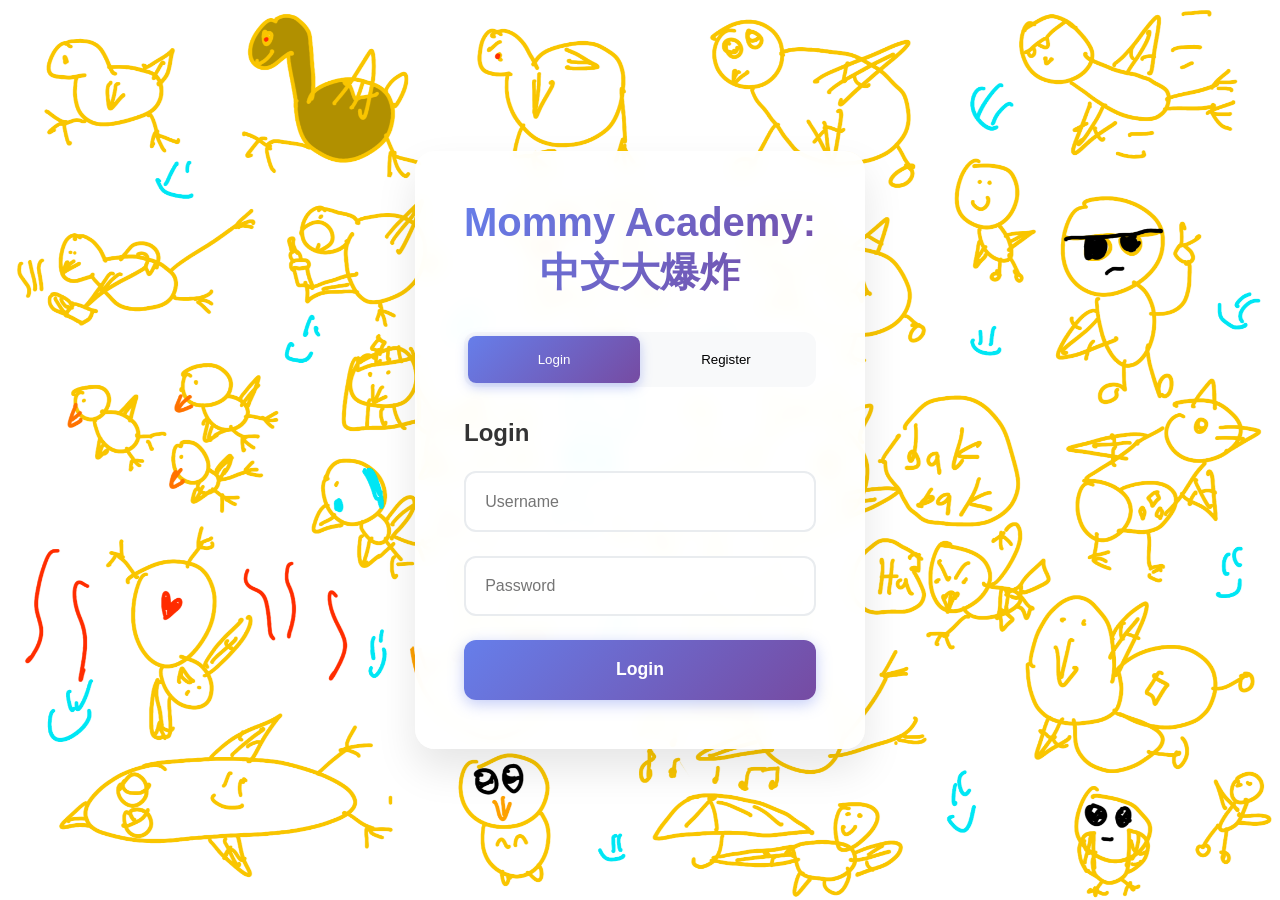
==== index.html @ 6a2755de "v1.2.0. New villains collection launched" ====
<!DOCTYPE html>
<html lang="en">
<head>
    <meta charset="UTF-8">
    <meta name="viewport" content="width=device-width, initial-scale=1.0, maximum-scale=1.0, user-scalable=no">
    <title>Mommy Academy: 中文大爆炸</title>
    <link rel="stylesheet" href="https://unpkg.com/js-year-calendar@latest/dist/js-year-calendar.min.css">
    <link rel="stylesheet" href="styles.css">
</head>
<body>
    <!-- Login/Register Screen -->
    <div id="auth-screen" class="screen">
        <div class="auth-container">
            <h1>Mommy Academy: 中文大爆炸</h1>
            <div class="auth-tabs">
                <button id="login-tab" class="tab-button active">Login</button>
                <button id="register-tab" class="tab-button">Register</button>
            </div>
            <div id="login-form" class="auth-form">
                <h2>Login</h2>
                <input type="text" id="login-username" placeholder="Username" required>
                <input type="password" id="login-password" placeholder="Password" required>
                <button id="login-btn">Login</button>
            </div>
            <div id="register-form" class="auth-form hidden">
                <h2>Create Account</h2>
                <input type="text" id="register-username" placeholder="Username" required>
                <input type="password" id="register-password" placeholder="Password" required>
                <input type="password" id="register-confirm" placeholder="Confirm Password" required>
                <button id="register-btn">Create Account</button>
            </div>
        </div>
    </div>

    <!-- Main Dashboard -->
    <div id="dashboard-screen" class="screen hidden">
        <div class="header">
            <h1>Mommy Academy: 中文大爆炸</h1>
            <div class="user-info">
                <span id="username-display"></span> 🌟 <span id="level-display">1</span>
                <button id="collections-btn">Collections</button>
                <button id="developer-mode-btn">Developer Mode</button>
                <button id="logout-btn">Logout</button>
            </div>
        </div>
        <div class="dashboard-grid">
            <div class="activity-card active" id="word-review-card">
                <h3>單字閱讀</h3>
                <p>Practice recognizing Chinese characters</p>
            </div>
            <div class="activity-card active" id="word-writing-card">
                <h3>單字書寫</h3>
                <p>Listen and practice writing words</p>
            </div>
            <div class="activity-card active" id="sentence-writing-card">
                <h3>造句練習</h3>
                <p>Practice forming sentences with key words</p>
            </div>
            <div class="activity-card active" id="mini-game-card">
                <h3>小遊戲天地</h3>
                <p>Interactive games with words</p>
            </div>
            <div class="activity-card disabled">
                <h3>Coming Soon</h3>
                <p>Activity 5</p>
            </div>
            <div class="activity-card progress-card" id="progress-card">
                <h3>升級進度</h3>
                <div class="progress-bar">
                    <div class="progress-fill" id="progress-fill"></div>
                </div>
                <p id="progress-text">0%</p>
            </div>
        </div>
    </div>

    <!-- Word Review Activity -->
    <div id="word-review-screen" class="screen hidden">
        <div class="header page-header">
            <button id="back-to-dashboard">← Back</button>
            <h2>Word Review</h2>
            <div class="header-right score-display">
                Score: <span id="current-score">0</span>/20
            </div>
        </div>
        <div class="word-display">
            <div class="word-card">
                <div class="chinese-word" id="chinese-word">準備中...</div>
                <button id="review-audio-btn" class="replay-audio-btn">🔊</button>
            </div>
            <div class="action-buttons">
                <button id="cross-btn" class="action-btn cross">✗</button>
                <button id="check-btn" class="action-btn check">✓</button>
            </div>
            <div class="progress-info" id="word-counter">
                0/20
            </div>
        </div>
    </div>

    <!-- Word Writing Activity Screen -->
    <div id="word-writing-screen" class="screen hidden">
        <div class="header page-header">
            <button id="back-from-writing">← Back</button>
            <h2>Word Writing</h2>
            <div class="header-right score-display">
                Score: <span id="writing-current-score">0</span>/<span id="writing-total-score">0</span>
            </div>
        </div>
        <div class="word-display">
            <div class="word-card">
                <div class="chinese-word" id="writing-chinese-word">???</div>
                <button id="replay-audio-btn" class="replay-audio-btn">🔊</button>
            </div>
            <div class="writing-controls">
                <button id="show-answer-btn" class="show-answer-btn">Show Answer</button>
            </div>
            <div class="action-buttons">
                <button id="writing-cross-btn" class="action-btn cross">✗</button>
                <button id="writing-check-btn" class="action-btn check">✓</button>
            </div>
            <div class="progress-info" id="writing-word-counter">
                0/10
            </div>
        </div>
    </div>

    <!-- Sentence Writing Activity Screen -->
    <div id="sentence-writing-screen" class="screen hidden">
        <div class="header page-header">
            <button id="back-from-sentence">← Back</button>
            <h2>Sentence Writing</h2>
            <div class="header-right"></div>
        </div>
        <div class="sentence-writing-container">
            <div class="sentence-instructions">
                <p>Use the following words to practice forming sentences. When you're done, mark this activity as complete.</p>
                <p>You can click on the words to help you keep track of which words have been used.</p>
            </div>
            <div class="sentence-word-grid" id="sentence-word-grid"></div>
            <div class="action-buttons">
                <button id="sentence-cross-btn" class="action-btn cross">✗</button>
                <button id="sentence-check-btn" class="action-btn check">✓</button>
            </div>
        </div>
    </div>

    <!-- Mini Game Center Screen -->
    <div id="mini-game-screen" class="screen hidden">
        <div class="header page-header">
            <button id="back-from-mini-games">← Back</button>
            <h2>Mini Game Center</h2>
            <div class="header-right">
                 <!-- Exchange ticket display removed from here -->
            </div>
        </div>
        <div class="mini-games-container">
            <div class="mini-games-grid" id="mini-games-grid">
                <!-- Games will be populated by JavaScript -->
            </div>
        </div>
    </div>

    <!-- Individual Game Screen -->
    <div id="game-play-screen" class="screen hidden">
        <div class="header page-header">
            <button id="back-from-game">← Back</button>
            <h2 id="game-title">Game</h2>
            <div class="header-right">
                <!-- Game score display removed from here -->
            </div>
        </div>
        <div class="game-container">
            <div id="game-content">
                <!-- Dynamic game content will be inserted here -->
            </div>
            <div class="game-controls">
                <button id="check-game-btn" class="game-action-btn">Check Answer</button>
                <button id="reset-game-btn" class="game-action-btn secondary">Reset</button>
            </div>
        </div>
    </div>

    <!-- Progress Detail Screen -->
    <div id="progress-screen" class="screen hidden">
        <div class="header page-header">
            <button id="back-from-progress">← Back</button>
            <h2>Level Progress</h2>
            <div class="header-right"></div>
        </div>
        <div class="progress-details">
            <!-- Reordered sections -->
            <div class="word-progress" id="word-review-progress"></div>
            <div class="word-progress" id="word-writing-progress"></div>
            <div class="word-progress" id="sentence-writing-progress"></div>
            <div class="word-progress" id="activity-log-container">
                <h4>Activity Log</h4>
                <div id="activity-calendar"></div>
            </div>
        </div>
    </div>

    <!-- Developer Mode -->
    <div id="developer-screen" class="screen hidden">
        <div class="header">
            <button id="back-from-dev">← Back</button>
            <h2>Developer Mode</h2>
            <div class="dev-actions">
                <span class="version-info" id="app-version-display"></span>
            </div>
        </div>
        <div class="developer-content">
            <div class="backup-section">
                <h3>Data Management</h3>
                <p>💡 Use backup to save your progress to a file. Use restore to load progress from a backup file.</p>
                <div class="data-actions">
                    <button id="backup-btn" class="dev-btn">💾 Backup Data</button>
                    <button id="restore-btn" class="dev-btn">📂 Restore Data</button>
                </div>
            </div>
            <div class="wordlist-section">
                <h3>Word List Management</h3>
                <p>Download the current word list as a JSON file, edit it, and upload it to apply changes. You can also reset all levels to the default word lists.</p>
                <div class="wordlist-actions">
                    <button id="download-wordlist-btn" class="dev-btn">📥 Download Word List</button>
                    <button id="upload-wordlist-btn" class="dev-btn">📤 Upload Word List</button>
                    <button id="reset-wordlist-btn" class="reset-btn">🔄 Reset to Default</button>
                </div>
            </div>
            <div class="reset-section">
                <h3>Reset Level</h3>
                <div class="reset-controls">
                    <div class="reset-info">
                        <p>Current Level: <strong id="current-level-display">1</strong></p>
                        <p>⚠️ This will reset your level and clear all word progress. This action cannot be undone!</p>
                    </div>
                    <div class="reset-input">
                        <label for="reset-level-select">Reset to Level:</label>
                        <select id="reset-level-select">
                            <!-- Options are now generated dynamically by script.js -->
                        </select>
                        <button id="reset-level-btn" class="reset-btn">Reset Level</button>
                    </div>
                </div>
            </div>
            <div class="minigame-reset-section">
                <h3>Mini-Game Reset</h3>
                <div class="minigame-reset-info">
                    <p>💡 Use this to completely reset all mini-game data and force reload from minigame.json file.</p>
                    <p>⚠️ This will clear all mini-game progress, cached content, and regenerate games. This action cannot be undone!</p>
                </div>
                <div class="minigame-reset-actions">
                    <button id="reset-minigames-btn" class="reset-btn">Reset Mini Games</button>
                </div>
            </div>
        </div>
    </div>

    <!-- Collections History Screen -->
    <div id="collections-history-screen" class="screen hidden">
        <div class="header page-header">
            <button id="back-from-collections-history">← Back</button>
            <h2>Collection Book</h2>
            <div class="header-right"></div>
        </div>
        <div class="collections-history-container">
            <div class="collection-archive-grid-container">
                <h3>Greek Gods Collection</h3>
                <p class="collection-subtitle archived">Event: Sep 14 ~ Oct 15 2025 (Ended)</p>
                <div class="collection-grid" id="greek-collection-grid"></div>
            </div>
        </div>
    </div>

    <!-- Collections Screen -->
    <div id="collections-screen" class="screen hidden">
        <div class="header page-header">
            <button id="back-from-collections">← Back</button>
            <h2>Collections</h2>
            <div class="header-right">
                <div class="currency-display">
                    <div class="diamond-display">
                        <span class="diamond-icon">💎</span>
                        <span id="diamond-count">0</span>
                    </div>
                    <button id="exchange-ticket-wrapper" class="header-icon-btn" type="button" title="Enter Exchange Mode">
                        <span class="ticket-icon">🎟️</span>
                        <span id="exchange-ticket-count-collections">0</span>
                    </button>
                    <button id="collections-history-btn" class="header-icon-btn" title="Collection Book">🗃️</button>
                </div>
            </div>
        </div>
        <div class="gacha-container">
            <!-- Gacha Controls -->
            <div class="gacha-controls">
                <button id="draw-gacha-btn" class="gacha-draw-btn">Draw (1💎)</button>
                <div class="gacha-draw-wrapper">
                    <button id="draw-ten-gacha-btn" class="gacha-draw-btn multi-draw">Draw 10 (10💎)</button>
                    <div class="tooltip-icon">?
                        <span class="tooltip-text" id="gacha-tooltip-text"></span>
                    </div>
                </div>
            </div>
            <!-- Exchange UI -->
            <div id="exchange-ui" class="exchange-ui-container hidden">
                <div class="exchange-status">
                    <h2>Exchange Mode</h2>
                    <p>Select items below to trade for points. Then, use the points to get a new item from a chosen rarity.<br>You can trade multiple times. But once you exits this page, you won't be able to re-enter.</p>
                    <div class="exchange-points-display">
                        Your Points: <strong id="exchange-total-points">0</strong>
                    </div>
                </div>
                <div id="exchange-buy-options" class="exchange-buy-options">
                    <!-- JS will populate buttons here -->
                </div>
            </div>
            <div class="collection-grid-container">
                <h3>Disney Villains Collection</h3>
                <p class="collection-subtitle">Event: Oct 16 ~ Nov 16 2025</p>
                <div class="collection-grid" id="collection-grid"></div>
            </div>
        </div>
    </div>

    <!-- Gacha Modals -->
    <div id="gacha-result-modal" class="modal-overlay hidden">
        <div class="modal-content">
            <div id="gacha-result-content"> <!-- This is the new wrapper -->
                <h2 id="gacha-result-rarity"></h2>
                <img id="gacha-result-image" src="" alt="Gacha Result">
                <h3 id="gacha-result-name"></h3>
            </div>
            <button id="close-gacha-modal-btn">Awesome!</button>
        </div>
    </div>
    <div id="gacha-multi-result-modal" class="modal-overlay hidden">
        <div class="modal-content multi-result-modal">
            <h2>Your 10 Draws!</h2>
            <div id="multi-result-grid" class="multi-result-grid"></div>
            <button id="close-multi-gacha-modal-btn">Awesome!</button>
        </div>
    </div>

    <!-- Calendar Tooltip -->
    <div id="calendar-tooltip" class="hidden"></div>

    <!-- File Inputs -->
    <input type="file" id="import-file" accept=".json" style="display: none;">
    <input type="file" id="import-wordlist-file" accept=".json" style="display: none;">
    <script src="https://unpkg.com/js-year-calendar@latest/dist/js-year-calendar.min.js"></script>
    <script src="script.js"></script>

    <!-- Script for dynamic header height -->
    <script>
        function updateHeaderHeight() {
            const visibleScreen = document.querySelector('.screen:not(.hidden)');
            if (!visibleScreen) return;

            const header = visibleScreen.querySelector('.header');
            const historyContainer = visibleScreen.querySelector('.collections-history-container');
            let headerHeight = 0;

            if (header) {
            headerHeight = header.offsetHeight;
            document.documentElement.style.setProperty('--header-height', `${headerHeight}px`);
            }

            // --- JAVASCRIPT FIX FOR IPAD ---
            if (historyContainer) {
                const viewportHeight = window.innerHeight;
                const containerHeight = viewportHeight - headerHeight;

                // Apply the calculated height directly to the container's style
                historyContainer.style.minHeight = `${containerHeight}px`;
                historyContainer.style.backgroundSize = `100vw ${containerHeight}px`;
            }
        }

        // Run on initial load and when a screen's visibility changes
        document.addEventListener('DOMContentLoaded', () => {
            updateHeaderHeight();

            const screens = document.querySelectorAll('.screen');
            const observer = new MutationObserver(() => {
                // A short delay ensures the layout is complete before measuring
                setTimeout(updateHeaderHeight, 50);
            });

            screens.forEach(screen => {
                observer.observe(screen, { attributes: true, attributeFilter: ['class'] });
            });
        });

        // Also run when the window is resized
        window.addEventListener('resize', updateHeaderHeight);
    </script>
</body>
</html>
---- styles.css ----
:root {
  --header-height: 86px; /* Default height, will be updated by JS */
}

* {
    margin: 0;
    padding: 0;
    box-sizing: border-box;
}

body {
    font-family: -apple-system, BlinkMacSystemFont, 'Segoe UI', Roboto, 'Helvetica Neue', sans-serif;
    background-color: #f0f2f5;
    min-height: 100vh;
    color: #333;
}

body::before {
    content: '';
    position: fixed;
    top: 0;
    left: 0;
    width: 100%;
    height: 100%;
    background-image: url('background.png');
    background-size: cover;
    background-position: center center;
    background-repeat: no-repeat;
    z-index: -1;
}

body.no-scroll {
    overflow: hidden;
}

.screen {
    min-height: 100vh;
    display: flex;
    flex-direction: column;
}

.hidden {
    display: none !important;
}

/* Auth Screen */
.auth-container {
    max-width: 450px;
    margin: auto;
    background: rgba(255, 255, 255, 0.95);
    backdrop-filter: blur(10px);
    padding: 3rem;
    border-radius: 20px;
    box-shadow: 0 20px 40px rgba(0,0,0,0.1);
    border: 1px solid rgba(255,255,255,0.2);
}

.auth-container h1 {
    text-align: center;
    margin-bottom: 2rem;
    background: linear-gradient(135deg, #667eea 0%, #764ba2 100%);
    -webkit-background-clip: text;
    -webkit-text-fill-color: transparent;
    font-size: 2.5rem;
    font-weight: bold;
}

.auth-tabs {
    display: flex;
    margin-bottom: 2rem;
    background: #f8f9fa;
    border-radius: 12px;
    padding: 4px;
}

.tab-button {
    flex: 1;
    padding: 1rem;
    border: none;
    background: transparent;
    cursor: pointer;
    transition: all 0.3s ease;
    border-radius: 8px;
    font-weight: 500;
}

.tab-button.active {
    background: linear-gradient(135deg, #667eea 0%, #764ba2 100%);
    color: white;
    box-shadow: 0 4px 12px rgba(102, 126, 234, 0.4);
}

.auth-form {
    display: flex;
    flex-direction: column;
    gap: 1.5rem;
}

.auth-form input {
    padding: 1.2rem;
    border: 2px solid #e9ecef;
    border-radius: 12px;
    font-size: 1rem;
    transition: all 0.3s ease;
    background: rgba(255,255,255,0.8);
}

.auth-form input:focus {
    outline: none;
    border-color: #667eea;
    box-shadow: 0 0 0 3px rgba(102, 126, 234, 0.1);
}

.auth-form button {
    padding: 1.2rem;
    background: linear-gradient(135deg, #667eea 0%, #764ba2 100%);
    color: white;
    border: none;
    border-radius: 12px;
    font-size: 1.1rem;
    font-weight: 600;
    cursor: pointer;
    transition: all 0.3s ease;
    box-shadow: 0 4px 15px rgba(102, 126, 234, 0.4);
}

.auth-form button:hover {
    transform: translateY(-2px);
    box-shadow: 0 6px 20px rgba(102, 126, 234, 0.6);
}

/* Header */
.header {
    background: rgba(255,255,255,0.75);
    backdrop-filter: blur(10px);
    padding: 1.5rem 2rem;
    display: flex;
    justify-content: space-between;
    align-items: center;
    color: #333;
    border-bottom: 1px solid rgba(0,0,0,0.1);
}

.header.page-header {
    display: grid;
    grid-template-columns: 1fr auto 1fr;
    align-items: center;
}

.header.page-header > button {
    justify-self: start;
}

.header.page-header h2 {
    text-align: center;
    grid-column: 2;
}

.header .header-right {
    grid-column: 3;
    display: flex;
    justify-content: flex-end;
    align-items: center;
    justify-self: end;
}

.header h1, .header h2 {
    font-weight: 300;
    letter-spacing: 1px;
}

.header.page-header button {
    /* Remove all the custom styling - let it inherit from .user-info button */
    padding: 0.7rem 1.5rem;
    background: rgba(0,0,0,0.05);
    color: #333;
    border: 1px solid rgba(0,0,0,0.1);
    border-radius: 25px;
    cursor: pointer;
    transition: all 0.3s ease;
    font-weight: 500;
}

.header.page-header button:hover {
    background: rgba(0,0,0,0.1);
    transform: translateY(-1px);
}

.user-info {
    display: flex;
    align-items: center;
    gap: 1rem;
}

.user-info button,
.header.page-header button,
.header button, /* Add this selector for developer mode */
.dev-btn {
    padding: 0.7rem 1.5rem;
    background: rgba(0,0,0,0.05);
    color: #333;
    border: 1px solid rgba(0,0,0,0.1);
    border-radius: 25px;
    cursor: pointer;
    transition: all 0.3s ease;
    font-weight: 500;
}

.user-info button:hover,
.header.page-header button:hover,
.header button:hover, /* Add this selector for developer mode hover */
.dev-btn:hover {
    background: rgba(0,0,0,0.1);
    transform: translateY(-1px);
}

/* Dashboard Grid */
.dashboard-grid {
    display: grid;
    grid-template-columns: repeat(3, 1fr);
    gap: 2.5rem;
    padding: 2rem; /* Reduced padding */
    max-width: 1400px;
    margin: 0 auto;
    flex: 1;
}

.activity-card {
    background: rgba(255,255,255,0.95);
    backdrop-filter: blur(10px);
    padding: 2.5rem;
    border-radius: 20px;
    box-shadow: 0 10px 30px rgba(0,0,0,0.1);
    text-align: center;
    transition: all 0.4s cubic-bezier(0.175, 0.885, 0.32, 1.275);
    min-height: 220px;
    display: flex;
    flex-direction: column;
    justify-content: center;
    border: 1px solid rgba(255,255,255,0.2);
    position: relative;
    overflow: hidden;
}

.activity-card.active {
    cursor: pointer;
}

.activity-card::before {
    content: '';
    position: absolute;
    top: 0;
    left: -100%;
    width: 100%;
    height: 100%;
    background: linear-gradient(90deg, transparent, rgba(255,255,255,0.4), transparent);
    transition: left 0.5s;
}

.activity-card.active:hover {
    transform: translateY(-10px) scale(1.02);
    box-shadow: 0 20px 40px rgba(102, 126, 234, 0.3);
}

.activity-card.active:hover::before {
    left: 100%;
}

.activity-card.disabled {
    opacity: 0.6;
    cursor: not-allowed;
    background: rgba(200, 200, 200, 0.3);
}

.activity-card h3 {
    font-size: 1.5rem;
    margin-bottom: 1rem;
    background: linear-gradient(135deg, #667eea 0%, #764ba2 100%);
    -webkit-background-clip: text;
    -webkit-text-fill-color: transparent;
    font-weight: 600;
}

.progress-card {
    background: linear-gradient(135deg, #667eea 0%, #764ba2 100%);
    color: white;
    box-shadow: 0 10px 30px rgba(102, 126, 234, 0.4);
    cursor: pointer;
}

.progress-card h3 {
    color: white;
    -webkit-text-fill-color: white;
}

.progress-bar {
    width: 100%;
    height: 25px;
    background: rgba(255,255,255,0.3);
    border-radius: 15px;
    margin: 1.5rem 0;
    overflow: hidden;
    position: relative;
}

.progress-fill {
    height: 100%;
    background: linear-gradient(90deg, #fff, #f8f9fa);
    border-radius: 15px;
    transition: width 0.8s cubic-bezier(0.25, 0.46, 0.45, 0.94);
    box-shadow: 0 2px 10px rgba(0,0,0,0.1);
}

/* Error Screen Styles */
.error-container {
    display: flex;
    justify-content: center;
    align-items: center;
    min-height: 100vh;
    padding: 2rem;
    background: rgba(231, 76, 60, 0.1);
}

.error-content {
    background: white;
    padding: 3rem;
    border-radius: 20px;
    box-shadow: 0 20px 40px rgba(231, 76, 60, 0.2);
    text-align: center;
    max-width: 500px;
    border: 2px solid #e74c3c;
}

.error-content h1 {
    color: #e74c3c;
    margin-bottom: 1rem;
    font-size: 2rem;
}

.error-content p {
    color: #333;
    margin-bottom: 2rem;
    font-size: 1.1rem;
    line-height: 1.5;
}

.error-reload-btn {
    padding: 1rem 2rem;
    background: #e74c3c;
    color: white;
    border: none;
    border-radius: 10px;
    font-size: 1.1rem;
    font-weight: 600;
    cursor: pointer;
    transition: all 0.3s ease;
}

.error-reload-btn:hover {
    background: #c0392b;
    transform: translateY(-2px);
    box-shadow: 0 4px 15px rgba(231, 76, 60, 0.4);
}

/* Word Review & Writing Screens */
.word-display {
    flex: 1;
    display: flex;
    flex-direction: column;
    justify-content: center;
    align-items: center;
    padding: 2rem;
    touch-action: manipulation; /* Prevent zoom on double-tap */
}

.word-card {
    background: rgba(255,255,255,0.95);
    backdrop-filter: blur(15px);
    padding: 4rem;
    border-radius: 25px;
    box-shadow: 0 20px 50px rgba(0,0,0,0.1);
    margin-bottom: 4rem;
    border: 1px solid rgba(255,255,255,0.3);
    animation: wordSlideIn 0.5s ease-out;
    position: relative;
}

.replay-audio-btn {
    position: absolute;
    bottom: 15px;
    right: 15px;
    background: #6c757d;
    color: white;
    border: none;
    width: 50px;
    height: 50px;
    border-radius: 50%;
    font-size: 1.5rem;
    cursor: pointer;
    transition: all 0.3s ease;
}

.replay-audio-btn:hover {
    background: #495057;
    transform: scale(1.1);
}

@keyframes wordSlideIn {
    from {
        opacity: 0;
        transform: translateY(20px);
    }
    to {
        opacity: 1;
        transform: translateY(0);
    }
}

.chinese-word {
    font-size: 5rem;
    font-weight: bold;
    text-align: center;
    background: linear-gradient(135deg, #667eea 0%, #764ba2 100%);
    -webkit-background-clip: text;
    -webkit-text-fill-color: transparent;
    min-width: 200px;
    font-family: serif;
}

.chinese-word.answer-hidden {
    color: #e9ecef;
}

.writing-controls {
    margin-bottom: 2rem;
}

.show-answer-btn {
    padding: 0.8rem 1.5rem;
    background: #6c757d;
    color: white;
    border: none;
    border-radius: 8px;
    font-size: 1rem;
    font-weight: 500;
    cursor: pointer;
    transition: background-color 0.3s;
}

.show-answer-btn:hover {
    background: #495057;
}

.action-buttons {
    display: flex;
    gap: 3rem;
    margin-bottom: 2rem;

    /* Prevent zoom on double-tap */
    touch-action: manipulation;
}

.action-btn {
    width: 100px;
    height: 100px;
    border-radius: 50%;
    border: none;
    font-size: 3rem;
    cursor: pointer;
    transition: all 0.3s cubic-bezier(0.175, 0.885, 0.32, 1.275);
    color: white;
    font-weight: bold;
    box-shadow: 0 8px 25px rgba(0,0,0,0.2);
    position: relative;
    overflow: hidden;
}

.action-btn::before {
    content: '';
    position: absolute;
    top: 50%;
    left: 50%;
    transform: translate(-50%, -50%);
    width: 0;
    height: 0;
    border-radius: 50%;
    background: rgba(255,255,255,0.3);
    transition: all 0.3s;
}

.action-btn:hover::before {
    width: 100px;
    height: 100px;
}

.action-btn.cross {
    background: linear-gradient(135deg, #e74c3c, #c0392b);
}

.action-btn.check {
    background: linear-gradient(135deg, #27ae60, #229954);
}

.action-btn:hover {
    transform: scale(1.1);
    box-shadow: 0 12px 35px rgba(0,0,0,0.3);
}

.action-btn:active {
    transform: scale(0.95);
}

.score-display, .progress-info {
    color: #555;
    font-size: 1.3rem;
    font-weight: 600;
    text-shadow: 0 1px 3px rgba(0,0,0,0.1);
}

/* Sentence Writing Screen */
.sentence-writing-container {
    padding: 1rem;
    max-width: 1000px;
    margin: 0 auto;
    text-align: center;
}

.sentence-instructions {
    background: transparent !important;
    padding: 1rem;
    margin-bottom: 1rem;
    box-shadow: none !important;
    border: none !important;
}

.sentence-instructions p {
    font-size: 1.1rem;
    color: rgb(52, 51, 51);
    margin: 0;
    margin-bottom: 0rem;
}

.sentence-word-grid {
    display: grid;
    grid-template-columns: repeat(auto-fill, minmax(150px, 1fr));
    gap: 1rem;
    background: #fff; /* WHITE background restored */
    padding: 2rem;
    border-radius: 15px;
    margin-bottom: 2rem;
    box-shadow: 0 5px 20px rgba(0,0,0,0.05); /* Shadow restored */
}

.sentence-word-item {
    background: #f8f9fa; /* WHITE background restored */
    padding: 0.8rem;
    border-radius: 8px;
    border: 1px solid #e9ecef; /* Border restored */
    font-size: 1.3rem;
    font-weight: 350;
    cursor: pointer; /* Make it look clickable */
    transition: all 0.3s ease; /* Smooth transition */
    user-select: none; /* Prevent text selection */
}

.sentence-word-item:hover {
    background: #e9ecef;
    transform: scale(1.02);
    border-color: #adb5bd;
}

/* Grey state for used/tracked words */
.sentence-word-item.used-tracker {
    background: #6c757d !important;
    color: white !important;
    border-color: #ced4da !important;
    opacity: 0.7;
    text-decoration: line-through;
}

.sentence-word-item.used-tracker:hover {
    background: #6c757d !important;
    opacity: 0.8;
}

.sentence-word-item {
    transition: all 0.3s cubic-bezier(0.4, 0, 0.2, 1);
}

.completion-status-text {
    font-weight: 500;
    color: #555;
}
.sentence-writing-container .action-buttons {
    justify-content: center;
}

/* Mini Game Center Styles */
.mini-games-container {
    padding: 2rem;
    max-width: 1200px;
    margin: 0 auto;
}

.mini-games-grid {
    display: grid;
    grid-template-columns: repeat(4, 1fr); /* 4 columns */
    gap: 1.5rem;
}

.mini-game-card {
    background-color: rgba(255,255,255,0.95);
    backdrop-filter: blur(10px);
    border-radius: 15px;
    box-shadow: 0 8px 25px rgba(0,0,0,0.1);
    text-align: center;
    cursor: pointer;
    transition: all 0.3s ease;
    border: 2px solid transparent;
    position: relative;
    background-size: cover;
    background-position: center;
    color: white;
    aspect-ratio: 1 / 1; /* This makes the card a perfect square */
    min-height: 250px;
    display: flex; /* Use flexbox to center content */
    justify-content: center;
    align-items: center;
    padding: 1rem;
/*    align-items: center-start;
    padding: 1rem 2rem 2rem 2rem; */
}

.mini-game-card::before {
    content: '';
    position: absolute;
    top: 0; left: 0; right: 0; bottom: 0;
    /*background-color: rgba(0, 0, 0, 0.4);*/
    border-radius: 15px;
    z-index: 1;
    transition: background-color 0.3s ease;
}

/* Wrapper to ensure content is above the overlay */
.mini-game-content-wrapper {
    position: relative;
    z-index: 2;
}

.mini-game-card:hover {
    transform: translateY(-5px);
    box-shadow: 0 12px 30px rgba(102, 126, 234, 0.2);
}

.mini-game-card.completed {
    border-color: #27ae60;
}

.mini-game-card.completed::before {
    background-color: rgba(0, 0, 0, 0.3);
}

.mini-game-card.completed:hover::before {
    background-color: rgba(0, 0, 0, 0.1);
}

.mini-game-card.completed::after {
    content: '✓';
    position: absolute;
    top: 10px;
    right: 10px;
    background: #27ae60;
    color: white;
    width: 24px;
    height: 24px;
    border-radius: 50%;
    display: flex;
    align-items: center;
    justify-content: center;
    font-weight: bold;
    font-size: 14px;
    z-index: 3; /* Add this to place it above the overlay (which has z-index: 1) */
    box-shadow: 0 2px 8px rgba(0,0,0,0.3); /* Optional: add shadow for even more visibility */
}

.mini-game-card h4 {
    margin-bottom: 0;
    color: #fff; /* Ensure text is white */
    font-size: 1.2rem;

    /* Enhanced text visibility techniques */
    text-shadow: 2px 2px 8px rgba(0,0,0,0.7),
                 0 0 16px rgba(0,0,0,0.5),
                 0 0 3px rgba(0,0,0,0.9); /* Multiple shadows for strong outline effect */
}

.game-theme-display {
    margin: 0.25rem 0 0 0;
    padding: 0.2rem 0.5rem;
    font-size: 0.9rem;
    font-weight: 500;
    color: #eee;
    display: inline-block;
    text-shadow: 2px 2px 8px rgba(0,0,0,0.8),
                 0 0 16px rgba(0,0,0,0.6),
                 0 0 3px rgba(0,0,0,0.9); /* Multiple shadows for strong outline effect */
}

/* Game Play Screen */
.game-container {
    padding: 2rem;
    max-width: 1150px;
    min-width: 800px;
    margin: 0 auto;
}

#game-content {
    min-height: 400px;
    margin-bottom: 2rem;
}

.sentence-display h3 {
    font-weight: normal;
    line-height: 2.2;
    white-space: pre-line;
    text-align: center;
}

.sentence-display .drop-zone {
    font-weight: normal;
}

.game-controls {
    display: flex;
    justify-content: center;
    gap: 1rem;
}

.game-action-btn {
    padding: 1rem 2rem;
    border: none;
    border-radius: 10px;
    font-size: 1.1rem;
    font-weight: 600;
    cursor: pointer;
    transition: all 0.3s ease;
    background: linear-gradient(135deg, #667eea 0%, #764ba2 100%);
    color: white;
    box-shadow: 0 4px 15px rgba(102, 126, 234, 0.4);
}

.game-action-btn:hover {
    transform: translateY(-2px);
    box-shadow: 0 6px 20px rgba(102, 126, 234, 0.6);
}

.game-action-btn.secondary {
    background: #6c757d;
    box-shadow: 0 4px 15px rgba(108, 117, 125, 0.4);
}

.game-action-btn.secondary:hover {
    background: #545b62;
    box-shadow: 0 6px 20px rgba(108, 117, 125, 0.6);
}

.game-action-btn:active {
    transform: translateY(0) scale(0.95); /* Shrink when clicked */
    transition: all 0.1s ease; /* Faster transition for immediate feedback */
}

.game-action-btn.secondary:active {
    transform: translateY(0) scale(0.95); /* Override hover transform when clicked */
}

/* Pairing Game Styles */
.pairing-game {
    text-align: center;
}

.game-info {
    margin-bottom: 2rem;
    text-align: center;
}

.game-info h3 {
    color: #333;
    margin-bottom: 0.5rem;
}

.game-info p {
    color: #666;
    font-style: italic;
}

.pairing-grid {
    display: grid;
    gap: 1rem;
    max-width: 600px;
    margin: 0 auto;
    padding: 1rem;
}

.pairing-word {
    background: #f8f9fa;
    border: 2px solid #dee2e6;
    border-radius: 8px;
    padding: 1rem;
    cursor: pointer;
    transition: all 0.3s ease;
    font-size: 1.1rem;
    font-weight: 500;
    min-height: 60px;
    display: flex;
    align-items: center;
    justify-content: center;
    user-select: none;
}

.pairing-word:hover {
    background: #e9ecef;
    transform: translateY(-2px);
    box-shadow: 0 4px 12px rgba(0,0,0,0.1);
}

.pairing-word.selected {
    background: #667eea;
    color: white;
    border-color: #5a6fd8;
    transform: translateY(-2px) scale(1.05);
    box-shadow: 0 6px 16px rgba(102, 126, 234, 0.4);
}

.pairing-word.found {
    background: #28a745;
    color: white;
    border-color: #228e3b;
    cursor: default;
    transform: none;
}

.pairing-word.found:hover {
    background: #28a745;
    transform: none;
}

.pairing-word.wrong {
    background: #dc3545;
    color: white;
    border-color: #c82333;
    animation: shake 0.5s ease-in-out;
}

@keyframes shake {
    0%, 100% { transform: translateX(0); }
    25% { transform: translateX(-5px); }
    75% { transform: translateX(5px); }
}

/* Native HTML5 Drag and Drop Styles */
.draggable {
    cursor: grab;
    padding: 0.2rem 0.5rem;
    line-height: 1.5; /* This creates the extra space we need to fix */
    margin: 0.25rem;
    background: #f8f9fa;
    border: 1px solid #dee2e6;
    border-radius: 6px;
    display: inline-block;
    transition: all 0.1s ease;
    min-width: 60px;
    min-height: 32px;
    text-align: center;
    font-weight: 500;
    user-select: none;
    -webkit-user-select: none;
    -webkit-touch-callout: none;
}

.drop-zone,
.sentence-drop-zone {
    min-width: 80px;
    min-height: 40px;
    border: 2px dashed #dee2e6;
    border-radius: 6px;
    padding: 0.2rem 0.5rem;
    margin: 0 0.2rem;
    background: #f8f9fa;

    /* Use flexbox for perfect centering */
    display: inline-flex;
    align-items: center;
    justify-content: center;
    vertical-align: middle; /* Helps align the flex container with surrounding text */
    transition: all 0.2s ease;
}

.sentence-drop-zone {
    background: white;
}

.group-drop-zone {
    border: 2px dashed #ced4da;
    border-radius: 8px;
    padding: 0.75rem;
    min-height: 80px;
    display: flex;
    flex-wrap: wrap;
    gap: 0.5rem;
    align-content: flex-start;
    transition: all 0.2s ease-in-out;
}

.drop-zone .draggable,
.sentence-drop-zone .draggable {
    /* Make it look like plain text */
    background: transparent !important;
    border: none !important;
    padding: 0 !important;
    margin: 0 !important;
    box-shadow: none !important;
    line-height: 1 !important;
    display: inline !important; /* This is the key fix - force inline display */
    vertical-align: baseline !important;
    height: auto !important; /* Reset height to auto */
    min-height: unset !important; /* Remove any min-height constraints */
}

/* Ensure items in the group zone look normal again */
.group-drop-zone .draggable {
    background: #f8f9fa;
    border: 1px solid #dee2e6;
    padding: 0.2rem 0.5rem;
    margin: 0.25rem;
    line-height: 1.5; /* Restore original line height */
}

.draggable:hover {
    background: #e9ecef;
    transform: scale(1.05);
    border-color: #19426d;
}

.draggable.is-dragging {
    opacity: 0.4;
    cursor: grabbing;
}

#touch-drag-clone {
    position: fixed !important;
    z-index: 9999 !important;
    pointer-events: none !important;
    transition: none !important;
    will-change: transform, left, top;
    user-select: none !important;
    -webkit-user-select: none !important;
    -webkit-touch-callout: none !important;
}

.drop-target {
    border-color: #0e335c !important;
    background: rgba(0, 123, 255, 0.1) !important;
    transform: scale(1.02);
}

.drag-over {
    border-color: #6c757d !important;
    background: rgba(108, 117, 125, 0.1) !important;
}

.draggable.correct {
    background: #d4edda !important;
    border-color: #28a745 !important;
    color: #155724;
}

.draggable.wrong {
    background: #f8d7da !important;
    border-color: #dc3545 !important;
    color: #721c24;
}

.drop-zone.correct,
.sentence-drop-zone.correct {
    border-color: #28a745 !important;
    background-color: #d4edda !important;
}

.drop-zone.wrong,
.sentence-drop-zone.wrong {
    border-color: #dc3545 !important;
    background-color: #f8d7da !important;
}

/* iPad/mobile optimizations */
@media (pointer: coarse) {
    .draggable {
        padding: 0.4rem 0.8rem;
        margin: 0.4rem;
        min-height: 44px;
        font-size: 1rem;
    }

    .drop-zone,
    .sentence-drop-zone {
        min-width: 90px;
        min-height: 44px;
        padding: 0.4rem 0.6rem;
    }

    .group-drop-zone {
        min-height: 100px;
        padding: 1rem;
    }
}
/* END MODIFIED SECTION */

/* Grouping Game Styles */
.grouping-game-container {
    display: grid;
    grid-template-columns: 1fr 2fr;
    gap: 0.25rem;
    padding: 1rem;
}

.word-bank {
    display: flex;
    flex-wrap: wrap;
    gap: 0.5rem;
    align-content: flex-start;
    min-height: 50px;
    padding: 0.5rem;
    border-radius: 8px;
    background-color: rgba(0,0,0,0);
}

.word-bank.drag-over,
.word-bank.drop-target {
    border-color: transparent !important;
    background: rgba(0,0,0,0) !important;
    transform: none !important;
}

.word-bank-container, .grouping-zones-container {
    background: rgba(255,255,255,0.9); /* Increased opacity from 0.8 */
    padding: 1rem;
    border-radius: 12px;
    border: 1px solid #dee2e6;
}

.word-bank-container h4, .grouping-zones-container h4 {
    text-align: center;
    margin-bottom: 1rem;
    color: #333;
    font-size: 1.05rem;
}

#grouping-word-bank {
    display: flex;
    flex-wrap: wrap;
    gap: 0.5rem;
    align-content: flex-start;
    min-height: 300px;
}

.group-category {
    margin-bottom: 1rem;
}

.group-category h5 {
    margin-bottom: 0.5rem;
    padding-left: 0.5rem;
    padding-bottom: 0.5rem;
    font-size: 1.05rem;
}

.group-drop-zone.drag-over {
    border-color: #667eea;
    background: rgba(102, 126, 234, 0.1);
}

.group-drop-zone .draggable.in-zone {
    /* These styles override the transparent ones above */
    background: #f8f9fa !important;
    border: 1px solid #dee2e6 !important;
    padding: 0.2rem 0.5rem !important;
    margin: 0.25rem !important;
    line-height: 1.5 !important; /* Restore line-height for multi-item zones */
}

.grouping-game-container .word-bank-container {
    max-width: 300px;
    padding: 0.5rem;
    margin-right: 0;
}

.grouping-game-container .word-bank {
    max-width: 300px;
    padding: 0.25rem;
}

.grouping-game-container .grouping-zones-container {
    min-width: 700px;
    max-width: 700px;
    margin-left: 0;
}

/* --- Sentence Completion Layout --- */
.sentence-completion-layout {
    display: flex;
    flex-direction: column;
    gap: 2rem;
    padding: 1rem;
    min-width: 900px;
}

.sentence-completion-layout .word-bank-container,
.sentence-completion-layout .grouping-zones-container {
    width: 100%;
}

/* --- Forming Sentences Game Layout --- */
.forming-sentences-layout {
    display: flex;
    flex-direction: column;
    gap: 2rem;
    padding: 1rem;
    min-width: 900px;
}

.sentence-navigation {
    display: flex;
    justify-content: space-between;
    align-items: center;
    padding: 1rem;
}

.nav-btn {
    padding: 0.5rem 1rem;
    background: #007bff;
    color: white;
    border: none;
    border-radius: 6px;
    cursor: pointer;
    font-weight: 500;
    font-size: 0.9rem;
    transition: all 0.3s ease;
}

.nav-btn:hover:not(:disabled) {
    background: #0056b3;
    transform: translateY(-1px);
}

.nav-btn:disabled {
    background: #6c757d;
    cursor: not-allowed;
    transform: none;
}

.sentence-counter {
    font-weight: 600;
    color: #333;
    font-size: 1.1rem;
    display: flex;
    align-items: center;
    gap: 0.5rem;
}

.completion-check {
    color: #28a745;
    font-size: 1.2rem;
    font-weight: bold;
}

.sentence-drop-area {
    display: flex;
    flex-wrap: wrap;
    gap: 0.5rem;
    justify-content: center;
    min-height: 60px;
    padding: 1rem;
    align-items: center;
    border-radius: 8px;
}

.sentence-drop-zone {
    min-width: 80px;
    min-height: 40px;
    border: 2px dashed #ced4da;
    border-radius: 6px;
    background: white;
    display: flex;
    align-items: center;
    justify-content: center;
    transition: all 0.2s ease;
    position: relative;
}

.sentence-drop-zone.drag-over {
    border-color: #007bff;
    background: rgba(0, 123, 255, 0.1);
}

.sentence-drop-zone.correct {
    border-color: #28a745;
    background-color: #d4edda;
}

.sentence-drop-zone.wrong {
    border-color: #dc3545;
    background-color: #f8d7da;
}

.sentence-drop-zone .draggable {
    margin: 0;
    padding: 0.2rem 0.5rem;
    border: none;
    background: transparent;
    font-weight: 500;
    line-height: 1; /* Add this line to fix the spacing issue */
    display: inline-block; /* Change to inline-block for better control */
    vertical-align: middle; /* Center vertically within the drop zone */
}

/* --- Matching Game Layout --- */
.matching-game-layout {
    display: flex;
    flex-direction: column;
    gap: 2rem;
    padding: 1rem;
    min-width: 900px;
}

.descriptions-container {
    background: rgba(255,255,255,0.9);
    padding: 1rem;
    border-radius: 12px;
    border: 1px solid #dee2e6;
    min-width: 700px;
}

.descriptions-container h4 {
    text-align: center;
    margin-bottom: 1rem;
    color: #333;
    font-size: 1.05rem;
}

.descriptions-grid {
    display: grid;
    grid-template-columns: auto 1fr; /* First column fits content, second takes remaining space */
    gap: 0.5rem 1rem; /* 1rem row gap, 1.5rem column gap */
    align-items: center;
}

.descriptions-grid .drop-zone {
    background: white; /* Give the drop zones a distinct background */
}

.descriptions-grid .drop-zone.correct {
    border-color: #28a745;
    background-color: #d4edda;
}

.descriptions-grid .drop-zone.wrong {
    border-color: #dc3545;
    background-color: #f8d7da;
}

.description-text {
    margin: 0;
    line-height: 1.5;
    color: #333;
    transition: all 0.3s ease; /* Smooth transition for the highlight effect */
}


/* Progress Screen Layout Improvements - 3 Column Layout */
.progress-details {
    padding: 2rem 1.5rem;
    max-width: 1600px;
    margin: 0 auto;
    color: #333;
    display: grid;
    grid-template-columns: 1fr 1fr 1fr;
    gap: 2rem;
    align-items: start;
}

/* Calendar gets full width at the bottom */
#activity-log-container {
/*  grid-column: 1 / 3;  /* Span columns 1-2 (first two columns) */
/*  grid-column: 2 / 4;  /* Span columns 2-3 (last two columns) */
/*  grid-column: 1 / -1; /* Span all three columns */
    grid-column: 2 / 2; /* Span all three columns */
    position: relative;
    background: #ffffff;
    padding: 1.5rem;
    border-radius: 20px;
    margin-bottom: 0;
    box-shadow: 0 10px 30px rgba(0,0,0,0.05);
}

#activity-calendar {
    overflow: visible !important;
}

#activity-log-container h4 {
    text-align: center;
    margin-bottom: 1.5rem;
    font-size: 1.3rem;
    color: #333;
}
/* Corrected styles for js-year-calendar */
.calendar .calendar-header {
    background-color: #667eea;
    color: white;
    border-radius: 10px 10px 0 0;
}
.calendar table.month th.month-title {
    color: #667eea;
}
.calendar table.month th.day-header {
    color: #888;
}
/* Override the library's default event styling with blue square boxes */
.calendar .day[style*="box-shadow"],
.calendar .day.has-event,
.calendar .day[style*="inset"] {
    box-shadow: none !important; /* Remove the library's top border shadow */
    background-color: transparent !important;
}

.calendar .day[style*="box-shadow"] .day-content,
.calendar .day.has-event .day-content,
.calendar .day[style*="inset"] .day-content {
    background-color: #2c8fc9 !important; /* Blue color matching the image */
    color: white !important;
    border: none !important;
    border-radius: 3px !important; /* Slightly rounded corners like in image */
    font-weight: bold !important;
    width: 100% !important;
    height: 100% !important;
    display: flex !important;
    align-items: center !important;
    justify-content: center !important;
    min-height: 28px !important;
    box-sizing: border-box !important;
}

/* Remove any existing green styling */
.calendar .day.has-event .day-content {
    background: #2c8fc9 !important; /* Override your previous green styling */
    box-shadow: 0 2px 4px rgba(44, 143, 201, 0.3) !important; /* Subtle blue shadow */
}

#calendar-tooltip {
    position: fixed !important;
    background: #333 !important;
    color: white !important;
    padding: 10px 15px !important;
    border-radius: 8px !important;
    box-shadow: 0 4px 12px rgba(0,0,0,0.5) !important; /* Stronger shadow */
    z-index: 99999 !important; /* Even higher z-index */
    pointer-events: none !important;
    opacity: 0 !important;
    transition: opacity 0.2s, transform 0.2s !important;
    transform: translateY(10px) !important;
    font-size: 0.9rem !important;
    max-width: 600px !important;   /* A reasonable max width */
    min-width: 180px !important;   /* A good minimum width for short entries */
    white-space: normal !important; /* ALLOW text to wrap */
    text-align: left;             /* Better for multi-line text readability */
    overflow-wrap: break-word;
}

#calendar-tooltip.visible {
    opacity: 1 !important;
    transform: translateY(0) !important;
    display: block !important; /* Force display */
}

#calendar-tooltip ul {
    list-style: none;
    padding: 0;
    margin: 0;
}
#calendar-tooltip li {
    white-space: nowrap;
    padding: 2px 0;
}

.level-info, .word-progress {
    background: #ffffff;
    backdrop-filter: blur(10px);
    padding: 2.5rem;
    border-radius: 20px;
    margin-bottom: 2rem;
    border: 1px solid #e9ecef;
    box-shadow: 0 10px 30px rgba(0,0,0,0.05);
}

.word-progress h4 {
    margin-bottom: 2rem;
    font-size: 1.3rem;
    text-align: center;
    color: #333;
    border-bottom: 2px solid #eee;
    padding-bottom: 1rem;
}

.word-progress {
    background: #ffffff;
    backdrop-filter: blur(10px);
    padding: 2rem; /* Slightly reduced padding for 3-column layout */
    border-radius: 20px;
    margin-bottom: 0;
    border: 1px solid #e9ecef;
    box-shadow: 0 10px 30px rgba(0,0,0,0.05);
    height: fit-content;
}

.listening-word-list {
    margin-top: 1.5rem;
}

.listening-word-list h5 {
    font-size: 1.1rem;
    color: #555;
    margin-bottom: 1rem;
}

/* Optimize the listening word grid for smaller containers */
.listening-word-grid {
    display: grid;
    grid-template-columns: repeat(auto-fill, minmax(100px, 1fr)); /* Smaller min-width for 3-column layout */
    gap: 0.5rem; /* Reduced gap */
}

.listening-word-item {
    padding: 0.4rem 0.6rem; /* Slightly smaller padding */
    background-color: #f8f9fa;
    border: 1px solid #dee2e6;
    border-radius: 6px;
    font-size: 1rem; /* Slightly smaller font */
    text-align: center;
    color: #495057;
    transition: all 0.3s ease;
}

.listening-word-item.completed {
    background-color: #e6f9f0;
    border-color: #2dce89;
    color: #2dce89;
    font-weight: bold;
    text-decoration: line-through;
}

/* Collapsible word lists */
.collapsible-header {
    cursor: pointer;
    display: flex;
    justify-content: space-between;
    align-items: center;
    padding: 0.5rem 0;
    border-bottom: 1px solid #eee;
    transition: all 0.3s ease;
    user-select: none;
}

.collapsible-header:hover {
    color: #667eea;
}

.expand-icon {
    font-size: 0.8rem;
    transition: transform 0.3s ease;
}

.listening-word-list.expanded .expand-icon {
    transform: rotate(180deg);
}

.collapsible-content {
    max-height: 0;
    overflow: hidden;
    transition: max-height 0.3s ease;
}

.listening-word-list.expanded .collapsible-content {
    max-height: 500px;
    margin-top: 1rem;
}

.advancement-status ul {
    display: none;
}

.level-progress-item {
    margin-bottom: 2rem;
    padding: 1.5rem;
    border: 1px solid rgba(0,0,0,0.1);
    border-radius: 15px;
    transition: all 0.3s ease;
}

.level-progress-item.completed {
    background: rgba(39, 174, 96, 0.1);
    border: 1px solid rgba(39, 174, 96, 0.3);
    box-shadow: 0 4px 15px rgba(39, 174, 96, 0.1);
}

.level-header {
    display: flex;
    justify-content: space-between;
    align-items: center;
    margin-bottom: 1rem;
}

.level-header h5 {
    margin: 0;
    font-size: 1.2rem;
    color: #333;
    font-weight: 600;
}

.level-stats {
    font-weight: 600;
    font-size: 1.1rem;
    color: #555;
}

.level-progress-item.completed .level-stats {
    color: #2ecc71;
    text-shadow: 0 0 10px rgba(46, 204, 113, 0.5);
}

.level-progress-bar {
    width: 100%;
    height: 25px;
    background: rgba(0,0,0,0.15);
    border-radius: 15px;
    overflow: hidden;
    position: relative;
    box-shadow: inset 0 2px 5px rgba(0,0,0,0.1);
}

.level-progress-fill {
    height: 100%;
    background: linear-gradient(90deg, #5E72E4 0%, #9065E0 100%);
    border-radius: 15px;
    transition: width 0.8s cubic-bezier(0.25, 0.46, 0.45, 0.94);
    position: relative;
    box-shadow: 0 2px 10px rgba(102, 126, 234, 0.3);
    display: flex;
    justify-content: center;
    align-items: center;
    color: white;
    font-weight: bold;
    font-size: 0.9rem;
    text-shadow: 0 1px 2px rgba(0,0,0,0.3);
}

.level-progress-item.completed .level-progress-fill {
    background: linear-gradient(90deg, #2dce89 0%, #2dcecc 100%);
    box-shadow: 0 2px 15px rgba(45, 206, 137, 0.5);
}

.level-progress-fill::after {
    content: '';
    display: none;
}

.level-percentage {
    display: none;
}

/* Developer Mode */
.dev-actions {
    display: flex;
    gap: 1rem;
    align-items: center;
    min-width: 100px;
}

.version-info {
    font-size: 0.9rem;
    font-weight: 500;
    color: #666;
    white-space: nowrap;
    order: 1; /* Ensure it appears after buttons in mobile */
}

.backup-section, .reset-section, .wordlist-section {
    background: #ffffff;
    padding: 1.5rem;
    border-radius: 15px;
    margin-bottom: 2rem;
    border: 1px solid #e9ecef;
    box-shadow: 0 5px 20px rgba(0,0,0,0.05);
}

.backup-section h3, .wordlist-section h3 {
    margin-bottom: 1rem;
    color: #333;
}

.backup-section p, .wordlist-section p {
    color: #555;
    margin: 0;
}

.data-actions, .wordlist-actions {
    margin-top: 1.5rem;
    display: flex;
    gap: 1rem;
    border-top: 1px solid rgba(0,0,0,0.1);
    padding-top: 1.5rem;
}

.reset-section {
    background: #fff5f5;
    border: 1px solid #fcc2c3;
}

.reset-section h3 {
    color: #e74c3c;
    margin-bottom: 1.5rem;
    display: flex;
    align-items: center;
    gap: 0.5rem;
}

.reset-section h3::before {
    content: '⚠️';
    font-size: 1.2em;
}

.reset-controls {
    display: flex;
    flex-direction: column;
    gap: 1.5rem;
}

.reset-info p {
    margin: 0.5rem 0;
    color: #444;
}

.reset-info strong {
    color: #e74c3c;
    font-size: 1.2em;
}

.reset-input {
    display: flex;
    align-items: center;
    gap: 1rem;
    flex-wrap: wrap;
}

.reset-input label {
    color: #333;
    font-weight: 600;
    min-width: 120px;
}

.reset-input select {
    padding: 0.8rem;
    border-radius: 8px;
    border: 1px solid rgba(231, 76, 60, 0.5);
    background: rgba(255,255,255,0.9);
    font-size: 1rem;
    min-width: 120px;
}

.reset-btn {
    padding: 0.8rem 2rem;
    background: linear-gradient(135deg, #e74c3c, #c0392b);
    color: white;
    border: none;
    border-radius: 8px;
    cursor: pointer;
    font-weight: 600;
    transition: all 0.3s ease;
    box-shadow: 0 4px 15px rgba(231, 76, 60, 0.3);
}

.reset-btn:hover {
    transform: translateY(-2px);
    box-shadow: 0 6px 20px rgba(231, 76, 60, 0.5);
    background: linear-gradient(135deg, #c0392b, #a93226);
}

.minigame-reset-section {
    background: #fff5f5;
    border: 1px solid #fcc2c3;
    padding: 1.5rem;
    border-radius: 15px;
    margin-bottom: 2rem;
}

.minigame-reset-section h3 {
    color: #e74c3c;
    margin-bottom: 1.5rem;
    display: flex;
    align-items: center;
    gap: 0.5rem;
}

.minigame-reset-section h3::before {
    content: '⚠️';
    font-size: 1.2em;
}

.minigame-reset-info p {
    margin: 0.5rem 0;
    color: #444;
}

.minigame-reset-actions {
    margin-top: 1.5rem;
    display: flex;
    /*justify-content: center;*/
    border-top: 1px solid rgba(231, 76, 60, 0.3);
    padding-top: 1.5rem;
}

/* Collections & Gacha */
.gacha-container {
    padding: 1rem 1rem 1rem;
    max-width: 1200px;
    margin: 0 auto;
    width: 100%;
}

.gacha-container .hidden {
    display: none !important;
}

.gacha-controls {
    display: flex;
    justify-content: center;
    align-items: center;
    gap: 1.5rem;
    margin-bottom: 1.5rem;
    padding: 0.5rem 0;
}

.diamond-display {
    display: flex;
    align-items: center;
    gap: 0.5rem;
    font-size: 1.4rem;
    font-weight: bold;
    color: #333;
}

.diamond-icon {
    font-size: 1.5em;
    line-height: 1;
}

/* Exchange Ticket Display */
/* shared by both exchange ticket and collection history */

.header-icon-btn {
    font-family: inherit;
    background: transparent !important;
    color: #333;
    border: 1px solid transparent !important;
    margin: 0;
    display: inline-flex;
    align-items: center;
    justify-content: center;
    gap: 0.5rem;
    padding: 5px 10px !important;
    border-radius: 10px !important;
    cursor: pointer;
    transition: all 0.3s ease;
}

.header-icon-btn span.ticket-icon {
    font-size: 2.3rem; /* Make ticket emoji bigger */
}

#collections-history-btn {
    font-size: 2rem; /* Make book emoji bigger */
}

.header-icon-btn span:not(.ticket-icon) {
    font-size: 1.4rem; /* Keep the count numbers at original size */
    font-weight: bold;
}

.header-icon-btn:hover {
    background: rgba(0,0,0,0.1) !important; /* Add !important to override the transparent background */
    border-color: rgba(0,0,0,0.1) !important; /* Add !important to override the transparent border */
    transform: translateY(-1px);
}

#exchange-ticket-wrapper.exchange-active {
    background: #daa520 !important; /* Keep !important for active state */
    color: white;
    box-shadow: 0 0 10px rgba(218, 165, 32, 0.7);
    border-color: transparent !important;
}


.exchange-ui-container {
    background: #fffaf0; /* A light, creamy yellow */
    border: 2px solid #daa520; /* Goldenrod border */
    padding: 1rem;
    border-radius: 15px;
    margin-bottom: 2rem;
    text-align: center;
}
.exchange-status h2 {
    color: #dca519;
    margin-bottom: 0.5rem;
    /* Enhanced text visibility techniques */
    text-shadow: 2px 2px 8px rgba(0,0,0,0.1);
}
.exchange-status p {
    color: #555;
    margin-bottom: 1rem;
    max-width: 800px;
    margin-left: auto;
    margin-right: auto;
    white-space: nowrap;
    overflow: hidden;
    text-overflow: ellipsis;
}
.exchange-points-display {
    font-size: 1.2rem;
    margin-bottom: 1.5rem;
}
.exchange-points-display strong {
    color: #2e2a32;
    /* Enhanced text visibility techniques */
    text-shadow: 2px 2px 8px rgba(0,0,0,0.3);
}
.exchange-buy-options {
    flex-direction: column;
    align-items: center;
    flex-wrap: wrap;
}
.exchange-buy-btn {
    padding: 0.6rem 1.0rem;
    font-size: 1rem;
    font-weight: 600;
/*    background: linear-gradient(135deg, #007bff, #0056b3); */
/*    background: linear-gradient(135deg, #0056b3, #003366); */
    background: linear-gradient(135deg, #4169E1, #0047AB);
/*    background: linear-gradient(135deg, #8B4513, #5A2D0C); */
/*    background: linear-gradient(135deg, #CD853F, #A0522D); */
    color: white;
    border: none;
    border-radius: 6px;
    cursor: pointer;
    transition: all 0.3s ease;
}
.exchange-buy-btn:hover:not(:disabled) {
    transform: translateY(-2px);
}
.exchange-buy-btn:disabled,
.exchange-buy-btn.specific:disabled {
    background: #95a5a6;
    cursor: not-allowed;
    transform: none;
    box-shadow: none;
}
.exchange-cost {
    font-weight: normal;
    opacity: 0.9;
}
.exchange-draw-buttons {
    display: flex;
    justify-content: center;
    gap: 1rem;
    flex-wrap: wrap;
    margin-bottom: 1rem;
}
.exchange-buy-btn.specific {
    background: linear-gradient(135deg, #7928ca, #ff0080);
    flex-shrink: 0;
}
.specific-exchange-wrapper {
    display: flex;
    gap: 0.5rem;
    align-items: center;
    max-width: 100%;
    justify-content: center;
}
.specific-exchange-wrapper select {
    padding: 0.8rem;
    border-radius: 8px;
    border: 1px solid #dee2e6;
    font-size: 1rem;
    width: 400px;
    transition: all 0.3s ease;
}

.ticket-icon {
    font-size: 1.3em;
    line-height: 1;
}

.currency-display {
    display: flex;
    gap: 1rem;
    align-items: center;
}

.gacha-draw-btn {
    padding: 1rem 2.5rem;
    font-size: 1.2rem;
    font-weight: 600;
    background: linear-gradient(135deg, #f5a623, #f8e71c);
    color: #333;
    border: none;
    border-radius: 12px;
    cursor: pointer;
    transition: all 0.3s ease;
    box-shadow: 0 4px 15px rgba(245, 166, 35, 0.4);
}

.gacha-draw-btn:hover {
    transform: translateY(-2px);
    box-shadow: 0 6px 20px rgba(245, 166, 35, 0.6);
}

.gacha-draw-wrapper {
    position: relative;
    display: flex;
    align-items: center;
    gap: 0.5rem;
}

.tooltip-icon {
    position: relative;
    display: inline-block;
    width: 24px;
    height: 24px;
    background-color: #adb5bd;
    color: white;
    border-radius: 50%;
    text-align: center;
    font-weight: bold;
    line-height: 24px;
    cursor: help;
    font-size: 1rem;
    user-select: none;
}

.tooltip-text {
    visibility: hidden;
    width: 330px;
    background-color: #333;
    color: #fff;
    text-align: center;
    border-radius: 6px;
    padding: 8px 10px;
    position: absolute;
    z-index: 1;
    top: 50%;
    left: calc(100% + 10px); /* Position it to the right of the '?' with a 10px gap */
    transform: translateY(-50%); /* Vertically center it */
    margin-left: 0;
    opacity: 0;
    transition: opacity 0.3s;
    font-size: 0.9rem;
    font-weight: normal;
    white-space: pre-line;
}

.tooltip-text.show {
    visibility: visible;
    opacity: 1;
}

.tooltip-text::after {
    content: "";
    position: absolute;
    top: 50%;
    right: 100%; /* Place it on the left edge of the tooltip */
    margin-left: -5px;
    border-width: 5px;
    border-style: solid;
    border-color: transparent #333 transparent transparent;
}

.gacha-draw-btn.multi-draw {
    background: linear-gradient(135deg, #7928ca, #ff0080);
    color: white;
    box-shadow: 0 4px 15px rgba(121, 40, 202, 0.4);
}

.gacha-draw-btn.multi-draw:hover {
    box-shadow: 0 6px 20px rgba(121, 40, 202, 0.6);
}

.collection-grid-container {
    background: #ffffff;
    padding: 1rem 2rem 2rem;
    border-radius: 15px;
    box-shadow: 0 5px 20px rgba(0,0,0,0.05);
}

.collection-grid-container h3 {
    text-align: center;
    margin-bottom: 0.5rem;
    font-size: 1.5rem;
    color: #333;
}
.collection-subtitle {
    text-align: center;
    margin-bottom: 1rem;
    color: #868e96;
    font-size: 1rem;
    font-weight: 500;
}

.collection-grid {
    display: grid;
    grid-template-columns: repeat(auto-fill, minmax(180px, 1fr));
    gap: 1.5rem;
}

/* Villain collection specific styles - full image with invisible names */
#collections-screen .collection-grid .collection-item {
    background: #f8f9fa !important;
    border-radius: 12px;
    padding: 0 !important; /* Force no padding */
    text-align: center;
    border: 2px solid #e9ecef;
    transition: all 0.3s ease;
    position: relative;
    min-height: 220px;
    overflow: hidden !important;
    display: flex !important;
    flex-direction: column !important;
    align-items: center !important;
    justify-content: center !important;
}

#collections-screen .collection-grid .collection-item-image {
    width: 100% !important;
    height: 100% !important; /* Always fill entire height */
    object-fit: cover !important; /* Always cover entire area */
    margin-bottom: 0 !important;
    border-radius: 10px;
    position: absolute !important;
    top: 0;
    left: 0;
}

#collections-screen .collection-grid .collection-item-name {
    visibility: visible; /* Change from 'hidden' to 'visible' to show it*/
    position: absolute;
    bottom: 8px;
    left: 0;
    right: 0;
    background: rgba(0, 0, 0, 0.8);
    color: white;
    padding: 4px 8px;
    font-size: 0.9rem;
    z-index: 5;
    display: block !important;
}

/* --- NORMAL MODE --- */
#collections-screen .collection-item.Common .collection-item-name {
    background-color: rgba(134, 142, 150, 0.7); /* Common - Grey */
}
#collections-screen .collection-item.Rare .collection-item-name {
    background-color: rgba(75, 137, 218, 0.7); /* Rare - Blue */
}
#collections-screen .collection-item.Epic .collection-item-name {
    background-color: rgba(138, 78, 218, 0.7); /* Epic - Purple */
}
#collections-screen .collection-item.Legendary .collection-item-name {
    background-color: rgba(245, 166, 35, 0.7); /* Legendary - Gold */
}

#collections-screen .collection-grid.in-exchange-mode .collection-item-name {
    /*display: none !important; /* Hide names when in exchange mode */
    bottom: 90px;
}

#collections-screen .collection-grid .item-count-badge {
    position: absolute !important;
    top: 13px !important;
    right: 8px !important;
    background: rgba(0, 0, 0, 0.8) !important;
    color: white !important;
    font-size: 0.9rem !important;
    font-weight: bold;
    padding: 4px 8px !important;
    border-radius: 12px;
    line-height: 1.2;
    z-index: 10;
}

#collections-screen .collection-grid .collection-item:not(.owned) {
    filter: none;
    opacity: 1;
    background: #f0f2f5 !important;
    display: flex !important;
    justify-content: center !important;
    align-items: center !important;
    min-height: 220px;
}

#collections-screen .collection-grid .collection-item:not(.owned)::before {
    content: '???';
    color: #adb5bd;
    font-size: 4rem;
    font-weight: bold;
    text-align: center;
    z-index: 5;
}

#collections-screen .collection-grid .collection-item:not(.owned) .collection-item-name {
    display: none !important;
}

#collections-screen .collection-grid .collection-item:not(.owned) .collection-item-image {
    display: none !important;
}

#collections-screen .collection-grid .exchange-item-controls {
    position: absolute !important;
    bottom: 8px !important;
    left: 50% !important;
    transform: translateX(-50%) !important;
    display: flex !important;
    align-items: center;
    gap: 10px;
    background: rgba(255, 255, 255, 0.95) !important;
    padding: 6px 12px !important;
    border-radius: 20px;
    box-shadow: 0 2px 8px rgba(0,0,0,0.3);
    z-index: 10;
    height: 36px;
}

#collections-screen .collection-grid .collection-item.selected-for-exchange {
    box-shadow: 0 0 15px 5px #ffd700 !important;
    transform: scale(1.05) !important;
}

/* End of Villain collection specific styles */

/* Default collection item styles (for history page and fallbacks) */
.collection-item {
    background: #f8f9fa;
    border-radius: 12px;
    padding: 1.2rem;
    text-align: center;
    border: 2px solid #e9ecef;
    transition: all 0.3s ease;
    position: relative;
    min-height: 220px;
}

.collection-item-image {
    width: 100%;
    height: 150px;
    object-fit: contain;
    margin-bottom: 1rem;
}

.collection-item-name {
    font-weight: 600;
    color: #333;
}

.collection-item:not(.owned) {
    filter: none;
    opacity: 1;
    background: #f0f2f5;
    display: flex;
    justify-content: center;
    align-items: center;
    min-height: 220px;
}

.collection-item:not(.owned) .collection-item-image {
    display: none;
}

.collection-item:not(.owned) .collection-item-name::before {
    content: '???';
    color: #adb5bd;
    font-size: 3rem;
    font-weight: bold;
    text-align: center;
}

.collection-item:not(.owned) .collection-item-name {
    display: none;
}

.item-count-badge {
    position: absolute;
    top: 5px;
    right: 5px;
    background: rgba(0, 0, 0, 0.7);
    color: white;
    font-size: 0.8rem;
    font-weight: bold;
    padding: 2px 6px;
    border-radius: 10px;
    line-height: 1.2;
}

.collection-item.Common { border-color: #adb5bd; }
.collection-item.Rare { border-color: #4B89DA; }
.collection-item.Epic { border-color: #8A4EDA; }
.collection-item.Legendary { border-color: #F5A623; }

.collection-item .exchange-actions-wrapper {
    position: absolute;
    bottom: 5px;
    left: 5px;
    right: 5px;
    z-index: 5;
    display: flex;
    flex-direction: column;
    gap: 4px;
}

.exchange-buy-specific-container {
    width: 100%;
}
.exchange-buy-specific-btn {
    width: 100%;
    padding: 6px 5px;
    font-size: 0.8rem;
    font-weight: 600;
    background: linear-gradient(135deg, #007bff, #0056b3);
    color: white;
    border: none;
    border-radius: 8px;
    cursor: pointer;
    transition: all 0.3s ease;
}
.exchange-buy-specific-btn:hover:not(:disabled) {
    transform: translateY(-2px);
    box-shadow: 0 4px 8px rgba(0, 123, 255, 0.4);
}
.exchange-buy-specific-btn:disabled {
    background: #95a5a6;
    cursor: not-allowed;
}

.collection-item .exchange-item-controls {
    position: absolute;
    bottom: 5px;
    left: 50%;
    transform: translateX(-50%);
    display: flex;
    align-items: center;
    gap: 10px;
    background: rgba(255, 255, 255, 0.9);
    padding: 5px 10px;
    border-radius: 20px;
    box-shadow: 0 2px 5px rgba(0,0,0,0.2);
    z-index: 5;
}
.exchange-btn {
    width: 24px;
    height: 24px;
    border-radius: 50%;
    border: none;
    font-size: 1.2rem;
    font-weight: bold;
    cursor: pointer;
    background: #6c757d;
    color: white;
    line-height: 1;
}
.exchange-btn.plus {
    background: #28a745;
}
.exchange-btn.minus {
    background: #dc3545;
}
.exchange-count {
    font-weight: bold;
    font-size: 1.1rem;
    min-width: 12px;
    text-align: center;
}
.collection-item.selected-for-exchange {
    box-shadow: 0 0 15px 5px #ffd700;
    transform: scale(1.05);
}

/* Modals */
.modal-overlay {
    position: fixed;
    top: 0;
    left: 0;
    width: 100%;
    height: 100%;
    background: rgba(0,0,0,0.7);
    display: flex;
    justify-content: center;
    align-items: center;
    z-index: 1000;
}

.modal-content {
    background: white;
    padding: 2rem;
    border-radius: 15px;
    text-align: center;
    width: 90%;
    max-width: 400px;
    /* Remove the old animation and set initial state for new animation */
    transform: scale(0);
    opacity: 0;
}

/* New Single Draw Animation */
.modal-content.animate-in {
    animation: gacha-pop-in 0.5s 0.1s ease-out forwards,
               gacha-rarity-flash 1s 0.4s ease-in-out;
}

/* Final rarity glows for single draw */
.modal-content.Common-reveal { box-shadow: 0 0 30px 10px #adb5bd; }
.modal-content.Rare-reveal { box-shadow: 0 0 40px 15px #4B89DA; }
.modal-content.Epic-reveal { box-shadow: 0 0 50px 20px #8A4EDA; }
.modal-content.Legendary-reveal { box-shadow: 0 0 60px 25px #F5A623; }

/* Add this class for the multi-draw container */
.modal-content.pop-in-only {
    animation: gacha-pop-in 0.4s ease-out forwards;
}

@keyframes gacha-pop-in {
    to {
        transform: scale(1);
        opacity: 1;
    }
}

@keyframes gacha-rarity-flash {
    0% { box-shadow: 0 0 40px 20px rgba(200, 200, 200, 0.5); }
    15% { box-shadow: 0 0 50px 25px rgba(75, 137, 218, 0.7); } /* Rare */
    30% { box-shadow: 0 0 60px 30px rgba(138, 78, 218, 0.8); } /* Epic */
    50% { box-shadow: 0 0 70px 35px rgba(245, 166, 35, 0.9); } /* Legendary */
    70% { box-shadow: 0 0 60px 30px rgba(138, 78, 218, 0.8); }
    85% { box-shadow: 0 0 50px 25px rgba(75, 137, 218, 0.7); }
    100% { box-shadow: none; }
}

@keyframes modal-pop {
    from { transform: scale(0.7); opacity: 0; }
    to { transform: scale(1); opacity: 1; }
}

#gacha-result-content {
    opacity: 0;
    transition: opacity 0.4s 0.1s ease-in; /* Fade in with a slight delay */
}

#gacha-result-content.is-visible {
    opacity: 1;
}

#gacha-result-image {
    width: 80%;
    max-width: 250px;
    margin: 1rem 0;
}

#gacha-result-rarity {
    font-weight: bold;
    text-transform: uppercase;
    letter-spacing: 2px;
}
#gacha-result-rarity.Common { color: #adb5bd; }
#gacha-result-rarity.Rare { color: #4B89DA; }
#gacha-result-rarity.Epic { color: #8A4EDA; }
#gacha-result-rarity.Legendary { color: #F5A623; }

#close-gacha-modal-btn, #close-multi-gacha-modal-btn {
    margin-top: 1.5rem;
    padding: 0.8rem 2rem;
    background: #667eea;
    color: white;
    border: none;
    border-radius: 8px;
    font-size: 1rem;
    cursor: pointer;
}

.modal-content.multi-result-modal {
    max-width: 800px;
}

.multi-result-grid {
    display: grid;
    grid-template-columns: repeat(5, 1fr);
    gap: 1rem;
    margin-top: 1.5rem;
}

.multi-result-item {
    text-align: center;
    background: #f8f9fa;
    border-radius: 8px;
    padding: 0.5rem;
    position: relative;
    overflow: hidden;
    /* Initial state for animation */
    opacity: 0;
    transform: translateY(20px);
    transition: opacity 0.4s ease-out, transform 0.4s ease-out;
    border: 2px solid transparent;
}

.multi-result-item.is-revealed {
    opacity: 1;
    transform: translateY(0);
}

.multi-result-item img {
    width: 100%;
    height: 100px;
    object-fit: contain;
}

/* Rarity flash animation for multi-draw items */
.multi-result-item.is-revealed.Common-reveal { animation: flash-common 0.5s; border-color: #adb5bd; }
.multi-result-item.is-revealed.Rare-reveal { animation: flash-rare 0.5s; border-color: #4B89DA; }
.multi-result-item.is-revealed.Epic-reveal { animation: flash-epic 0.5s; border-color: #8A4EDA; }
.multi-result-item.is-revealed.Legendary-reveal { animation: flash-legendary 0.5s; border-color: #F5A623; }

@keyframes flash-common { 50% { box-shadow: 0 0 15px 5px #868e96; } }
@keyframes flash-rare { 50% { box-shadow: 0 0 15px 5px #4B89DA; } }
@keyframes flash-epic { 50% { box-shadow: 0 0 15px 5px #8A4EDA; } }
@keyframes flash-legendary { 50% { box-shadow: 0 0 15px 5px #F5A623; } }

.rarity-text {
    font-size: 0.8em;
    font-weight: bold;
    text-transform: uppercase;
    margin-top: 0.25rem;
}

.rarity-text.Common { color: #868e96; }
.rarity-text.Rare { color: #4B89DA; }
.rarity-text.Epic { color: #8A4EDA; }
.rarity-text.Legendary { color: #F5A623; }

/* Collections History Styles */
.collections-history-container {
    /*For Mac --> padding: 3.5rem 14.5rem;*/
    padding: clamp(4rem, 8vh, 8rem) clamp(7rem, 9vw, 20rem);
    gap: 0;
    margin: 0;
    background-image: url('collections.jpg');
    background-position: center top;
    background-repeat: no-repeat;
    width: 100vw;
    position: relative;
    box-sizing: border-box;
}

.collection-archive-grid-container {
    /* Make container invisible */
    background: transparent;
    backdrop-filter: none;
    padding: 2rem;
    border-radius: 0;
    box-shadow: none;
    border: none;
}

.collection-archive-grid-container h3,
.collection-archive-grid-container .collection-subtitle {
    /* Make text visible on background */
    color: white;
    text-shadow: 2px 2px 4px rgba(0,0,0,0.8);
    text-align: center;
}

.collections-history-btn {
    background: transparent !important; /* Force transparent background */
    color: #333;
    border: 0.5px solid transparent !important;
    border-radius: 10px !important;
    cursor: pointer;
    transition: all 0.3s ease;
    font-weight: 500;
    padding: 5px 10px;
    margin-left: 0.5rem;
    font-size: 1.6rem;
    width: 60px;
    height: 41px;
    display: flex;
    align-items: center;
    justify-content: center;
    box-shadow: none !important; /* Force no box shadow */
}

.collections-history-btn:hover {
    background: rgba(0,0,0,0.1) !important; /* Only show background on hover */
    border: 1px solid rgba(0,0,0,0.1) !important; /* Only show border on hover */
    transform: translateY(-1px);
}

.collections-history-container .collection-grid {
    /*grid-template-columns: repeat(auto-fill, minmax(180px, 1fr)); */
    grid-template-columns: repeat(6, 1fr);
    gap: 1.5rem 1.5rem; /* vertical, horizontal */
}

.collections-history-container .collection-item {
    background: rgba(255, 255, 255, 0.2);
    backdrop-filter: blur(5px);
    padding: 0;
    margin: 0;
    border-radius: 12px;
    border: 1px solid #8b8076;
    display: flex;
    flex-direction: column;
    justify-content: center; /* Center vertically */
    align-items: center; /* Center horizontally */
    text-align: center;
    min-height: 180px;
}

.collections-history-container .collection-item-image {
    flex: 0.9;
    width: 100%;
    object-fit: contain;
    display: flex;
    align-items: center;
    margin-bottom: 0;
}

.collections-history-container .collection-item-name {
    flex-grow: 0.15;
    display: flex;
    align-items: center;
    justify-content: center;
}

.collections-history-container .item-count-badge {
    top: 11px;
    right: 8px;
}

.collections-history-container .collection-item.Common .item-count-badge {
    background-color: #919ba8; /* Common - Grey */
    color: white;
}
.collections-history-container .collection-item.Rare .item-count-badge {
    background-color: #34629e; /* Rare - Blue */
    color: white;
}
.collections-history-container .collection-item.Epic .item-count-badge {
    background-color: #7940c2; /* Epic - Purple */
    color: white;
}
.collections-history-container .collection-item.Legendary .item-count-badge {
    background-color: #ef9d1a; /* Legendary - Gold */
    color: white;
}

/* Responsive breakpoints */
/* iPad 1180px */
@media (max-width: 1200px) {
    .header {
        padding: 0.8rem 2rem;
    }
    .header h1, .header h2 {
        font-size: 1.2rem;
        margin: 0;
    }
    .progress-details {
        grid-template-columns: 1fr 1fr 1fr;
        max-width: 1400px;
    }
    .dashboard-grid {
        grid-template-rows: 0.9fr 0.9fr 0.3fr;
        gap: 1.5rem;
        padding: 1.5rem;
    }
    .collection-grid-container {
        padding: 1rem; /* spacing between item vs. container border */
    }
    .collection-grid-container h3 {
        margin-top: 0.5rem;
        margin-bottom: 0.2rem;
        font-size: 1.4rem;
    }
    .collection-subtitle {
        margin-bottom: 0.8rem;
        font-size: 0.9rem;
        font-weight: 500;
    }
    .gacha-draw-btn {
        padding: 0.8rem 1.8rem;
        font-size: 1.2rem;
        font-weight: 600;
    }
    .collections-history-container .collection-grid {
        gap: 1.5rem 0.5rem; /* from screen boundary - vertical, horizontal */
    }

}

@media (max-width: 768px) {
    .dashboard-grid {
        grid-template-columns: 1fr 1fr;
        gap: 1.5rem;
        padding: 2rem 1rem;
    }
    .chinese-word {
        font-size: 3.5rem;
    }
    .action-btn {
        width: 80px;
        height: 80px;
        font-size: 2rem;
    }
    .word-card {
        padding: 2.5rem 1.5rem;
    }
    .action-buttons {
        gap: 2rem;
    }
    .dev-actions {
        flex-direction: column;
        gap: 0.5rem;
        align-items: center; /* Center align items */
        min-height: auto; /* Remove min-width constraint */
    }
    .version-info {
        text-align: center;
        font-size: 0.8rem;
    }
    .level-header {
        flex-direction: column;
        align-items: flex-start;
        gap: 0.5rem;
    }
    .level-stats {
        align-self: flex-end;
    }
    .multi-result-grid {
        grid-template-columns: repeat(2, 1fr);
    }
    .progress-details {
        grid-template-columns: 1fr; /* Single column on mobile */
        max-width: 900px;
        padding: 1rem;
        gap: 1rem;
    }
    .word-progress {
        padding: 1.5rem;
    }
    .word-display {
        padding: 1rem;
    }
    .chinese-word {
        font-size: 3.5rem;
    }
    .action-buttons {
        gap: 2rem;
    }
    #activity-log-container {
        padding: 1rem;
    }
    .mini-games-grid {
        grid-template-columns: repeat(2, 1fr); /* 2 columns on mobile */
        grid-template-rows: repeat(4, 1fr);    /* 4 rows on mobile */
        gap: 1rem;
    }
    .currency-display {
        flex-direction: column;
        gap: 0.5rem;
    }
    .pairing-grid {
        gap: 0.5rem;
        padding: 0.5rem;
    }
    .pairing-word {
        padding: 0.75rem;
        font-size: 1rem;
        min-height: 50px;
    }
    .grouping-game-container {
        grid-template-columns: 1fr;
    }
    .collection-grid {
        grid-template-columns: repeat(auto-fill, minmax(140px, 1fr)); /* Adjust for mobile */
    }

    .collection-item-image {
        height: 120px; /* Slightly smaller on mobile */
    }

    .collection-item {
        min-height: 180px; /* Adjust minimum height for mobile */
        padding: 1rem;
    }

    .collection-item:not(.owned) {
        min-height: 180px;
    }

    .collection-item:not(.owned) .collection-item-name::before {
        font-size: 2.5rem; /* Adjust ??? size for mobile */
    }
    .collection-grid .collection-item {
        min-height: 180px;
    }

    .collection-grid .collection-item:not(.owned)::before {
        font-size: 3rem;
    }
}

@media (max-width: 480px) {
    .auth-container {
        margin: 1rem;
        padding: 2rem;
    }
    .header {
        padding: 1rem;
        flex-direction: column;
        gap: 1rem;
    }
    .user-info {
        flex-wrap: wrap;
        justify-content: center;
    }
}

/* Detect iOS and disable problematic transitions */
@supports (-webkit-touch-callout: none) {
    .collapsible-content {
        transition: none !important;
    }

    .listening-word-list.expanded .collapsible-content {
        max-height: none !important;
        height: auto !important;
    }

    .listening-word-list:not(.expanded) .collapsible-content {
        height: 0 !important;
        max-height: 0 !important;
    }
}
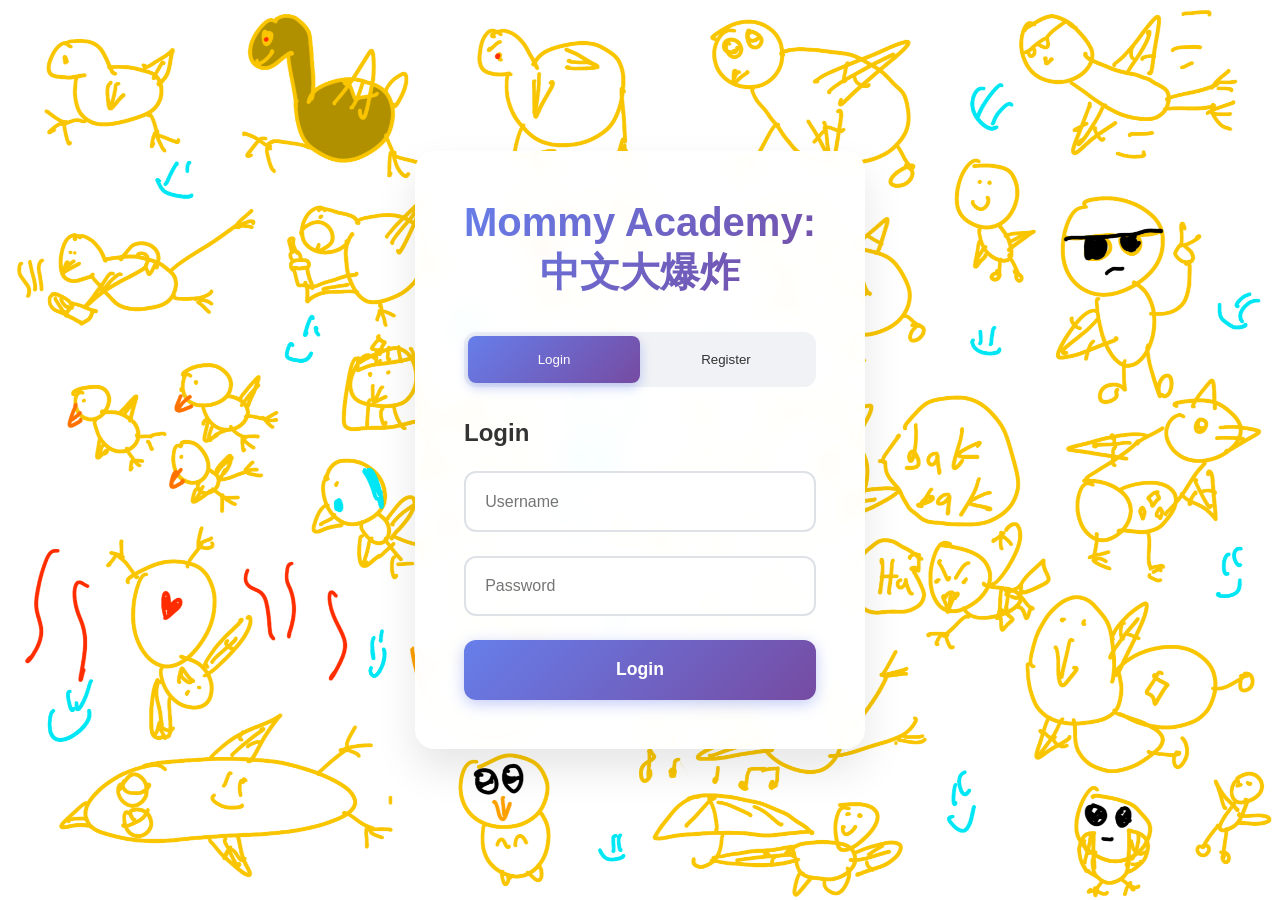
==== commit ac16a09d: "v1.3.0. Major update! Social studies page + Halloween theme added" ====
--- a/index.html
+++ b/index.html
@@ -60,9 +60,9 @@
                 <h3>小遊戲天地</h3>
                 <p>Interactive games with words</p>
             </div>
-            <div class="activity-card disabled">
-                <h3>Coming Soon</h3>
-                <p>Activity 5</p>
+            <div class="activity-card active" id="social-studies-card">
+                <h3>文化中心</h3>
+                <p>Immersive cultural activites<br>Earn cultural points and unlock perks!</p>
             </div>
             <div class="activity-card progress-card" id="progress-card">
                 <h3>升級進度</h3>
@@ -84,6 +84,9 @@
             </div>
         </div>
         <div class="word-display">
+            <div class="progress-info" id="word-counter">
+                0/20
+            </div>
             <div class="word-card">
                 <div class="chinese-word" id="chinese-word">準備中...</div>
                 <button id="review-audio-btn" class="replay-audio-btn">🔊</button>
@@ -91,9 +94,6 @@
             <div class="action-buttons">
                 <button id="cross-btn" class="action-btn cross">✗</button>
                 <button id="check-btn" class="action-btn check">✓</button>
-            </div>
-            <div class="progress-info" id="word-counter">
-                0/20
             </div>
         </div>
     </div>
@@ -108,6 +108,9 @@
             </div>
         </div>
         <div class="word-display">
+            <div class="progress-info" id="writing-word-counter">
+                0/10
+            </div>
             <div class="word-card">
                 <div class="chinese-word" id="writing-chinese-word">???</div>
                 <button id="replay-audio-btn" class="replay-audio-btn">🔊</button>
@@ -119,9 +122,6 @@
                 <button id="writing-cross-btn" class="action-btn cross">✗</button>
                 <button id="writing-check-btn" class="action-btn check">✓</button>
             </div>
-            <div class="progress-info" id="writing-word-counter">
-                0/10
-            </div>
         </div>
     </div>
 
@@ -135,7 +135,6 @@
         <div class="sentence-writing-container">
             <div class="sentence-instructions">
                 <p>Use the following words to practice forming sentences. When you're done, mark this activity as complete.</p>
-                <p>You can click on the words to help you keep track of which words have been used.</p>
             </div>
             <div class="sentence-word-grid" id="sentence-word-grid"></div>
             <div class="action-buttons">
@@ -157,6 +156,166 @@
         <div class="mini-games-container">
             <div class="mini-games-grid" id="mini-games-grid">
                 <!-- Games will be populated by JavaScript -->
+            </div>
+        </div>
+    </div>
+
+    <!-- Social Studies Screen -->
+    <div id="social-studies-screen" class="screen hidden">
+        <div class="header page-header">
+            <button id="back-from-social-studies">← Back</button>
+            <h2>文化中心</h2>
+            <div class="header-right">
+                <span class="perk-icon" title="Cultural Points">🎵</span>
+                <span id="cultural-points-display">0</span>
+                <button id="cultural-recognition-btn" class="header-icon-btn" title="Cultural Recognition">🏛️</button>
+            </div>
+        </div>
+        <div class="social-studies-container">
+            <div class="social-studies-tabs-container">
+                <button class="social-studies-tab-button active" data-tab="history">歷史 History</button>
+                <button class="social-studies-tab-button" data-tab="geography">地理 Geography</button>
+                <button class="social-studies-tab-button" data-tab="idioms">成語</button>
+                <button class="social-studies-tab-button" data-tab="literature">文學 Literature</button>
+                <button class="social-studies-tab-button" data-tab="culture">人文 Culture</button>
+            </div>
+            <div class="social-studies-content-container">
+                <!-- Level Complete screen, hidden by default -->
+                <div class="level-complete-summary hidden">
+                    <div class="summary-controls-container"></div>
+                    <h3>Your Score: <span class="final-score-display">0/0</span></h3>
+                    <button class="game-action-btn secondary" id="review-social-studies-btn">Review Quiz</button>
+                    <button class="game-action-btn" id="restart-social-studies-level-btn">Restart Quiz</button>
+                </div>
+                <!-- This wrapper will now contain the quiz content and be toggled -->
+                <div class="quiz-content-wrapper">
+                    <!-- History Tab Content -->
+                    <div id="history-content" class="social-studies-tab-content">
+                        <div class="quiz-header">
+                            <div class="tab-controls">
+                                <label for="history-level-select">Level:</label>
+                                <select id="history-level-select" class="level-select-dropdown"></select>
+                            </div>
+                            <h3 class="quiz-title"></h3>
+                            <div class="quiz-page-status"></div>
+                        </div>
+                        <div class="tab-display-content">
+                            <p>Content for History at the selected level will appear here.</p>
+                        </div>
+                    </div>
+                    <!-- Geography Tab Content -->
+                    <div id="geography-content" class="social-studies-tab-content hidden">
+                        <div class="quiz-header">
+                            <div class="tab-controls">
+                                <label for="geography-level-select">Level:</label>
+                                <select id="geography-level-select" class="level-select-dropdown"></select>
+                            </div>
+                            <h3 class="quiz-title"></h3>
+                            <div class="quiz-page-status"></div>
+                        </div>
+                        <div class="tab-display-content">
+                            <p>Content for Geography at the selected level will appear here.</p>
+                        </div>
+                    </div>
+                    <!-- Idioms Tab Content -->
+                    <div id="idioms-content" class="social-studies-tab-content hidden">
+                        <div class="quiz-header">
+                            <div class="tab-controls">
+                                <label for="idioms-level-select">Level:</label>
+                                <select id="idioms-level-select" class="level-select-dropdown"></select>
+                            </div>
+                            <h3 class="quiz-title"></h3>
+                            <div class="quiz-page-status"></div>
+                        </div>
+                        <div class="tab-display-content">
+                            <p>Content for Idioms at the selected level will appear here.</p>
+                        </div>
+                    </div>
+                    <!-- Literature Tab Content -->
+                    <div id="literature-content" class="social-studies-tab-content hidden">
+                        <div class="quiz-header">
+                            <div class="tab-controls">
+                                <label for="literature-level-select">Level:</label>
+                                <select id="literature-level-select" class="level-select-dropdown"></select>
+                            </div>
+                            <h3 class="quiz-title"></h3>
+                            <div class="quiz-page-status"></div>
+                        </div>
+                        <div class="tab-display-content">
+                            <p>Content for Literature at the selected level will appear here.</p>
+                        </div>
+                    </div>
+                    <!-- Culture Tab Content -->
+                    <div id="culture-content" class="social-studies-tab-content hidden">
+                        <div class="quiz-header">
+                            <div class="tab-controls">
+                                <label for="culture-level-select">Level:</label>
+                                <select id="culture-level-select" class="level-select-dropdown"></select>
+                            </div>
+                            <h3 class="quiz-title"></h3>
+                            <div class="quiz-page-status"></div>
+                        </div>
+                        <div class="tab-display-content">
+                            <!-- JS will render the quiz here -->
+                        </div>
+                    </div>
+
+                    <!-- Page Navigation -->
+                    <div class="quiz-navigation-controls">
+                        <button class="game-action-btn secondary" id="prev-ss-page-btn">Previous Page</button>
+                        <div id="ss-submit-placeholder"></div>
+                        <button class="game-action-btn secondary" id="next-ss-page-btn">Next Page</button>
+                    </div>
+                </div>
+            </div>
+        </div>
+    </div>
+
+    <!-- Cultural Recognition Screen -->
+    <div id="cultural-recognition-screen" class="screen hidden">
+        <div class="header page-header">
+            <button id="back-from-recognition">← Back</button>
+            <h2>Cultural Recognition</h2>
+            <div class="header-right">
+                <span class="perk-icon" title="Cultural Points">🎵</span>
+                <span id="cultural-points-display-recognition">0</span>
+            </div>
+        </div>
+        <div class="recognition-grid-container">
+            <div class="recognition-grid">
+                <div class="recognition-box">
+                    <h4>Legendary Probability Increase</h4>
+                    <p>Permanently increase the chance of drawing Legendary items.</p>
+                </div>
+                <div class="recognition-box">
+                    <h4>Draw 10 Extra Perks</h4>
+                    <p>Gain bonus rewards when using the "Draw 10" feature.</p>
+                </div>
+                <div class="recognition-box">
+                    <h4>Reduced Exchange Rate</h4>
+                    <p>Get more points for your items in Exchange Mode.</p>
+                </div>
+                <div class="recognition-box">
+                    <h4>Diamond Discount</h4>
+                    <p>Use 9💎 instead of 10💎 for 'Draw 10'</p>
+                </div>
+                <div class="recognition-box">
+                    <h4>Budget for Collection Completion Reward + $5</h4>
+                    <p>Unlock it for Villains collection. Will be reset in next collection</p>
+                </div>
+                <div class="recognition-box">
+                    <h4>Redeem Reward for Second Collection Completionh</h4>
+                    <p>Unlock it for Villains collection. Will be reset in next collection.</p>
+                </div>
+                <div class="recognition-box placeholder">
+                    <h4>???</h4>
+                    <p>More perks coming soon!</p>
+                </div>
+                <div class="recognition-box">
+                    <h4>Seasonal Limited Theme</h4>
+                    <p>Unlock access to exclusive, time-limited theme</p>
+                    <div class="theme-selector-container"></div>
+                </div>
             </div>
         </div>
     </div>
@@ -210,6 +369,13 @@
             </div>
         </div>
         <div class="developer-content">
+            <div class="theme-section">
+                <h3>Theme Selection</h3>
+                <p>💡 Themes are limited editions unlocked via the Cultural Recognition page.</p>
+                <div class="theme-selector-container" id="dev-theme-selector">
+                    <!-- Theme buttons will be rendered here by JS -->
+                </div>
+            </div>
             <div class="backup-section">
                 <h3>Data Management</h3>
                 <p>💡 Use backup to save your progress to a file. Use restore to load progress from a backup file.</p>
@@ -338,6 +504,7 @@
         <div class="modal-content multi-result-modal">
             <h2>Your 10 Draws!</h2>
             <div id="multi-result-grid" class="multi-result-grid"></div>
+            <div id="multi-result-bonus" class="hidden"></div>
             <button id="close-multi-gacha-modal-btn">Awesome!</button>
         </div>
     </div>
--- a/styles.css
+++ b/styles.css
@@ -1,5 +1,181 @@
 :root {
-  --header-height: 86px; /* Default height, will be updated by JS */
+    --header-height: 86px; /* Default height, will be updated by JS */
+
+    /* --- Default Theme Variables --- */
+
+    /* Text Colors */
+    --c-text-primary: #333;
+    --c-text-secondary: #555;
+    --c-text-tertiary: #666;
+    --c-text-on-accent: #fff;
+    --c-text-link: #007bff;
+    --c-text-link-hover: #0056b3;
+    --c-text-hover: #667eea;
+    --c-text-placeholder: #adb5bd;
+
+    /* Background Colors */
+    --c-bg-page: #f0f2f5;
+    --c-bg-card: rgba(255, 255, 255, 0.95);
+    --c-bg-header: rgba(255, 255, 255, 0.75);
+    --c-bg-input: rgba(255,255,255,0.8);
+    --c-bg-button: rgba(0,0,0,0.05);
+    --c-bg-button-hover: rgba(0,0,0,0.1);
+    --c-bg-tab-inactive: #e9ecef;
+    --c-bg-tab-active: #fff;
+    --c-bg-draggable: #f8f9fa;
+    --c-bg-warning-section: #fff5f5;
+    --c-bg-exchange: #fffaf0;
+    --c-bg-collection-history-item: rgba(255, 255, 255, 0.2);
+    --c-bg-recognition-box: rgb(238, 238, 236);
+
+    /* Border Colors */
+    --c-border-subtle: #e9ecef;
+    --c-border-dark: #dee2e6;
+    --c-border-warning: #fcc2c3;
+
+    /* Accent Colors */
+    --c-accent-success: #27ae60;
+    --c-accent-error: #e74c3c;
+    --c-accent-neutral: #636b72;
+    --c-accent-neutral-hover: #535960;
+    --c-accent-selected-border: #5a6fd8;
+
+    /* Gradients */
+    --grad-primary: linear-gradient(135deg, #667eea 0%, #764ba2 100%);
+    --grad-success: linear-gradient(135deg, #27ae60, #229954);
+    --grad-error: linear-gradient(135deg, #e74c3c, #c0392b);
+    --grad-gacha-single: linear-gradient(135deg, #f5a623, #f8e71c);
+    --grad-gacha-multi: linear-gradient(135deg, #7928ca, #ff0080);
+    --grad-progress-bar-fill: var(--grad-primary);
+    --grad-exchange-draw: linear-gradient(135deg, #4169E1, #0047AB);
+    --grad-exchange-specific: var(--grad-gacha-multi);
+
+    --c-progress-bar-bg: rgba(0,0,0,0.15);
+    --c-completed-item-bg: #e6f9f0;
+    --c-completed-item-text: #2dce89;
+    --c-completed-item-border: #2dce89;
+
+    /* Calendar Colors */
+    --grad-calendar-header: var(--grad-primary);
+    --c-calendar-month-title: #667eea;
+    --c-calendar-day-header: #888;
+    --c-calendar-event-day: #2c8fc9;
+    --c-calendar-special-day: #8b6bbf;
+    --c-calendar-tooltip-bg: #333;
+    --c-calendar-tooltip-text: #fff;
+
+    /* Social Studies Colors */
+    --c-tab-history-bg: #a796c5;
+    --c-tab-geography-bg: #f3d084;
+    --c-tab-idioms-bg: #f1b3a6;
+    --c-tab-literature-bg: #a2d9ea;
+    --c-tab-culture-bg: #a7d5c9;
+    --c-icon-shadow: 1px 1px 2px rgba(0,0,0,0.3); /* Subtle dark shadow for light themes */
+    --c-ss-action-bg: #499fb9;
+    --c-dropdown-bg: #f8f9fa;
+    --c-answer-bank-selected-bg: #5480af;
+    --c-answer-bank-paired-bg: #8298ac;
+    --c-answer-bank-correct-bg: #7ca66a;
+    --c-answer-bank-wrong-bg: #d17a7e;
+    --c-text-neutral: #2b2f33;
+    --c-upgrade-btn-bg: rgb(174, 169, 158);
+    --c-upgrade-btn-hover-bg: rgba(111, 106, 97, 1);
+    --c-upgrade-btn-disabled-bg: rgba(111, 106, 97, 0.2);
+    --c-pic-match-correct-bg: #6f975e;
+    --c-pic-match-wrong-bg: #c06e73;
+
+    /* Images */
+    --img-wallpaper: url('background.png');
+    --img-collection-history-bg: url('collections.jpg');
+}
+
+body.theme-halloween {
+    /* --- Halloween Theme Overrides --- */
+
+    /* Text Colors */
+    --c-text-primary: #f0f2f5;
+    --c-text-secondary: #c5ced6;
+    --c-text-tertiary: #999;
+    --c-text-on-accent: #fff;
+    --c-text-link: #ff8c00;
+    --c-text-link-hover: #7c4604;
+    --c-text-hover: #9370DB;
+    --c-text-placeholder: #777;
+
+    /* Background Colors */
+    --c-bg-page: #121212;
+    --c-bg-card: rgba(26, 26, 46, 0.9);
+    --c-bg-header: rgba(18, 18, 18, 0.75);
+    --c-bg-input: rgba(40, 40, 55, 0.8);
+    --c-bg-button: rgba(255,255,255,0.1);
+    --c-bg-button-hover: rgba(255,255,255,0.2);
+    --c-bg-tab-inactive: #2c2c3e;
+    --c-bg-draggable: #2c2c3e;
+    --c-bg-tab-active: var(--c-bg-card);
+    --c-bg-warning-section: rgba(87, 20, 20, 0.9);
+    --c-bg-exchange: rgba(43, 30, 0, 0.8);
+    --c-bg-collection-history-item: rgba(0, 0, 0, 0.3);
+    --c-bg-recognition-box: var(--c-bg-card);
+
+    /* Border Colors */
+    --c-border-subtle: rgba(196, 189, 189, 0.3);
+    --c-border-dark: #444;
+    --c-border-warning: #8b0000;
+
+    /* Accent Colors */
+    --c-accent-success: #28a745;
+    --c-accent-error: #ff4757;
+    --c-accent-neutral: #4a4a68;
+    --c-accent-neutral-hover: #5f5f82;
+    --c-accent-selected-border: #9d3f25;
+
+    /* Gradients */
+    --grad-primary: linear-gradient(135deg, #ff8c00 0%, #e8491d 100%);
+    --grad-success: linear-gradient(135deg, #32CD32, #228B22);
+    --grad-error: linear-gradient(135deg, #9370DB, #8A2BE2);
+    --grad-gacha-single: linear-gradient(135deg, #f39f39, #df483a);
+    --grad-gacha-multi: linear-gradient(135deg, #a662e6, #423249);
+    --grad-progress-bar-fill: linear-gradient(90deg, #e67e22 0%, #d35400 100%);
+    --grad-exchange-draw: var(--grad-gacha-single);
+    --grad-exchange-specific: linear-gradient(135deg, #2575fc 0%, #6a11cb 100%);
+
+    --c-progress-bar-bg: rgba(255,255,255,0.1);
+    --c-completed-item-bg: rgba(50, 205, 50, 0.1);
+    --c-completed-item-text: #28a745;
+    --c-completed-item-border: #28a745;
+
+    /* Calendar Colors */
+    --grad-calendar-header: var(--grad-primary);
+    --c-calendar-month-title: var(--c-text-link);
+    --c-calendar-day-header: var(--c-text-secondary);
+    --c-calendar-event-day: #d35400;
+    --c-calendar-special-day: #8e44ad;
+    --c-calendar-tooltip-bg: var(--c-bg-card);
+    --c-calendar-tooltip-text: var(--c-text-primary);
+
+    /* Social Studies Colors */
+    --c-tab-history-bg: #5a2a91;
+    --c-tab-geography-bg: #e67e22;
+    --c-tab-idioms-bg: rgb(45, 174, 45);
+    --c-tab-literature-bg: rgb(230, 55, 16);
+    --c-tab-culture-bg: rgb(243, 186, 16);
+    --c-icon-shadow: 0 0 5px rgba(255, 255, 255, 0.85); /* White glow for dark themes */
+    --c-ss-action-bg: #e67e22;
+    --c-dropdown-bg: var(--c-bg-input);
+    --c-answer-bank-selected-bg: #8e44ad;
+    --c-answer-bank-paired-bg: #886996;
+    --c-answer-bank-correct-bg: var(--c-accent-success);
+    --c-answer-bank-wrong-bg: var(--c-accent-error);
+    --c-text-neutral: var(--c-text-link);
+    --c-upgrade-btn-bg: var(--grad-error);
+    --c-upgrade-btn-hover-bg: var(--grad-error);
+    --c-upgrade-btn-disabled-bg: var(--c-accent-neutral);
+    --c-pic-match-correct-bg: var(--c-accent-success);
+    --c-pic-match-wrong-bg: var(--c-accent-error);
+
+    /* Images */
+    --img-wallpaper: url('background-halloween.png');
+    --img-collection-history-bg: url('background-halloween.png');
 }
 
 * {
@@ -10,9 +186,9 @@
 
 body {
     font-family: -apple-system, BlinkMacSystemFont, 'Segoe UI', Roboto, 'Helvetica Neue', sans-serif;
-    background-color: #f0f2f5;
+    background-color: var(--c-bg-page);
     min-height: 100vh;
-    color: #333;
+    color: var(--c-text-primary);
 }
 
 body::before {
@@ -22,7 +198,7 @@
     left: 0;
     width: 100%;
     height: 100%;
-    background-image: url('background.png');
+    background-image: var(--img-wallpaper);
     background-size: cover;
     background-position: center center;
     background-repeat: no-repeat;
@@ -47,7 +223,7 @@
 .auth-container {
     max-width: 450px;
     margin: auto;
-    background: rgba(255, 255, 255, 0.95);
+    background: var(--c-bg-card);
     backdrop-filter: blur(10px);
     padding: 3rem;
     border-radius: 20px;
@@ -58,7 +234,7 @@
 .auth-container h1 {
     text-align: center;
     margin-bottom: 2rem;
-    background: linear-gradient(135deg, #667eea 0%, #764ba2 100%);
+    background: var(--grad-primary);
     -webkit-background-clip: text;
     -webkit-text-fill-color: transparent;
     font-size: 2.5rem;
@@ -68,7 +244,7 @@
 .auth-tabs {
     display: flex;
     margin-bottom: 2rem;
-    background: #f8f9fa;
+    background: var(--c-bg-page); /* THEME FIX */
     border-radius: 12px;
     padding: 4px;
 }
@@ -82,11 +258,12 @@
     transition: all 0.3s ease;
     border-radius: 8px;
     font-weight: 500;
+    color: var(--c-text-primary); /* THEME FIX */
 }
 
 .tab-button.active {
-    background: linear-gradient(135deg, #667eea 0%, #764ba2 100%);
-    color: white;
+    background: var(--grad-primary);
+    color: var(--c-text-on-accent);
     box-shadow: 0 4px 12px rgba(102, 126, 234, 0.4);
 }
 
@@ -98,11 +275,12 @@
 
 .auth-form input {
     padding: 1.2rem;
-    border: 2px solid #e9ecef;
+    border: 2px solid var(--c-border-dark); /* THEME FIX */
     border-radius: 12px;
     font-size: 1rem;
     transition: all 0.3s ease;
-    background: rgba(255,255,255,0.8);
+    background: var(--c-bg-input);
+    color: var(--c-text-primary); /* THEME FIX */
 }
 
 .auth-form input:focus {
@@ -113,8 +291,8 @@
 
 .auth-form button {
     padding: 1.2rem;
-    background: linear-gradient(135deg, #667eea 0%, #764ba2 100%);
-    color: white;
+    background: var(--grad-primary);
+    color: var(--c-text-on-accent);
     border: none;
     border-radius: 12px;
     font-size: 1.1rem;
@@ -131,14 +309,14 @@
 
 /* Header */
 .header {
-    background: rgba(255,255,255,0.75);
+    background: var(--c-bg-header);
     backdrop-filter: blur(10px);
     padding: 1.5rem 2rem;
     display: flex;
     justify-content: space-between;
     align-items: center;
-    color: #333;
-    border-bottom: 1px solid rgba(0,0,0,0.1);
+    color: var(--c-text-primary);
+    border-bottom: 1px solid var(--c-border-subtle); /* THEME FIX */
 }
 
 .header.page-header {
@@ -147,6 +325,14 @@
     align-items: center;
 }
 
+#ss-header-left {
+    grid-column: 1;
+    justify-self: start;
+    display: flex;
+    align-items: center;
+    gap: 1.5rem;
+}
+
 .header.page-header > button {
     justify-self: start;
 }
@@ -169,48 +355,32 @@
     letter-spacing: 1px;
 }
 
-.header.page-header button {
-    /* Remove all the custom styling - let it inherit from .user-info button */
+.user-info {
+    display: flex;
+    align-items: center;
+    gap: 1rem;
+}
+
+.user-info button,
+.header.page-header button,
+.header button,
+.dev-btn {
+    font-size: 12px;
     padding: 0.7rem 1.5rem;
-    background: rgba(0,0,0,0.05);
-    color: #333;
-    border: 1px solid rgba(0,0,0,0.1);
+    background: var(--c-bg-button);
+    color: var(--c-text-primary);
+    border: 1px solid rgba(0,0,0,0.1); /* This can stay for a subtle effect */
     border-radius: 25px;
     cursor: pointer;
     transition: all 0.3s ease;
     font-weight: 500;
 }
 
-.header.page-header button:hover {
-    background: rgba(0,0,0,0.1);
-    transform: translateY(-1px);
-}
-
-.user-info {
-    display: flex;
-    align-items: center;
-    gap: 1rem;
-}
-
-.user-info button,
-.header.page-header button,
-.header button, /* Add this selector for developer mode */
-.dev-btn {
-    padding: 0.7rem 1.5rem;
-    background: rgba(0,0,0,0.05);
-    color: #333;
-    border: 1px solid rgba(0,0,0,0.1);
-    border-radius: 25px;
-    cursor: pointer;
-    transition: all 0.3s ease;
-    font-weight: 500;
-}
-
 .user-info button:hover,
 .header.page-header button:hover,
-.header button:hover, /* Add this selector for developer mode hover */
+.header button:hover,
 .dev-btn:hover {
-    background: rgba(0,0,0,0.1);
+    background: var(--c-bg-button-hover);
     transform: translateY(-1px);
 }
 
@@ -219,14 +389,14 @@
     display: grid;
     grid-template-columns: repeat(3, 1fr);
     gap: 2.5rem;
-    padding: 2rem; /* Reduced padding */
+    padding: 2rem;
     max-width: 1400px;
     margin: 0 auto;
     flex: 1;
 }
 
 .activity-card {
-    background: rgba(255,255,255,0.95);
+    background: var(--c-bg-card);
     backdrop-filter: blur(10px);
     padding: 2.5rem;
     border-radius: 20px;
@@ -275,22 +445,27 @@
 .activity-card h3 {
     font-size: 1.5rem;
     margin-bottom: 1rem;
-    background: linear-gradient(135deg, #667eea 0%, #764ba2 100%);
+    background: var(--grad-primary);
     -webkit-background-clip: text;
     -webkit-text-fill-color: transparent;
     font-weight: 600;
 }
 
 .progress-card {
-    background: linear-gradient(135deg, #667eea 0%, #764ba2 100%);
-    color: white;
+    background: var(--grad-primary);
+    color: var(--c-text-on-accent);
     box-shadow: 0 10px 30px rgba(102, 126, 234, 0.4);
     cursor: pointer;
 }
 
 .progress-card h3 {
-    color: white;
-    -webkit-text-fill-color: white;
+    color: var(--c-text-on-accent);
+    -webkit-text-fill-color: var(--c-text-on-accent);
+}
+
+.progress-card:hover {
+    transform: translateY(-10px) scale(1.02);
+    box-shadow: 0 20px 40px rgba(102, 126, 234, 0.5);
 }
 
 .progress-bar {
@@ -328,17 +503,17 @@
     box-shadow: 0 20px 40px rgba(231, 76, 60, 0.2);
     text-align: center;
     max-width: 500px;
-    border: 2px solid #e74c3c;
+    border: 2px solid var(--c-accent-error);
 }
 
 .error-content h1 {
-    color: #e74c3c;
+    color: var(--c-accent-error);
     margin-bottom: 1rem;
     font-size: 2rem;
 }
 
 .error-content p {
-    color: #333;
+    color: var(--c-text-primary);
     margin-bottom: 2rem;
     font-size: 1.1rem;
     line-height: 1.5;
@@ -346,8 +521,8 @@
 
 .error-reload-btn {
     padding: 1rem 2rem;
-    background: #e74c3c;
-    color: white;
+    background: var(--c-accent-error);
+    color: var(--c-text-on-accent);
     border: none;
     border-radius: 10px;
     font-size: 1.1rem;
@@ -369,17 +544,17 @@
     flex-direction: column;
     justify-content: center;
     align-items: center;
-    padding: 2rem;
-    touch-action: manipulation; /* Prevent zoom on double-tap */
+    padding: 0 2rem 5rem;
+    touch-action: manipulation;
 }
 
 .word-card {
-    background: rgba(255,255,255,0.95);
+    background: var(--c-bg-card);
     backdrop-filter: blur(15px);
     padding: 4rem;
     border-radius: 25px;
     box-shadow: 0 20px 50px rgba(0,0,0,0.1);
-    margin-bottom: 4rem;
+    margin-bottom: 2rem;
     border: 1px solid rgba(255,255,255,0.3);
     animation: wordSlideIn 0.5s ease-out;
     position: relative;
@@ -420,7 +595,7 @@
     font-size: 5rem;
     font-weight: bold;
     text-align: center;
-    background: linear-gradient(135deg, #667eea 0%, #764ba2 100%);
+    background: var(--grad-primary);
     -webkit-background-clip: text;
     -webkit-text-fill-color: transparent;
     min-width: 200px;
@@ -455,8 +630,6 @@
     display: flex;
     gap: 3rem;
     margin-bottom: 2rem;
-
-    /* Prevent zoom on double-tap */
     touch-action: manipulation;
 }
 
@@ -468,7 +641,7 @@
     font-size: 3rem;
     cursor: pointer;
     transition: all 0.3s cubic-bezier(0.175, 0.885, 0.32, 1.275);
-    color: white;
+    color: var(--c-text-on-accent);
     font-weight: bold;
     box-shadow: 0 8px 25px rgba(0,0,0,0.2);
     position: relative;
@@ -494,11 +667,11 @@
 }
 
 .action-btn.cross {
-    background: linear-gradient(135deg, #e74c3c, #c0392b);
+    background: var(--grad-error);
 }
 
 .action-btn.check {
-    background: linear-gradient(135deg, #27ae60, #229954);
+    background: var(--grad-success);
 }
 
 .action-btn:hover {
@@ -511,10 +684,15 @@
 }
 
 .score-display, .progress-info {
-    color: #555;
+    color: var(--c-text-secondary);
     font-size: 1.3rem;
     font-weight: 600;
     text-shadow: 0 1px 3px rgba(0,0,0,0.1);
+    margin-bottom: 1.2rem;
+}
+
+.score-display {
+    margin-bottom: 0;
 }
 
 /* Sentence Writing Screen */
@@ -523,6 +701,11 @@
     max-width: 1000px;
     margin: 0 auto;
     text-align: center;
+    /* Make all objects vertically center aligned */
+    flex: 1;
+    display: flex;
+    flex-direction: column;
+    justify-content: center;
 }
 
 .sentence-instructions {
@@ -535,8 +718,7 @@
 
 .sentence-instructions p {
     font-size: 1.1rem;
-    color: rgb(52, 51, 51);
-    margin: 0;
+    color: var(--c-text-primary);;
     margin-bottom: 0rem;
 }
 
@@ -544,42 +726,42 @@
     display: grid;
     grid-template-columns: repeat(auto-fill, minmax(150px, 1fr));
     gap: 1rem;
-    background: #fff; /* WHITE background restored */
+    background: var(--c-bg-card); /* THEME FIX */
     padding: 2rem;
     border-radius: 15px;
     margin-bottom: 2rem;
-    box-shadow: 0 5px 20px rgba(0,0,0,0.05); /* Shadow restored */
+    box-shadow: 0 5px 20px rgba(0,0,0,0.05);
 }
 
 .sentence-word-item {
-    background: #f8f9fa; /* WHITE background restored */
+    background: var(--c-bg-page); /* THEME FIX */
     padding: 0.8rem;
     border-radius: 8px;
-    border: 1px solid #e9ecef; /* Border restored */
+    border: 1px solid var(--c-border-subtle); /* THEME FIX */
     font-size: 1.3rem;
     font-weight: 350;
-    cursor: pointer; /* Make it look clickable */
-    transition: all 0.3s ease; /* Smooth transition */
-    user-select: none; /* Prevent text selection */
+    cursor: pointer;
+    transition: all 0.3s ease;
+    user-select: none;
+    color: var(--c-text-primary); /* THEME FIX */
 }
 
 .sentence-word-item:hover {
-    background: #e9ecef;
+    background: var(--c-bg-button-hover); /* THEME FIX */
     transform: scale(1.02);
     border-color: #adb5bd;
 }
 
-/* Grey state for used/tracked words */
 .sentence-word-item.used-tracker {
-    background: #6c757d !important;
-    color: white !important;
+    background: var(--c-accent-neutral) !important;
+    color: var(--c-text-on-accent) !important;
     border-color: #ced4da !important;
     opacity: 0.7;
     text-decoration: line-through;
 }
 
 .sentence-word-item.used-tracker:hover {
-    background: #6c757d !important;
+    background: var(--c-accent-neutral) !important;
     opacity: 0.8;
 }
 
@@ -589,7 +771,7 @@
 
 .completion-status-text {
     font-weight: 500;
-    color: #555;
+    color: var(--c-text-secondary);
 }
 .sentence-writing-container .action-buttons {
     justify-content: center;
@@ -598,18 +780,19 @@
 /* Mini Game Center Styles */
 .mini-games-container {
     padding: 2rem;
-    max-width: 1200px;
+    max-width: 1050px;
     margin: 0 auto;
 }
 
 .mini-games-grid {
     display: grid;
-    grid-template-columns: repeat(4, 1fr); /* 4 columns */
+    grid-template-columns: repeat(4, 1fr);
     gap: 1.5rem;
+    justify-content: center;
 }
 
 .mini-game-card {
-    background-color: rgba(255,255,255,0.95);
+    background-color: var(--c-bg-card);
     backdrop-filter: blur(10px);
     border-radius: 15px;
     box-shadow: 0 8px 25px rgba(0,0,0,0.1);
@@ -621,27 +804,23 @@
     background-size: cover;
     background-position: center;
     color: white;
-    aspect-ratio: 1 / 1; /* This makes the card a perfect square */
+    aspect-ratio: 1 / 1;
     min-height: 250px;
-    display: flex; /* Use flexbox to center content */
+    display: flex;
     justify-content: center;
     align-items: center;
     padding: 1rem;
-/*    align-items: center-start;
-    padding: 1rem 2rem 2rem 2rem; */
 }
 
 .mini-game-card::before {
     content: '';
     position: absolute;
     top: 0; left: 0; right: 0; bottom: 0;
-    /*background-color: rgba(0, 0, 0, 0.4);*/
     border-radius: 15px;
     z-index: 1;
     transition: background-color 0.3s ease;
 }
 
-/* Wrapper to ensure content is above the overlay */
 .mini-game-content-wrapper {
     position: relative;
     z-index: 2;
@@ -653,7 +832,7 @@
 }
 
 .mini-game-card.completed {
-    border-color: #27ae60;
+    border-color: var(--c-accent-success);
 }
 
 .mini-game-card.completed::before {
@@ -669,8 +848,8 @@
     position: absolute;
     top: 10px;
     right: 10px;
-    background: #27ae60;
-    color: white;
+    background: var(--c-accent-success);
+    color: var(--c-text-on-accent);
     width: 24px;
     height: 24px;
     border-radius: 50%;
@@ -679,19 +858,17 @@
     justify-content: center;
     font-weight: bold;
     font-size: 14px;
-    z-index: 3; /* Add this to place it above the overlay (which has z-index: 1) */
-    box-shadow: 0 2px 8px rgba(0,0,0,0.3); /* Optional: add shadow for even more visibility */
+    z-index: 3;
+    box-shadow: 0 2px 8px rgba(0,0,0,0.3);
 }
 
 .mini-game-card h4 {
     margin-bottom: 0;
-    color: #fff; /* Ensure text is white */
+    color: #fff;
     font-size: 1.2rem;
-
-    /* Enhanced text visibility techniques */
     text-shadow: 2px 2px 8px rgba(0,0,0,0.7),
                  0 0 16px rgba(0,0,0,0.5),
-                 0 0 3px rgba(0,0,0,0.9); /* Multiple shadows for strong outline effect */
+                 0 0 3px rgba(0,0,0,0.9);
 }
 
 .game-theme-display {
@@ -703,7 +880,7 @@
     display: inline-block;
     text-shadow: 2px 2px 8px rgba(0,0,0,0.8),
                  0 0 16px rgba(0,0,0,0.6),
-                 0 0 3px rgba(0,0,0,0.9); /* Multiple shadows for strong outline effect */
+                 0 0 3px rgba(0,0,0,0.9);
 }
 
 /* Game Play Screen */
@@ -744,8 +921,8 @@
     font-weight: 600;
     cursor: pointer;
     transition: all 0.3s ease;
-    background: linear-gradient(135deg, #667eea 0%, #764ba2 100%);
-    color: white;
+    background: var(--grad-primary);
+    color: var(--c-text-on-accent);
     box-shadow: 0 4px 15px rgba(102, 126, 234, 0.4);
 }
 
@@ -755,22 +932,22 @@
 }
 
 .game-action-btn.secondary {
-    background: #6c757d;
-    box-shadow: 0 4px 15px rgba(108, 117, 125, 0.4);
+    background: var(--c-accent-neutral);
+    box-shadow: 0 4px 15px rgba(102, 110, 118, 0.4);
 }
 
 .game-action-btn.secondary:hover {
-    background: #545b62;
+    background: var(--c-accent-neutral-hover);
     box-shadow: 0 6px 20px rgba(108, 117, 125, 0.6);
 }
 
 .game-action-btn:active {
-    transform: translateY(0) scale(0.95); /* Shrink when clicked */
-    transition: all 0.1s ease; /* Faster transition for immediate feedback */
+    transform: translateY(0) scale(0.95);
+    transition: all 0.1s ease;
 }
 
 .game-action-btn.secondary:active {
-    transform: translateY(0) scale(0.95); /* Override hover transform when clicked */
+    transform: translateY(0) scale(0.95);
 }
 
 /* Pairing Game Styles */
@@ -784,12 +961,12 @@
 }
 
 .game-info h3 {
-    color: #333;
+    color: var(--c-text-primary);
     margin-bottom: 0.5rem;
 }
 
 .game-info p {
-    color: #666;
+    color: var(--c-text-tertiary);
     font-style: italic;
 }
 
@@ -802,8 +979,9 @@
 }
 
 .pairing-word {
-    background: #f8f9fa;
-    border: 2px solid #dee2e6;
+    background: var(--c-bg-draggable);
+    border: 2px solid var(--c-border-dark);
+    color: var(--c-text-primary);
     border-radius: 8px;
     padding: 1rem;
     cursor: pointer;
@@ -818,35 +996,35 @@
 }
 
 .pairing-word:hover {
-    background: #e9ecef;
+    background: var(--c-bg-button-hover);
     transform: translateY(-2px);
     box-shadow: 0 4px 12px rgba(0,0,0,0.1);
 }
 
 .pairing-word.selected {
-    background: #667eea;
-    color: white;
-    border-color: #5a6fd8;
+    background: var(--c-text-link);
+    color: var(--c-text-on-accent);
+    border-color: var(--c-accent-selected-border);
     transform: translateY(-2px) scale(1.05);
     box-shadow: 0 6px 16px rgba(102, 126, 234, 0.4);
 }
 
 .pairing-word.found {
-    background: #28a745;
-    color: white;
+    background: var(--c-accent-success);
+    color: var(--c-text-on-accent);
     border-color: #228e3b;
     cursor: default;
     transform: none;
 }
 
 .pairing-word.found:hover {
-    background: #28a745;
+    background: var(--c-accent-success);
     transform: none;
 }
 
 .pairing-word.wrong {
-    background: #dc3545;
-    color: white;
+    background: var(--c-accent-error);
+    color: var(--c-text-on-accent);
     border-color: #c82333;
     animation: shake 0.5s ease-in-out;
 }
@@ -861,10 +1039,11 @@
 .draggable {
     cursor: grab;
     padding: 0.2rem 0.5rem;
-    line-height: 1.5; /* This creates the extra space we need to fix */
+    line-height: 1.5;
     margin: 0.25rem;
-    background: #f8f9fa;
-    border: 1px solid #dee2e6;
+    color: var(--c-text-primary);
+    background: var(--c-bg-draggable);
+    border: 1px solid var(--c-border-dark);
     border-radius: 6px;
     display: inline-block;
     transition: all 0.1s ease;
@@ -881,26 +1060,24 @@
 .sentence-drop-zone {
     min-width: 80px;
     min-height: 40px;
-    border: 2px dashed #dee2e6;
+    border: 2px dashed var(--c-border-dark);;
     border-radius: 6px;
     padding: 0.2rem 0.5rem;
     margin: 0 0.2rem;
-    background: #f8f9fa;
-
-    /* Use flexbox for perfect centering */
+    background: var(--c-bg-page);
     display: inline-flex;
     align-items: center;
     justify-content: center;
-    vertical-align: middle; /* Helps align the flex container with surrounding text */
+    vertical-align: middle;
     transition: all 0.2s ease;
 }
 
 .sentence-drop-zone {
-    background: white;
+    background: var(--c-bg-card);
 }
 
 .group-drop-zone {
-    border: 2px dashed #ced4da;
+    border: 2px dashed var(--c-border-dark);
     border-radius: 8px;
     padding: 0.75rem;
     min-height: 80px;
@@ -913,32 +1090,31 @@
 
 .drop-zone .draggable,
 .sentence-drop-zone .draggable {
-    /* Make it look like plain text */
     background: transparent !important;
     border: none !important;
     padding: 0 !important;
     margin: 0 !important;
     box-shadow: none !important;
     line-height: 1 !important;
-    display: inline !important; /* This is the key fix - force inline display */
-    vertical-align: baseline !important;
-    height: auto !important; /* Reset height to auto */
-    min-height: unset !important; /* Remove any min-height constraints */
-}
-
-/* Ensure items in the group zone look normal again */
+    height: auto !important;
+    min-height: unset !important;
+    color: var(--c-text-primary) !important;
+}
+
 .group-drop-zone .draggable {
-    background: #f8f9fa;
-    border: 1px solid #dee2e6;
+    background: var(--c-bg-draggable);
+    border: 1px solid var(--c-border-dark);
     padding: 0.2rem 0.5rem;
     margin: 0.25rem;
-    line-height: 1.5; /* Restore original line height */
+    line-height: 1.5;
+    color: var(--c-text-primary);
 }
 
 .draggable:hover {
-    background: #e9ecef;
+    background: var(--c-bg-button-hover);
     transform: scale(1.05);
-    border-color: #19426d;
+/*    border-color: #19426d; */
+    border-color: var(--c-bg-button-hover);
 }
 
 .draggable.is-dragging {
@@ -969,27 +1145,27 @@
 }
 
 .draggable.correct {
-    background: #d4edda !important;
-    border-color: #28a745 !important;
-    color: #155724;
+    background: rgba(40, 167, 69, 0.2) !important;
+    border-color: var(--c-accent-success) !important;
+    color: var(--c-text-primary) !important;
 }
 
 .draggable.wrong {
-    background: #f8d7da !important;
-    border-color: #dc3545 !important;
-    color: #721c24;
+    background: rgba(220, 53, 69, 0.2) !important;
+    border-color: var(--c-accent-error) !important;
+    color: var(--c-text-primary) !important;
 }
 
 .drop-zone.correct,
 .sentence-drop-zone.correct {
-    border-color: #28a745 !important;
-    background-color: #d4edda !important;
+    border-color: var(--c-accent-success) !important;
+    background-color: rgba(40, 167, 69, 0.2) !important;
 }
 
 .drop-zone.wrong,
 .sentence-drop-zone.wrong {
-    border-color: #dc3545 !important;
-    background-color: #f8d7da !important;
+    border-color: var(--c-accent-error) !important;
+    background-color: rgba(220, 53, 69, 0.2) !important;
 }
 
 /* iPad/mobile optimizations */
@@ -1015,6 +1191,158 @@
 }
 /* END MODIFIED SECTION */
 
+/* Cultural Recognition Page */
+.recognition-grid-container {
+    padding: 2rem;
+    max-width: 1200px;
+    margin: 0 auto;
+    width: 100%;
+}
+
+.recognition-grid {
+    display: grid;
+    grid-template-columns: repeat(2, 1fr);
+    grid-template-rows: repeat(4, auto);
+    grid-auto-flow: column;
+    gap: 2rem;
+}
+
+.recognition-box {
+    background: var(--c-bg-recognition-box);
+    backdrop-filter(10px);
+    padding: 1.2rem;
+    border-radius: 15px;
+    box-shadow: 0 10px 30px rgba(0,0,0,0.08);
+    border: 1px solid rgba(0,0,0,0.05);
+    min-height: 150px;
+    display: flex;
+    flex-direction: column;
+    justify-content: center;
+    text-align: center;
+    transition: all 0.3s ease;
+}
+
+.recognition-box h4 {
+    font-size: 1.3rem;
+    color: var(--c-text-primary);
+    text-align: center;
+}
+
+.recognition-box p {
+    font-size: 1rem;
+    color: var(--c-text-secondary);
+    margin-top: 1rem;
+}
+
+.recognition-box.placeholder {
+    background: rgba(230,230,230,0.5);
+    border-style: dashed;
+}
+
+.recognition-box.placeholder h4 {
+    color: #888;
+}
+
+.recognition-box.placeholder p {
+    color: #aaa;
+}
+
+.upgrade-info {
+    margin-top: 1rem;
+    padding-top: 1rem;
+    border-top: 1px solid var(--c-border-subtle);
+}
+
+.upgrade-cost {
+    font-weight: bold;
+    margin-top: 0.5rem;
+    color: var(--c-text-neutral) !important;
+}
+
+.theme-tip p {
+    margin-top: 1.5rem;
+    font-size: 0.8rem !important;
+    color: var(--c-text-placeholder);
+}
+
+.upgrade-perk-btn {
+    margin-top: 1rem;
+    padding: 0.6rem 1.5rem;
+    background: var(--c-upgrade-btn-bg);
+    color: var(--c-text-on-accent);
+    border: none;
+    border-radius: 8px;
+    font-size: 1rem;
+    font-weight: 600;
+    cursor: pointer;
+    transition: all 0.2s ease;
+}
+
+.upgrade-perk-btn:hover:not(:disabled) {
+    background: var(--c-upgrade-btn-hover-bg);
+    transform: translateY(-2px);
+}
+
+.upgrade-perk-btn:disabled {
+    background: var(--c-upgrade-btn-disabled-bg);
+    cursor: not-allowed;
+}
+
+.current-level {
+    font-weight: bold;
+    color: var(--c-accent-success);
+}
+
+.max-level-text {
+    margin-top: 1rem;
+    font-weight: bold;
+    color: var(--c-accent-error);
+    border-top: 1px solid var(--c-border-subtle);
+    padding-top: 1rem;
+}
+
+.theme-selector-container {
+    display: flex;
+    gap: 1rem;
+    justify-content: left;
+    margin-top: 2rem;
+}
+
+.theme-btn {
+    padding: 0.7rem 1rem;
+    font-size: 12px;
+    font-weight: 500;
+    background: var(--c-accent-neutral);
+    color: var(--c-text-on-accent);
+    border: none;
+    border-radius: 6px;
+    cursor: pointer;
+    transition: all 0.2s ease;
+}
+
+.theme-btn:hover {
+    transform: translateY(-3px);
+    filter: brightness(1.1);
+}
+
+.theme-btn:hover:not(:disabled) {
+    transform: translateY(-3px);
+}
+
+.theme-btn.active {
+    background: var(--c-ss-action-bg);
+    color: var(--c-text-on-accent);
+    box-shadow: 0 2px 8px rgba(0,0,0,0.3);
+    transform: scale(1.05);
+}
+
+.theme-btn:disabled {
+    background: var(--c-accent-neutral);
+    opacity: 0.5;
+    cursor: not-allowed;
+    transform: none;
+}
+
 /* Grouping Game Styles */
 .grouping-game-container {
     display: grid;
@@ -1042,16 +1370,16 @@
 }
 
 .word-bank-container, .grouping-zones-container {
-    background: rgba(255,255,255,0.9); /* Increased opacity from 0.8 */
+    background: var(--c-bg-card);
     padding: 1rem;
     border-radius: 12px;
-    border: 1px solid #dee2e6;
+    border: 1px solid var(--c-border-dark);
 }
 
 .word-bank-container h4, .grouping-zones-container h4 {
     text-align: center;
     margin-bottom: 1rem;
-    color: #333;
+    color: var(--c-text-primary);
     font-size: 1.05rem;
 }
 
@@ -1080,12 +1408,11 @@
 }
 
 .group-drop-zone .draggable.in-zone {
-    /* These styles override the transparent ones above */
     background: #f8f9fa !important;
     border: 1px solid #dee2e6 !important;
     padding: 0.2rem 0.5rem !important;
     margin: 0.25rem !important;
-    line-height: 1.5 !important; /* Restore line-height for multi-item zones */
+    line-height: 1.5 !important;
 }
 
 .grouping-game-container .word-bank-container {
@@ -1137,8 +1464,8 @@
 
 .nav-btn {
     padding: 0.5rem 1rem;
-    background: #007bff;
-    color: white;
+    background: var(--c-text-link);
+    color: var(--c-text-on-accent);
     border: none;
     border-radius: 6px;
     cursor: pointer;
@@ -1148,19 +1475,19 @@
 }
 
 .nav-btn:hover:not(:disabled) {
-    background: #0056b3;
+    background: var(--c-text-link-hover);
     transform: translateY(-1px);
 }
 
 .nav-btn:disabled {
-    background: #6c757d;
+    background: var(--c-accent-neutral);
     cursor: not-allowed;
     transform: none;
 }
 
 .sentence-counter {
     font-weight: 600;
-    color: #333;
+    color: var(--c-text-primary);
     font-size: 1.1rem;
     display: flex;
     align-items: center;
@@ -1168,7 +1495,7 @@
 }
 
 .completion-check {
-    color: #28a745;
+    color: var(--c-accent-success);
     font-size: 1.2rem;
     font-weight: bold;
 }
@@ -1187,9 +1514,9 @@
 .sentence-drop-zone {
     min-width: 80px;
     min-height: 40px;
-    border: 2px dashed #ced4da;
+    border: 2px dashed var(--c-border-dark);
     border-radius: 6px;
-    background: white;
+    background: var(--c-bg-card);
     display: flex;
     align-items: center;
     justify-content: center;
@@ -1198,17 +1525,17 @@
 }
 
 .sentence-drop-zone.drag-over {
-    border-color: #007bff;
+    border-color: var(--c-border-dark);
     background: rgba(0, 123, 255, 0.1);
 }
 
 .sentence-drop-zone.correct {
-    border-color: #28a745;
+    border-color: var(--c-accent-success);
     background-color: #d4edda;
 }
 
 .sentence-drop-zone.wrong {
-    border-color: #dc3545;
+    border-color: var(--c-accent-error);
     background-color: #f8d7da;
 }
 
@@ -1218,9 +1545,9 @@
     border: none;
     background: transparent;
     font-weight: 500;
-    line-height: 1; /* Add this line to fix the spacing issue */
-    display: inline-block; /* Change to inline-block for better control */
-    vertical-align: middle; /* Center vertically within the drop zone */
+    line-height: 1;
+    display: inline-block;
+    vertical-align: middle;
 }
 
 /* --- Matching Game Layout --- */
@@ -1233,46 +1560,522 @@
 }
 
 .descriptions-container {
-    background: rgba(255,255,255,0.9);
+    background: var(--c-bg-card);
     padding: 1rem;
     border-radius: 12px;
-    border: 1px solid #dee2e6;
-    min-width: 700px;
+    border: 1px solid var(--c-border-dark);
 }
 
 .descriptions-container h4 {
     text-align: center;
     margin-bottom: 1rem;
-    color: #333;
+    color: var(--c-text-primary);
     font-size: 1.05rem;
 }
 
 .descriptions-grid {
     display: grid;
-    grid-template-columns: auto 1fr; /* First column fits content, second takes remaining space */
-    gap: 0.5rem 1rem; /* 1rem row gap, 1.5rem column gap */
+    grid-template-columns: auto 1fr;
+    gap: 0.5rem 1rem;
     align-items: center;
 }
 
 .descriptions-grid .drop-zone {
-    background: white; /* Give the drop zones a distinct background */
+    background: var(--c-bg-page);
 }
 
 .descriptions-grid .drop-zone.correct {
-    border-color: #28a745;
+    border-color: var(--c-accent-success);
     background-color: #d4edda;
 }
 
 .descriptions-grid .drop-zone.wrong {
-    border-color: #dc3545;
+    border-color: var(--c-accent-error);
     background-color: #f8d7da;
 }
 
 .description-text {
     margin: 0;
     line-height: 1.5;
-    color: #333;
-    transition: all 0.3s ease; /* Smooth transition for the highlight effect */
+    color: var(--c-text-primary);
+    transition: all 0.3s ease;
+}
+
+/* --- Social Studies Screen Styles --- */
+.social-studies-container {
+    flex: 1;
+    display: flex;
+    flex-direction: column;
+    margin: 2rem;
+}
+
+.social-studies-tabs-container {
+    display: flex;
+    position: relative;
+    z-index: 2;
+}
+
+.social-studies-tab-button {
+    padding: 12px 25px;
+    font-size: 1rem;
+    font-weight: 500;
+    cursor: pointer;
+    border: 1px solid #ccc;
+    border-bottom: none;
+    background-color: var(--c-bg-tab-inactive);
+    border-radius: 10px 10px 0 0;
+    margin-right: 2px;
+    transition: background-color 0.3s ease;
+    color: var(--c-text-primary);
+}
+
+.social-studies-tab-button[data-tab="history"] { background-color: var(--c-tab-history-bg); }
+.social-studies-tab-button[data-tab="geography"] { background-color: var(--c-tab-geography-bg); }
+.social-studies-tab-button[data-tab="idioms"] { background-color: var(--c-tab-idioms-bg); }
+.social-studies-tab-button[data-tab="literature"] { background-color: var(--c-tab-literature-bg); }
+.social-studies-tab-button[data-tab="culture"] { background-color: var(--c-tab-culture-bg); }
+
+.social-studies-tab-button.active {
+    background-color: var(--c-bg-tab-active);
+    border-color: #ccc;
+    border-bottom: 1px solid var(--c-bg-tab-active);
+    margin-bottom: -1px;
+    color: var(--c-text-primary);
+}
+
+.social-studies-content-container {
+    background-color: var(--c-bg-card);
+    border: 1px solid #ccc;
+    border-radius: 0 10px 10px 10px;
+    padding: 2rem;
+    flex: 1;
+    position: relative;
+    z-index: 1;
+    box-shadow: 0 10px 30px rgba(0,0,0,0.1);
+}
+
+.tab-controls {
+    display: flex;
+    align-items: center;
+    gap: 0.5rem;
+}
+
+.tab-controls label {
+    font-weight: 600;
+    font-size: 1.1rem;
+}
+
+.level-select-dropdown {
+    padding: 0.5rem;
+    border-radius: 6px;
+    border: 1px solid var(--c-border-dark);
+    font-size: 1rem;
+    background: var(--c-dropdown-bg);
+    color: var(--c-text-primary);
+}
+
+.tab-display-content {
+    padding: 1rem;
+    background-color: var(--c-bg-card);
+    border-radius: 8px;
+    min-height: 200px;
+}
+
+/* --- Social Studies Quiz-Specific Styles --- */
+.quiz-header {
+    display: flex;
+    justify-content: space-between;
+    align-items: center;
+    margin-bottom: 1.5rem;
+}
+.quiz-title {
+    flex-grow: 1;
+    text-align: center;
+    font-size: 1.5rem;
+    font-weight: 600;
+}
+.quiz-page-status {
+    min-width: 120px;
+    text-align: right;
+    font-weight: 500;
+    color: var(--c-text-tertiary);
+}
+
+.pic-match-grid {
+    display: grid;
+    grid-template-columns: repeat(auto-fill, minmax(210px, 1fr));
+    gap: 1.5rem;
+    margin-bottom: 2rem;
+}
+.pic-match-item {
+    border: 2px solid var(--c-border-dark);
+    border-radius: 12px;
+    cursor: pointer;
+    transition: all 0.3s ease;
+    overflow: hidden;
+}
+.pic-match-item:hover {
+    transform: translateY(-5px);
+    box-shadow: 0 8px 20px rgba(0,0,0,0.1);
+}
+.pic-match-item img {
+    width: 100%;
+    height: 170px;
+    object-fit: cover;
+    display: block;
+}
+.pic-match-answer-box {
+    padding: 0.5rem;
+    text-align: center;
+    font-weight: 500;
+    background: #f8f9fa;
+    min-height: 38px;
+    color: var(--c-text-placeholder);
+    transition: all 0.3s ease;
+}
+
+.pic-match-item.correct {
+    border-color: var(--c-pic-match-correct-bg);
+}
+.pic-match-item.correct .pic-match-answer-box {
+    background: var(--c-pic-match-correct-bg);
+    color: var(--c-text-on-accent);
+}
+.pic-match-item.wrong {
+    border-color: var(--c-pic-match-wrong-bg);
+}
+.pic-match-item.wrong .pic-match-answer-box {
+    background: var(--c-pic-match-wrong-bg);
+    color: var(--c-text-on-accent);
+}
+
+.pic-match-answer-bank {
+    display: flex;
+    flex-wrap: wrap;
+    justify-content: center;
+    gap: 1rem;
+    margin-bottom: 2rem;
+    padding-top: 1rem;
+    border-top: 1px solid var(--c-border-subtle);
+}
+.answer-bank-btn {
+    padding: 0.8rem 1.2rem;
+    font-size: 1.1rem;
+    border: 1px solid #6c757d;
+    background: var(--c-bg-draggable);
+    color: var(--c-text-on-accent);
+    border-radius: 10px;
+    cursor: pointer;
+    font-weight: 500;
+    transition: all 0.2s ease;
+}
+.answer-bank-btn.selected {
+    background: var(--c-answer-bank-selected-bg);
+    color: var(--c-text-on-accent);
+    border-color: var(--c-answer-bank-selected-bg);
+    transform: scale(1.1);
+    box-shadow: 0 4px 10px rgba(0,123,255,0.3);
+}
+.answer-bank-btn:hover {
+    transform: scale(1.1);
+}
+
+.quiz-navigation-controls {
+    display: flex;
+    justify-content: space-between;
+    align-items: center;
+    gap: 1rem;
+    margin-top: 2rem;
+    padding-top: 1.5rem;
+    border-top: 1px solid var(--c-border-subtle);
+}
+.quiz-navigation-controls .game-action-btn {
+    padding: 0.8rem 1.2rem;
+    font-size: 1rem;
+}
+
+.level-complete-summary {
+    text-align: center;
+}
+.level-complete-summary h3 {
+    font-size: 1.3rem;
+    margin-top: 5rem;
+    margin-bottom: 2rem;
+}
+
+.level-complete-actions {
+    display: flex;
+    justify-content: center;
+    gap: 1rem;
+    margin-top: 2rem;
+}
+
+#social-studies-screen .game-action-btn:disabled {
+    background: #e9ecef;
+    color: #adb5bd;
+    cursor: not-allowed;
+    transform: none;
+    box-shadow: none;
+}
+#social-studies-screen .game-action-btn.secondary:disabled {
+    background: #e9ecef;
+}
+
+#social-studies-screen #review-social-studies-btn,
+#social-studies-screen #submit-social-studies-btn,
+#social-studies-screen #restart-social-studies-level-btn {
+    background: var(--c-ss-action-bg);
+    box-shadow: 0 4px 15px rgba(82, 162, 186, 0.2);
+}
+
+#social-studies-screen #review-social-studies-btn:hover,
+#social-studies-screen #submit-social-studies-btn:hover,
+#social-studies-screen #restart-social-studies-level-btn:hover {
+    transform: translateY(-3px);
+    filter: brightness(1.1); /* A simple, theme-agnostic hover effect */
+}
+
+#social-studies-screen #review-social-studies-btn,
+#social-studies-screen #restart-social-studies-level-btn {
+    color: white;
+    box-shadow: 0 4px 15px rgba(66, 141, 164, 0.4);
+    padding: 0.8rem 1.2rem;
+    border: none;
+    border-radius: 10px;
+    font-size: 1rem;
+    font-weight: 600;
+    cursor: pointer;
+    transition: all 0.3s ease;
+    margin: 0.5rem;
+}
+
+/* --- Match Quiz Specific Styles --- */
+.match-quiz-description {
+    text-align: center;
+    font-size: 1.1rem;
+    font-weight: 300;
+    margin-bottom: 2rem;
+    color: var(--c-text-secondary);
+}
+.match-quiz-container {
+    position: relative;
+    display: grid;
+    grid-template-columns: 1fr 1fr;
+    gap: 6rem;
+    align-items: start;
+    padding: 0 1.5rem;
+}
+.match-lines-canvas {
+    position: absolute;
+    top: 0;
+    left: 0;
+    width: 100%;
+    height: 100%;
+    pointer-events: none;
+    stroke-width: 5;
+}
+.match-lines-canvas line {
+    stroke: var(--c-answer-bank-paired-bg);
+    stroke-width: 2;
+    transition: all 0.2s ease;
+}
+.match-lines-canvas line.highlighted {
+    stroke: #355374;
+    stroke-width: 4;
+}
+.match-lines-canvas line.graded.correct {
+    stroke: #a3b899;
+    stroke-width: 5;
+}
+.match-lines-canvas line.graded.wrong {
+    stroke: #d17a7e;
+    stroke-width: 5;
+}
+.match-column {
+    display: flex;
+    flex-direction: column;
+    gap: 1rem;
+    max-width: 700px;
+    width: 100%;
+    z-index: 2;
+}
+#match-col-left { justify-self: end; }
+#match-col-right { justify-self: start; }
+
+.match-item {
+    width: 100%;
+    padding: 0.7rem 0.9rem;
+    color: var(--c-text-primary);
+    font-size: 1.1rem;
+    border: 1px solid var(--c-border-dark);
+    border-radius: 8px;
+    background: var(--c-bg-card);
+    cursor: pointer;
+    transition: all 0.2s ease;
+}
+.match-item:hover {
+    border: 2px solid var(--c-answer-bank-selected-bg);
+    transform: scale(1.02);
+    box-shadow: 0 4px 12px rgba(0,123,255,0.3);
+}
+.match-item.selected {
+    background: var(--c-answer-bank-selected-bg);
+    color: var(--c-text-on-accent);
+    border-color: var(--c-answer-bank-selected-bg);
+    box-shadow: 0 4px 12px rgba(0,123,255,0.3);
+}
+
+.match-item.paired {
+    background: var(--c-answer-bank-paired-bg);
+    color: var(--c-text-on-accent);
+    border-color: var(--c-answer-bank-paired-bg);
+    cursor: default;
+}
+.match-item.correct {
+    background-color: var(--c-answer-bank-correct-bg) !important;
+    border-color: var(--c-answer-bank-correct-bg) !important;
+    color: #333 !important;
+}
+.match-item.wrong {
+    background-color: var(--c-answer-bank-wrong-bg) !important;
+    border-color: var(--c-answer-bank-wrong-bg) !important;
+    color: #333 !important;
+}
+
+.match-item.correct:hover,
+.match-item.wrong:hover {
+    transform: none !important;
+    box-shadow: none !important;
+}
+
+/* --- Multiple Choice Quiz (mchoice) Specific Styles --- */
+.mchoice-list-container {
+    display: flex;
+    flex-direction: column;
+    gap: 2.5rem;
+}
+.mchoice-question-block {
+    padding-bottom: 1.5rem;
+    border-bottom: 1px solid var(--c-border-subtle);
+}
+.mchoice-question-block:last-child {
+    border-bottom: none;
+    padding-bottom: 0;
+}
+.mchoice-image {
+    width: 100%;
+    max-width: 400px;
+    max-height: 300px;
+    object-fit: contain;
+    display: block;
+    margin: 0 auto 1.5rem auto;
+    border-radius: 8px;
+}
+.mchoice-question-text {
+    font-size: 1.2rem;
+    font-weight: 600;
+    margin-bottom: 1.5rem;
+}
+.mchoice-options-container {
+    display: grid;
+    grid-template-columns: 1fr 1fr;
+    gap: 1rem;
+}
+
+.mchoice-option {
+    display: flex;
+    align-items: center;
+    gap: 0.75rem;
+    padding: 0.5rem;
+    cursor: pointer;
+    border-radius: 6px;
+    transition: background-color 0.2s ease;
+}
+.mchoice-option:hover {
+    background-color: var(--c-bg-page);
+}
+.mchoice-option input[type="radio"] {
+    display: none;
+}
+.mchoice-option label {
+    display: inline;
+    padding: 0;
+    border: none;
+    background-color: transparent;
+    text-align: left;
+    font-weight: normal;
+    color: var(--c-text-primary);
+    position: relative;
+    padding-left: 2rem;
+}
+
+.mchoice-option label::before {
+    content: '';
+    position: absolute;
+    left: 0;
+    top: 50%;
+    transform: translateY(-50%);
+    width: 20px;
+    height: 20px;
+    border-radius: 50%;
+    border: 2px solid #adb5bd;
+    background: #fff;
+    transition: all 0.2s ease;
+}
+.mchoice-option label::after {
+    content: '';
+    position: absolute;
+    left: 7px;
+    top: 50%;
+    transform: translateY(-50%) scale(0);
+    width: 10px;
+    height: 10px;
+    border-radius: 50%;
+    background: #fff;
+    transition: transform 0.2s ease;
+}
+
+.mchoice-option input[type="radio"]:checked + label::before {
+    background: #5480af;
+    border-color: #5480af;
+}
+.mchoice-option input[type="radio"]:checked + label::after {
+    transform: translateY(-50%) scale(1);
+}
+.mchoice-option input[type="radio"]:checked + label {
+    font-weight: bold;
+    color: var(--c-text-primary);
+}
+
+.mchoice-option.correct-answer label {
+    color: var(--c-pic-match-correct-bg) !important;
+    font-weight: bold;
+}
+.mchoice-option.correct-answer label::before {
+    border-color: var(--c-pic-match-correct-bg) !important;
+}
+.mchoice-option.correct-answer input[type="radio"]:checked + label::before {
+    border-color: var(--c-pic-match-correct-bg) !important;
+}
+
+.mchoice-option.user-wrong-answer label {
+    color: var(--c-pic-match-wrong-bg) !important;
+    text-decoration: line-through;
+}
+.mchoice-option.user-wrong-answer label::before {
+    background: var(--c-pic-match-wrong-bg) !important;
+    border-color: var(--c-pic-match-wrong-bg) !important;
+}
+.mchoice-option.user-wrong-answer input[type="radio"]:checked + label::after {
+    background: #fff;
+}
+
+.mchoice-list-container.graded .mchoice-option {
+    cursor: default;
+    pointer-events: none;
+}
+.mchoice-list-container.graded .mchoice-option:hover {
+    background-color: transparent;
 }
 
 
@@ -1281,21 +2084,17 @@
     padding: 2rem 1.5rem;
     max-width: 1600px;
     margin: 0 auto;
-    color: #333;
+    color: var(--c-text-primary);
     display: grid;
     grid-template-columns: 1fr 1fr 1fr;
     gap: 2rem;
     align-items: start;
 }
 
-/* Calendar gets full width at the bottom */
 #activity-log-container {
-/*  grid-column: 1 / 3;  /* Span columns 1-2 (first two columns) */
-/*  grid-column: 2 / 4;  /* Span columns 2-3 (last two columns) */
-/*  grid-column: 1 / -1; /* Span all three columns */
-    grid-column: 2 / 2; /* Span all three columns */
+    grid-column: 2 / 2;
     position: relative;
-    background: #ffffff;
+    background: var(--c-bg-card); /* THEME FIX */
     padding: 1.5rem;
     border-radius: 20px;
     margin-bottom: 0;
@@ -1310,35 +2109,37 @@
     text-align: center;
     margin-bottom: 1.5rem;
     font-size: 1.3rem;
-    color: #333;
-}
-/* Corrected styles for js-year-calendar */
+    color: var(--c-text-primary);
+}
 .calendar .calendar-header {
-    background-color: #667eea;
-    color: white;
+    background: var(--grad-calendar-header);
+    color: var(--c-text-on-accent);
     border-radius: 10px 10px 0 0;
 }
+
+.calendar-header .year-title {
+    pointer-events: none;
+}
 .calendar table.month th.month-title {
-    color: #667eea;
+    color: var(--c-calendar-month-title);
 }
 .calendar table.month th.day-header {
-    color: #888;
-}
-/* Override the library's default event styling with blue square boxes */
+    color: var(--c-calendar-day-header);
+}
 .calendar .day[style*="box-shadow"],
 .calendar .day.has-event,
 .calendar .day[style*="inset"] {
-    box-shadow: none !important; /* Remove the library's top border shadow */
+    box-shadow: none !important;
     background-color: transparent !important;
 }
 
 .calendar .day[style*="box-shadow"] .day-content,
 .calendar .day.has-event .day-content,
 .calendar .day[style*="inset"] .day-content {
-    background-color: #2c8fc9 !important; /* Blue color matching the image */
-    color: white !important;
+    background-color: var(--c-calendar-event-day) !important;
+    color: var(--c-text-on-accent) !important;
     border: none !important;
-    border-radius: 3px !important; /* Slightly rounded corners like in image */
+    border-radius: 3px !important;
     font-weight: bold !important;
     width: 100% !important;
     height: 100% !important;
@@ -1347,38 +2148,45 @@
     justify-content: center !important;
     min-height: 28px !important;
     box-sizing: border-box !important;
-}
-
-/* Remove any existing green styling */
+    box-shadow: 0 2px 4px rgba(0,0,0,0.2) !important;
+}
+
+.calendar .day[style*="box-shadow"] .day-content.special-activity-day,
+.calendar .day.has-event .day-content.special-activity-day,
+.calendar .day[style*="inset"] .day-content.special-activity-day {
+    background-color: var(--c-calendar-special-day) !important;
+}
+/*
 .calendar .day.has-event .day-content {
-    background: #2c8fc9 !important; /* Override your previous green styling */
-    box-shadow: 0 2px 4px rgba(44, 143, 201, 0.3) !important; /* Subtle blue shadow */
-}
+    background: #2c8fc9 !important;
+    box-shadow: 0 2px 4px rgba(44, 143, 201, 0.3) !important;
+}
+*/
 
 #calendar-tooltip {
     position: fixed !important;
-    background: #333 !important;
-    color: white !important;
+    background: var(--c-calendar-tooltip-bg) !important;
+    color: var(--c-calendar-tooltip-text) !important;
     padding: 10px 15px !important;
     border-radius: 8px !important;
-    box-shadow: 0 4px 12px rgba(0,0,0,0.5) !important; /* Stronger shadow */
-    z-index: 99999 !important; /* Even higher z-index */
+    box-shadow: 0 4px 12px rgba(0,0,0,0.5) !important;
+    z-index: 99999 !important;
     pointer-events: none !important;
     opacity: 0 !important;
     transition: opacity 0.2s, transform 0.2s !important;
     transform: translateY(10px) !important;
     font-size: 0.9rem !important;
-    max-width: 600px !important;   /* A reasonable max width */
-    min-width: 180px !important;   /* A good minimum width for short entries */
-    white-space: normal !important; /* ALLOW text to wrap */
-    text-align: left;             /* Better for multi-line text readability */
+    max-width: 600px !important;
+    min-width: 180px !important;
+    white-space: normal !important;
+    text-align: left;
     overflow-wrap: break-word;
 }
 
 #calendar-tooltip.visible {
     opacity: 1 !important;
     transform: translateY(0) !important;
-    display: block !important; /* Force display */
+    display: block !important;
 }
 
 #calendar-tooltip ul {
@@ -1392,12 +2200,12 @@
 }
 
 .level-info, .word-progress {
-    background: #ffffff;
+    background: var(--c-bg-card);
     backdrop-filter: blur(10px);
     padding: 2.5rem;
     border-radius: 20px;
     margin-bottom: 2rem;
-    border: 1px solid #e9ecef;
+    border: 1px solid var(--c-border-subtle);
     box-shadow: 0 10px 30px rgba(0,0,0,0.05);
 }
 
@@ -1405,19 +2213,15 @@
     margin-bottom: 2rem;
     font-size: 1.3rem;
     text-align: center;
-    color: #333;
+    color: var(--c-text-primary);
     border-bottom: 2px solid #eee;
     padding-bottom: 1rem;
 }
 
 .word-progress {
-    background: #ffffff;
-    backdrop-filter: blur(10px);
-    padding: 2rem; /* Slightly reduced padding for 3-column layout */
-    border-radius: 20px;
+    background: var(--c-bg-card);
+    padding: 2rem;
     margin-bottom: 0;
-    border: 1px solid #e9ecef;
-    box-shadow: 0 10px 30px rgba(0,0,0,0.05);
     height: fit-content;
 }
 
@@ -1427,32 +2231,31 @@
 
 .listening-word-list h5 {
     font-size: 1.1rem;
-    color: #555;
+    color: var(--c-text-secondary);
     margin-bottom: 1rem;
 }
 
-/* Optimize the listening word grid for smaller containers */
 .listening-word-grid {
     display: grid;
-    grid-template-columns: repeat(auto-fill, minmax(100px, 1fr)); /* Smaller min-width for 3-column layout */
-    gap: 0.5rem; /* Reduced gap */
+    grid-template-columns: repeat(auto00px, 1fr));
+    gap: 0.5rem;
 }
 
 .listening-word-item {
-    padding: 0.4rem 0.6rem; /* Slightly smaller padding */
-    background-color: #f8f9fa;
-    border: 1px solid #dee2e6;
+    padding: 0.4rem 0.6rem;
+    background-color: var(--c-bg-page);
+    border: 1px solid var(--c-border-dark);
     border-radius: 6px;
-    font-size: 1rem; /* Slightly smaller font */
+    font-size: 1rem;
     text-align: center;
-    color: #495057;
+    color: var(--c-text-secondary);
     transition: all 0.3s ease;
 }
 
 .listening-word-item.completed {
-    background-color: #e6f9f0;
-    border-color: #2dce89;
-    color: #2dce89;
+    background-color: var(--c-completed-item-bg);
+    border-color: var(--c-completed-item-border);
+    color: var(--c-completed-item-text);
     font-weight: bold;
     text-decoration: line-through;
 }
@@ -1464,13 +2267,13 @@
     justify-content: space-between;
     align-items: center;
     padding: 0.5rem 0;
-    border-bottom: 1px solid #eee;
+    border-bottom: 1px solid var(--c-border-subtle);
     transition: all 0.3s ease;
     user-select: none;
 }
 
 .collapsible-header:hover {
-    color: #667eea;
+    color: var(--c-text-hover);
 }
 
 .expand-icon {
@@ -1483,14 +2286,9 @@
 }
 
 .collapsible-content {
-    max-height: 0;
+    height: 0;
     overflow: hidden;
-    transition: max-height 0.3s ease;
-}
-
-.listening-word-list.expanded .collapsible-content {
-    max-height: 500px;
-    margin-top: 1rem;
+    transition: height 0.3s ease;
 }
 
 .advancement-status ul {
@@ -1500,7 +2298,7 @@
 .level-progress-item {
     margin-bottom: 2rem;
     padding: 1.5rem;
-    border: 1px solid rgba(0,0,0,0.1);
+    border: 1px solid var(--c-border-subtle);
     border-radius: 15px;
     transition: all 0.3s ease;
 }
@@ -1521,14 +2319,14 @@
 .level-header h5 {
     margin: 0;
     font-size: 1.2rem;
-    color: #333;
+    color: var(--c-text-primary);
     font-weight: 600;
 }
 
 .level-stats {
     font-weight: 600;
     font-size: 1.1rem;
-    color: #555;
+    color: var(--c-text-secondary);
 }
 
 .level-progress-item.completed .level-stats {
@@ -1539,7 +2337,7 @@
 .level-progress-bar {
     width: 100%;
     height: 25px;
-    background: rgba(0,0,0,0.15);
+    background: var(--c-progress-bar-bg);
     border-radius: 15px;
     overflow: hidden;
     position: relative;
@@ -1548,7 +2346,7 @@
 
 .level-progress-fill {
     height: 100%;
-    background: linear-gradient(90deg, #5E72E4 0%, #9065E0 100%);
+    background: var(--grad-progress-bar-fill);
     border-radius: 15px;
     transition: width 0.8s cubic-bezier(0.25, 0.46, 0.45, 0.94);
     position: relative;
@@ -1556,15 +2354,15 @@
     display: flex;
     justify-content: center;
     align-items: center;
-    color: white;
+    color: var(--c-text-on-accent);
     font-weight: bold;
     font-size: 0.9rem;
     text-shadow: 0 1px 2px rgba(0,0,0,0.3);
 }
 
 .level-progress-item.completed .level-progress-fill {
-    background: linear-gradient(90deg, #2dce89 0%, #2dcecc 100%);
-    box-shadow: 0 2px 15px rgba(45, 206, 137, 0.5);
+    background: var(--grad-success);
+    box-shadow: 0 4px 15px var(--c-completed-item-shadow);
 }
 
 .level-progress-fill::after {
@@ -1587,32 +2385,33 @@
 .version-info {
     font-size: 0.9rem;
     font-weight: 500;
-    color: #666;
+    color: var(--c-text-tertiary);
     white-space: nowrap;
-    order: 1; /* Ensure it appears after buttons in mobile */
-}
-
-.backup-section, .reset-section, .wordlist-section {
-    background: #ffffff;
+    order: 1;
+}
+
+.backup-section, .reset-section, .wordlist-section, .theme-section {
+    background: var(--c-bg-card);
     padding: 1.5rem;
     border-radius: 15px;
-    margin-bottom: 2rem;
-    border: 1px solid #e9ecef;
+    margin-top: 1rem;
+    margin-bottom: 1rem;
+    border: 1px solid var(--c-border-subtle);
     box-shadow: 0 5px 20px rgba(0,0,0,0.05);
 }
 
-.backup-section h3, .wordlist-section h3 {
+.backup-section h3, .wordlist-section h3, .theme-section h3 {
     margin-bottom: 1rem;
-    color: #333;
-}
-
-.backup-section p, .wordlist-section p {
-    color: #555;
+    color: var(--c-text-primary);
+}
+
+.backup-section p, .wordlist-section p, .theme-section p{
+    color: var(--c-text-secondary);
     margin: 0;
 }
 
 .data-actions, .wordlist-actions {
-    margin-top: 1.5rem;
+    margin-top: 0.5rem;
     display: flex;
     gap: 1rem;
     border-top: 1px solid rgba(0,0,0,0.1);
@@ -1620,12 +2419,12 @@
 }
 
 .reset-section {
-    background: #fff5f5;
-    border: 1px solid #fcc2c3;
+    background: var(--c-bg-warning-section); /* THEME FIX */
+    border: 1px solid var(--c-border-warning); /* THEME FIX */
 }
 
 .reset-section h3 {
-    color: #e74c3c;
+    color: var(--c-accent-error);
     margin-bottom: 1.5rem;
     display: flex;
     align-items: center;
@@ -1645,11 +2444,11 @@
 
 .reset-info p {
     margin: 0.5rem 0;
-    color: #444;
+    color: var(--c-text-primary); /* THEME FIX */
 }
 
 .reset-info strong {
-    color: #e74c3c;
+    color: var(--c-accent-error);
     font-size: 1.2em;
 }
 
@@ -1661,7 +2460,7 @@
 }
 
 .reset-input label {
-    color: #333;
+    color: var(--c-text-primary);
     font-weight: 600;
     min-width: 120px;
 }
@@ -1676,13 +2475,14 @@
 }
 
 .reset-btn {
-    padding: 0.8rem 2rem;
-    background: linear-gradient(135deg, #e74c3c, #c0392b);
-    color: white;
+    padding: 0.8rem 1.2rem;
+    background: var(--grad-error);
+    color: var(--c-text-on-accent);
     border: none;
     border-radius: 8px;
     cursor: pointer;
-    font-weight: 600;
+    font-size: 12px;
+    font-weight: 500;
     transition: all 0.3s ease;
     box-shadow: 0 4px 15px rgba(231, 76, 60, 0.3);
 }
@@ -1694,15 +2494,15 @@
 }
 
 .minigame-reset-section {
-    background: #fff5f5;
-    border: 1px solid #fcc2c3;
+    background: var(--c-bg-warning-section); /* THEME FIX */
+    border: 1px solid var(--c-border-warning); /* THEME FIX */
     padding: 1.5rem;
     border-radius: 15px;
     margin-bottom: 2rem;
 }
 
 .minigame-reset-section h3 {
-    color: #e74c3c;
+    color: var(--c-accent-error);
     margin-bottom: 1.5rem;
     display: flex;
     align-items: center;
@@ -1716,13 +2516,12 @@
 
 .minigame-reset-info p {
     margin: 0.5rem 0;
-    color: #444;
+    color: var(--c-text-primary); /* THEME FIX */
 }
 
 .minigame-reset-actions {
     margin-top: 1.5rem;
     display: flex;
-    /*justify-content: center;*/
     border-top: 1px solid rgba(231, 76, 60, 0.3);
     padding-top: 1.5rem;
 }
@@ -1754,7 +2553,7 @@
     gap: 0.5rem;
     font-size: 1.4rem;
     font-weight: bold;
-    color: #333;
+    color: var(--c-text-primary);
 }
 
 .diamond-icon {
@@ -1762,13 +2561,32 @@
     line-height: 1;
 }
 
-/* Exchange Ticket Display */
-/* shared by both exchange ticket and collection history */
+#social-studies-screen .header-right,
+#cultural-recognition-screen .header-right {
+    gap: 0.5rem;
+}
+
+.perk-icon {
+    font-size: 1.5rem;
+    text-shadow: var(--c-icon-shadow);
+}
+
+#cultural-points-display,
+#cultural-points-display-recognition {
+    font-size: 1.2rem;
+    font-weight: bold;
+    color: var(--c-text-primary);
+}
+
+#cultural-recognition-btn {
+    font-size: 1.8rem;
+    padding: 5px 16px !important;
+}
 
 .header-icon-btn {
     font-family: inherit;
     background: transparent !important;
-    color: #333;
+    color: var(--c-text-primary);
     border: 1px solid transparent !important;
     margin: 0;
     display: inline-flex;
@@ -1782,26 +2600,26 @@
 }
 
 .header-icon-btn span.ticket-icon {
-    font-size: 2.3rem; /* Make ticket emoji bigger */
+    font-size: 2.3rem;
 }
 
 #collections-history-btn {
-    font-size: 2rem; /* Make book emoji bigger */
+    font-size: 2rem;
 }
 
 .header-icon-btn span:not(.ticket-icon) {
-    font-size: 1.4rem; /* Keep the count numbers at original size */
+    font-size: 1.4rem;
     font-weight: bold;
 }
 
 .header-icon-btn:hover {
-    background: rgba(0,0,0,0.1) !important; /* Add !important to override the transparent background */
-    border-color: rgba(0,0,0,0.1) !important; /* Add !important to override the transparent border */
+    background: var(--c-bg-button-hover) !important;
+    border-color: var(--c-bg-button-hover) !important;
     transform: translateY(-1px);
 }
 
 #exchange-ticket-wrapper.exchange-active {
-    background: #daa520 !important; /* Keep !important for active state */
+    background: #daa520 !important;
     color: white;
     box-shadow: 0 0 10px rgba(218, 165, 32, 0.7);
     border-color: transparent !important;
@@ -1809,8 +2627,8 @@
 
 
 .exchange-ui-container {
-    background: #fffaf0; /* A light, creamy yellow */
-    border: 2px solid #daa520; /* Goldenrod border */
+    background: var(--c-bg-exchange); /* THEME FIX */
+    border: 2px solid #daa520;
     padding: 1rem;
     border-radius: 15px;
     margin-bottom: 2rem;
@@ -1819,11 +2637,10 @@
 .exchange-status h2 {
     color: #dca519;
     margin-bottom: 0.5rem;
-    /* Enhanced text visibility techniques */
     text-shadow: 2px 2px 8px rgba(0,0,0,0.1);
 }
 .exchange-status p {
-    color: #555;
+    color: var(--c-text-secondary);
     margin-bottom: 1rem;
     max-width: 800px;
     margin-left: auto;
@@ -1837,8 +2654,7 @@
     margin-bottom: 1.5rem;
 }
 .exchange-points-display strong {
-    color: #2e2a32;
-    /* Enhanced text visibility techniques */
+    color: var(--c-text-primary); /* THEME FIX */
     text-shadow: 2px 2px 8px rgba(0,0,0,0.3);
 }
 .exchange-buy-options {
@@ -1850,11 +2666,7 @@
     padding: 0.6rem 1.0rem;
     font-size: 1rem;
     font-weight: 600;
-/*    background: linear-gradient(135deg, #007bff, #0056b3); */
-/*    background: linear-gradient(135deg, #0056b3, #003366); */
-    background: linear-gradient(135deg, #4169E1, #0047AB);
-/*    background: linear-gradient(135deg, #8B4513, #5A2D0C); */
-/*    background: linear-gradient(135deg, #CD853F, #A0522D); */
+    background: var(--grad-exchange-draw);
     color: white;
     border: none;
     border-radius: 6px;
@@ -1883,7 +2695,7 @@
     margin-bottom: 1rem;
 }
 .exchange-buy-btn.specific {
-    background: linear-gradient(135deg, #7928ca, #ff0080);
+    background: var(--grad-exchange-specific);
     flex-shrink: 0;
 }
 .specific-exchange-wrapper {
@@ -1896,7 +2708,7 @@
 .specific-exchange-wrapper select {
     padding: 0.8rem;
     border-radius: 8px;
-    border: 1px solid #dee2e6;
+    border: 1px solid var(--c-border-dark); /* THEME FIX */
     font-size: 1rem;
     width: 400px;
     transition: all 0.3s ease;
@@ -1914,10 +2726,10 @@
 }
 
 .gacha-draw-btn {
-    padding: 1rem 2.5rem;
+    padding: 0.8rem 1.7rem;
     font-size: 1.2rem;
     font-weight: 600;
-    background: linear-gradient(135deg, #f5a623, #f8e71c);
+    background: var(--grad-gacha-single);
     color: #333;
     border: none;
     border-radius: 12px;
@@ -1943,7 +2755,8 @@
     display: inline-block;
     width: 24px;
     height: 24px;
-    background-color: #adb5bd;
+    /*background-color: #adb5bd;*/
+    background-color: var(--c-border-dark);
     color: white;
     border-radius: 50%;
     text-align: center;
@@ -1956,7 +2769,7 @@
 
 .tooltip-text {
     visibility: hidden;
-    width: 330px;
+    width: 360px;
     background-color: #333;
     color: #fff;
     text-align: center;
@@ -1965,8 +2778,8 @@
     position: absolute;
     z-index: 1;
     top: 50%;
-    left: calc(100% + 10px); /* Position it to the right of the '?' with a 10px gap */
-    transform: translateY(-50%); /* Vertically center it */
+    left: calc(100% + 10px);
+    transform: translateY(-50%);
     margin-left: 0;
     opacity: 0;
     transition: opacity 0.3s;
@@ -1984,16 +2797,22 @@
     content: "";
     position: absolute;
     top: 50%;
-    right: 100%; /* Place it on the left edge of the tooltip */
+    right: 100%;
     margin-left: -5px;
     border-width: 5px;
     border-style: solid;
     border-color: transparent #333 transparent transparent;
 }
 
+.original-price {
+    text-decoration: line-through;
+    opacity: 0.6;
+    margin-right: 0.3rem;
+}
+
 .gacha-draw-btn.multi-draw {
-    background: linear-gradient(135deg, #7928ca, #ff0080);
-    color: white;
+    background: var(--grad-gacha-multi);
+    color: var(--c-text-on-accent);
     box-shadow: 0 4px 15px rgba(121, 40, 202, 0.4);
 }
 
@@ -2002,7 +2821,7 @@
 }
 
 .collection-grid-container {
-    background: #ffffff;
+    background: var(--c-bg-card); /* THEME FIX */
     padding: 1rem 2rem 2rem;
     border-radius: 15px;
     box-shadow: 0 5px 20px rgba(0,0,0,0.05);
@@ -2012,7 +2831,7 @@
     text-align: center;
     margin-bottom: 0.5rem;
     font-size: 1.5rem;
-    color: #333;
+    color: var(--c-text-primary);
 }
 .collection-subtitle {
     text-align: center;
@@ -2032,9 +2851,9 @@
 #collections-screen .collection-grid .collection-item {
     background: #f8f9fa !important;
     border-radius: 12px;
-    padding: 0 !important; /* Force no padding */
+    padding: 0 !important;
     text-align: center;
-    border: 2px solid #e9ecef;
+    border: 2px solid var(--c-border-subtle); /* THEME FIX */
     transition: all 0.3s ease;
     position: relative;
     min-height: 220px;
@@ -2047,8 +2866,8 @@
 
 #collections-screen .collection-grid .collection-item-image {
     width: 100% !important;
-    height: 100% !important; /* Always fill entire height */
-    object-fit: cover !important; /* Always cover entire area */
+    height: 100% !important;
+    object-fit: cover !important;
     margin-bottom: 0 !important;
     border-radius: 10px;
     position: absolute !important;
@@ -2057,7 +2876,7 @@
 }
 
 #collections-screen .collection-grid .collection-item-name {
-    visibility: visible; /* Change from 'hidden' to 'visible' to show it*/
+    visibility: visible;
     position: absolute;
     bottom: 8px;
     left: 0;
@@ -2072,20 +2891,19 @@
 
 /* --- NORMAL MODE --- */
 #collections-screen .collection-item.Common .collection-item-name {
-    background-color: rgba(134, 142, 150, 0.7); /* Common - Grey */
+    background-color: rgba(134, 142, 150, 0.7);
 }
 #collections-screen .collection-item.Rare .collection-item-name {
-    background-color: rgba(75, 137, 218, 0.7); /* Rare - Blue */
+    background-color: rgba(75, 137, 218, 0.7);
 }
 #collections-screen .collection-item.Epic .collection-item-name {
-    background-color: rgba(138, 78, 218, 0.7); /* Epic - Purple */
+    background-color: rgba(138, 78, 218, 0.7);
 }
 #collections-screen .collection-item.Legendary .collection-item-name {
-    background-color: rgba(245, 166, 35, 0.7); /* Legendary - Gold */
+    background-color: rgba(245, 166, 35, 0.7);
 }
 
 #collections-screen .collection-grid.in-exchange-mode .collection-item-name {
-    /*display: none !important; /* Hide names when in exchange mode */
     bottom: 90px;
 }
 
@@ -2106,7 +2924,7 @@
 #collections-screen .collection-grid .collection-item:not(.owned) {
     filter: none;
     opacity: 1;
-    background: #f0f2f5 !important;
+    background: var(--c-bg-page) !important; /* THEME FIX */
     display: flex !important;
     justify-content: center !important;
     align-items: center !important;
@@ -2115,7 +2933,7 @@
 
 #collections-screen .collection-grid .collection-item:not(.owned)::before {
     content: '???';
-    color: #adb5bd;
+    color: var(--c-text-placeholder); /* THEME FIX */
     font-size: 4rem;
     font-weight: bold;
     text-align: center;
@@ -2151,15 +2969,13 @@
     transform: scale(1.05) !important;
 }
 
-/* End of Villain collection specific styles */
-
 /* Default collection item styles (for history page and fallbacks) */
 .collection-item {
-    background: #f8f9fa;
+    background: var(--c-bg-card); /* THEME FIX */
     border-radius: 12px;
     padding: 1.2rem;
     text-align: center;
-    border: 2px solid #e9ecef;
+    border: 2px solid var(--c-border-subtle); /* THEME FIX */
     transition: all 0.3s ease;
     position: relative;
     min-height: 220px;
@@ -2174,13 +2990,13 @@
 
 .collection-item-name {
     font-weight: 600;
-    color: #333;
+    color: var(--c-text-primary);
 }
 
 .collection-item:not(.owned) {
     filter: none;
     opacity: 1;
-    background: #f0f2f5;
+    background: var(--c-bg-page); /* THEME FIX */
     display: flex;
     justify-content: center;
     align-items: center;
@@ -2193,7 +3009,7 @@
 
 .collection-item:not(.owned) .collection-item-name::before {
     content: '???';
-    color: #adb5bd;
+    color: var(--c-text-placeholder); /* THEME FIX */
     font-size: 3rem;
     font-weight: bold;
     text-align: center;
@@ -2314,30 +3130,38 @@
 }
 
 .modal-content {
-    background: white;
+    background: var(--c-bg-card); /* THEME FIX */
     padding: 2rem;
     border-radius: 15px;
     text-align: center;
     width: 90%;
     max-width: 400px;
-    /* Remove the old animation and set initial state for new animation */
     transform: scale(0);
     opacity: 0;
 }
 
-/* New Single Draw Animation */
+#multi-result-bonus {
+    margin-top: 1rem;
+}
+.bonus-reward-notification {
+    background: var(--grad-gacha-single);
+    color: var(--c-text-primary);
+    font-weight: bold;
+    padding: 0.75rem;
+    border-radius: 8px;
+    box-shadow: 0 4px 10px rgba(0,0,0,0.2);
+}
+
 .modal-content.animate-in {
     animation: gacha-pop-in 0.5s 0.1s ease-out forwards,
                gacha-rarity-flash 1s 0.4s ease-in-out;
 }
 
-/* Final rarity glows for single draw */
 .modal-content.Common-reveal { box-shadow: 0 0 30px 10px #adb5bd; }
 .modal-content.Rare-reveal { box-shadow: 0 0 40px 15px #4B89DA; }
 .modal-content.Epic-reveal { box-shadow: 0 0 50px 20px #8A4EDA; }
 .modal-content.Legendary-reveal { box-shadow: 0 0 60px 25px #F5A623; }
 
-/* Add this class for the multi-draw container */
 .modal-content.pop-in-only {
     animation: gacha-pop-in 0.4s ease-out forwards;
 }
@@ -2351,9 +3175,9 @@
 
 @keyframes gacha-rarity-flash {
     0% { box-shadow: 0 0 40px 20px rgba(200, 200, 200, 0.5); }
-    15% { box-shadow: 0 0 50px 25px rgba(75, 137, 218, 0.7); } /* Rare */
-    30% { box-shadow: 0 0 60px 30px rgba(138, 78, 218, 0.8); } /* Epic */
-    50% { box-shadow: 0 0 70px 35px rgba(245, 166, 35, 0.9); } /* Legendary */
+    15% { box-shadow: 0 0 50px 25px rgba(75, 137, 218, 0.7); }
+    30% { box-shadow: 0 0 60px 30px rgba(138, 78, 218, 0.8); }
+    50% { box-shadow: 0 0 70px 35px rgba(245, 166, 35, 0.9); }
     70% { box-shadow: 0 0 60px 30px rgba(138, 78, 218, 0.8); }
     85% { box-shadow: 0 0 50px 25px rgba(75, 137, 218, 0.7); }
     100% { box-shadow: none; }
@@ -2366,10 +3190,10 @@
 
 #gacha-result-content {
     opacity: 0;
-    transition: opacity 0.4s 0.1s ease-in; /* Fade in with a slight delay */
-}
-
-#gacha-result-content.is-visible {
+    transition: opacity 0.4s 0.1s ease-in;
+}
+
+#gacha-result-content.is-visible{
     opacity: 1;
 }
 
@@ -2392,8 +3216,8 @@
 #close-gacha-modal-btn, #close-multi-gacha-modal-btn {
     margin-top: 1.5rem;
     padding: 0.8rem 2rem;
-    background: #667eea;
-    color: white;
+    background: var(--grad-primary); /* THEME FIX */
+    color: var(--c-text-on-accent);
     border: none;
     border-radius: 8px;
     font-size: 1rem;
@@ -2418,7 +3242,6 @@
     padding: 0.5rem;
     position: relative;
     overflow: hidden;
-    /* Initial state for animation */
     opacity: 0;
     transform: translateY(20px);
     transition: opacity 0.4s ease-out, transform 0.4s ease-out;
@@ -2436,7 +3259,6 @@
     object-fit: contain;
 }
 
-/* Rarity flash animation for multi-draw items */
 .multi-result-item.is-revealed.Common-reveal { animation: flash-common 0.5s; border-color: #adb5bd; }
 .multi-result-item.is-revealed.Rare-reveal { animation: flash-rare 0.5s; border-color: #4B89DA; }
 .multi-result-item.is-revealed.Epic-reveal { animation: flash-epic 0.5s; border-color: #8A4EDA; }
@@ -2461,11 +3283,10 @@
 
 /* Collections History Styles */
 .collections-history-container {
-    /*For Mac --> padding: 3.5rem 14.5rem;*/
     padding: clamp(4rem, 8vh, 8rem) clamp(7rem, 9vw, 20rem);
     gap: 0;
     margin: 0;
-    background-image: url('collections.jpg');
+    background-image: var(--img-collection-history-bg);
     background-position: center top;
     background-repeat: no-repeat;
     width: 100vw;
@@ -2474,7 +3295,6 @@
 }
 
 .collection-archive-grid-container {
-    /* Make container invisible */
     background: transparent;
     backdrop-filter: none;
     padding: 2rem;
@@ -2485,15 +3305,14 @@
 
 .collection-archive-grid-container h3,
 .collection-archive-grid-container .collection-subtitle {
-    /* Make text visible on background */
-    color: white;
+    color: white; /* This should be fine on a dark static background */
     text-shadow: 2px 2px 4px rgba(0,0,0,0.8);
     text-align: center;
 }
 
 .collections-history-btn {
-    background: transparent !important; /* Force transparent background */
-    color: #333;
+    background: transparent !important;
+    color: var(--c-text-primary);
     border: 0.5px solid transparent !important;
     border-radius: 10px !important;
     cursor: pointer;
@@ -2507,23 +3326,22 @@
     display: flex;
     align-items: center;
     justify-content: center;
-    box-shadow: none !important; /* Force no box shadow */
+    box-shadow: none !important;
 }
 
 .collections-history-btn:hover {
-    background: rgba(0,0,0,0.1) !important; /* Only show background on hover */
-    border: 1px solid rgba(0,0,0,0.1) !important; /* Only show border on hover */
+    background: var(--c-bg-button-hover) !important;
+    border: 1px solid var(--c-bg-button-hover) !important;
     transform: translateY(-1px);
 }
 
 .collections-history-container .collection-grid {
-    /*grid-template-columns: repeat(auto-fill, minmax(180px, 1fr)); */
     grid-template-columns: repeat(6, 1fr);
-    gap: 1.5rem 1.5rem; /* vertical, horizontal */
+    gap: 1.5rem 1.5rem;
 }
 
 .collections-history-container .collection-item {
-    background: rgba(255, 255, 255, 0.2);
+    background: var(--c-bg-collection-history-item); /* THEME FIX */
     backdrop-filter: blur(5px);
     padding: 0;
     margin: 0;
@@ -2531,8 +3349,8 @@
     border: 1px solid #8b8076;
     display: flex;
     flex-direction: column;
-    justify-content: center; /* Center vertically */
-    align-items: center; /* Center horizontally */
+    justify-content: center;
+    align-items: center;
     text-align: center;
     min-height: 180px;
 }
@@ -2551,6 +3369,7 @@
     display: flex;
     align-items: center;
     justify-content: center;
+    color: var(--c-text-primary); /* THEME FIX */
 }
 
 .collections-history-container .item-count-badge {
@@ -2559,24 +3378,20 @@
 }
 
 .collections-history-container .collection-item.Common .item-count-badge {
-    background-color: #919ba8; /* Common - Grey */
-    color: white;
+    background-color: #919ba8;
 }
 .collections-history-container .collection-item.Rare .item-count-badge {
-    background-color: #34629e; /* Rare - Blue */
-    color: white;
+    background-color: #34629e;
 }
 .collections-history-container .collection-item.Epic .item-count-badge {
-    background-color: #7940c2; /* Epic - Purple */
-    color: white;
+    background-color: #7940c2;
 }
 .collections-history-container .collection-item.Legendary .item-count-badge {
-    background-color: #ef9d1a; /* Legendary - Gold */
-    color: white;
-}
+    background-color: #ef9d1a;
+}
+
 
 /* Responsive breakpoints */
-/* iPad 1180px */
 @media (max-width: 1200px) {
     .header {
         padding: 0.8rem 2rem;
@@ -2595,7 +3410,7 @@
         padding: 1.5rem;
     }
     .collection-grid-container {
-        padding: 1rem; /* spacing between item vs. container border */
+        padding: 1rem;
     }
     .collection-grid-container h3 {
         margin-top: 0.5rem;
@@ -2613,7 +3428,7 @@
         font-weight: 600;
     }
     .collections-history-container .collection-grid {
-        gap: 1.5rem 0.5rem; /* from screen boundary - vertical, horizontal */
+        gap: 1.5rem 0.5rem;
     }
 
 }
@@ -2641,8 +3456,8 @@
     .dev-actions {
         flex-direction: column;
         gap: 0.5rem;
-        align-items: center; /* Center align items */
-        min-height: auto; /* Remove min-width constraint */
+        align-items: center;
+        min-height: auto;
     }
     .version-info {
         text-align: center;
@@ -2660,7 +3475,7 @@
         grid-template-columns: repeat(2, 1fr);
     }
     .progress-details {
-        grid-template-columns: 1fr; /* Single column on mobile */
+        grid-template-columns: 1fr;
         max-width: 900px;
         padding: 1rem;
         gap: 1rem;
@@ -2671,9 +3486,6 @@
     .word-display {
         padding: 1rem;
     }
-    .chinese-word {
-        font-size: 3.5rem;
-    }
     .action-buttons {
         gap: 2rem;
     }
@@ -2681,8 +3493,8 @@
         padding: 1rem;
     }
     .mini-games-grid {
-        grid-template-columns: repeat(2, 1fr); /* 2 columns on mobile */
-        grid-template-rows: repeat(4, 1fr);    /* 4 rows on mobile */
+        grid-template-columns: repeat(2, 1fr);
+        grid-template-rows: repeat(4, 1fr);
         gap: 1rem;
     }
     .currency-display {
@@ -2702,15 +3514,15 @@
         grid-template-columns: 1fr;
     }
     .collection-grid {
-        grid-template-columns: repeat(auto-fill, minmax(140px, 1fr)); /* Adjust for mobile */
+        grid-template-columns: repeat(auto-fill, minmax(140px, 1fr));
     }
 
     .collection-item-image {
-        height: 120px; /* Slightly smaller on mobile */
+        height: 120px;
     }
 
     .collection-item {
-        min-height: 180px; /* Adjust minimum height for mobile */
+        min-height: 180px;
         padding: 1rem;
     }
 
@@ -2719,7 +3531,7 @@
     }
 
     .collection-item:not(.owned) .collection-item-name::before {
-        font-size: 2.5rem; /* Adjust ??? size for mobile */
+        font-size: 2.5rem;
     }
     .collection-grid .collection-item {
         min-height: 180px;
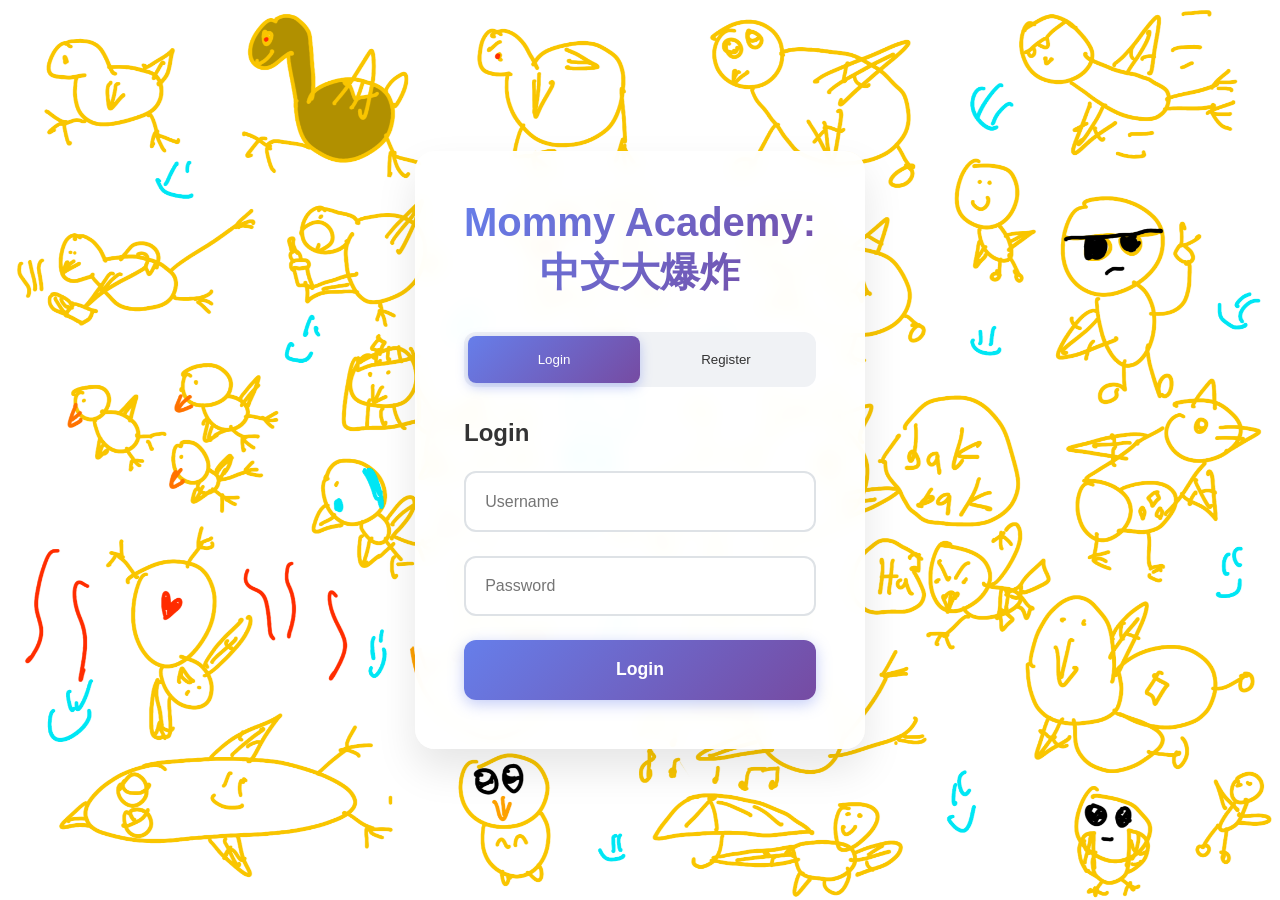
==== commit 06c06d5f: "v1.5.0. Updated to Harry Potter collection" ====
--- a/index.html
+++ b/index.html
@@ -175,18 +175,11 @@
             <div class="social-studies-tabs-container">
                 <button class="social-studies-tab-button active" data-tab="history">歷史 History</button>
                 <button class="social-studies-tab-button" data-tab="geography">地理 Geography</button>
-                <button class="social-studies-tab-button" data-tab="idioms">成語</button>
+                <button class="social-studies-tab-button" data-tab="news">時事 News</button>
                 <button class="social-studies-tab-button" data-tab="literature">文學 Literature</button>
                 <button class="social-studies-tab-button" data-tab="culture">人文 Culture</button>
             </div>
             <div class="social-studies-content-container">
-                <!-- Level Complete screen, hidden by default -->
-                <div class="level-complete-summary hidden">
-                    <div class="summary-controls-container"></div>
-                    <h3>Your Score: <span class="final-score-display">0/0</span></h3>
-                    <button class="game-action-btn secondary" id="review-social-studies-btn">Review Quiz</button>
-                    <button class="game-action-btn" id="restart-social-studies-level-btn">Restart Quiz</button>
-                </div>
                 <!-- This wrapper will now contain the quiz content and be toggled -->
                 <div class="quiz-content-wrapper">
                     <!-- History Tab Content -->
@@ -217,18 +210,18 @@
                             <p>Content for Geography at the selected level will appear here.</p>
                         </div>
                     </div>
-                    <!-- Idioms Tab Content -->
-                    <div id="idioms-content" class="social-studies-tab-content hidden">
+                    <!-- News Tab Content -->
+                    <div id="news-content" class="social-studies-tab-content hidden">
                         <div class="quiz-header">
                             <div class="tab-controls">
-                                <label for="idioms-level-select">Level:</label>
-                                <select id="idioms-level-select" class="level-select-dropdown"></select>
+                                <label for="news-level-select">Level:</label>
+                                <select id="news-level-select" class="level-select-dropdown"></select>
                             </div>
                             <h3 class="quiz-title"></h3>
                             <div class="quiz-page-status"></div>
                         </div>
                         <div class="tab-display-content">
-                            <p>Content for Idioms at the selected level will appear here.</p>
+                            <p>Content for News at the selected level will appear here.</p>
                         </div>
                     </div>
                     <!-- Literature Tab Content -->
@@ -262,9 +255,12 @@
 
                     <!-- Page Navigation -->
                     <div class="quiz-navigation-controls">
-                        <button class="game-action-btn secondary" id="prev-ss-page-btn">Previous Page</button>
+                        <button class="game-action-btn secondary hidden" id="prev-ss-page-btn">Previous Page</button>
                         <div id="ss-submit-placeholder"></div>
-                        <button class="game-action-btn secondary" id="next-ss-page-btn">Next Page</button>
+                        <button class="game-action-btn secondary hidden" id="next-ss-page-btn">Next Page</button>
+                        <button id="start-social-studies-btn" class="game-action-btn hidden">Start Quiz</button>
+                        <button id="review-social-studies-btn" class="game-action-btn hidden">Review Quiz</button>
+                        <button id="restart-social-studies-level-btn" class="game-action-btn hidden">Restart Quiz</button>
                     </div>
                 </div>
             </div>
@@ -377,6 +373,16 @@
                 </div>
             </div>
             <div class="backup-section">
+                <h3>Force Check Answer Mode</h3>
+                <p>When ON, Word Review and Word Writing activities require checking answer before you can proceed.</p>
+                <div class="switch-container">
+                    <label class="switch">
+                        <input type="checkbox" id="force-check-mode-toggle">
+                        <span class="slider round"></span>
+                    </label>
+                </div>
+            </div>
+            <div class="backup-section">
                 <h3>Data Management</h3>
                 <p>💡 Use backup to save your progress to a file. Use restore to load progress from a backup file.</p>
                 <div class="data-actions">
@@ -430,12 +436,17 @@
             <div class="header-right"></div>
         </div>
         <div class="collections-history-container">
-            <div class="collection-archive-grid-container">
-                <h3>Greek Gods Collection</h3>
-                <p class="collection-subtitle archived">Event: Sep 14 ~ Oct 15 2025 (Ended)</p>
-                <div class="collection-grid" id="greek-collection-grid"></div>
-            </div>
-        </div>
+            <!-- This container will now be populated dynamically by JS -->
+            <div class="collection-archive-grid-container" id="archive-display-area">
+            </div>
+        </div>
+        <!-- Arrow Navigation Buttons -->
+        <button id="prev-collection-btn" class="collection-nav-arrow left hidden">
+            &#9664;
+        </button>
+        <button id="next-collection-btn" class="collection-nav-arrow right hidden">
+            &#9654;
+        </button>
     </div>
 
     <!-- Collections Screen -->
@@ -482,8 +493,8 @@
                 </div>
             </div>
             <div class="collection-grid-container">
-                <h3>Disney Villains Collection</h3>
-                <p class="collection-subtitle">Event: Oct 16 ~ Nov 16 2025</p>
+                <h3>Harry Potter Collection</h3>
+                <p class="collection-subtitle">Event: Dec 15 2025 ~ Jan 31 2026</p>
                 <div class="collection-grid" id="collection-grid"></div>
             </div>
         </div>
--- a/styles.css
+++ b/styles.css
@@ -3,42 +3,45 @@
 
     /* --- Default Theme Variables --- */
 
+    /* Accent Colors */
+    --c-accent-success: #27ae60;
+    --c-accent-error: #e74c3c;
+    --c-accent-neutral: #636b72;
+    --c-accent-selected: #007bff;
+    --c-accent-selected-border: #5a6fd8;
+    --c-accent-general: var(--c-accent-selected);
+    --c-accent-reset: var(--c-accent-neutral);
+    --c-accent-exchange: #dca519;
+
     /* Text Colors */
+    --c-text-header: #333;
     --c-text-primary: #333;
     --c-text-secondary: #555;
     --c-text-tertiary: #666;
     --c-text-on-accent: #fff;
-    --c-text-link: #007bff;
-    --c-text-link-hover: #0056b3;
     --c-text-hover: #667eea;
     --c-text-placeholder: #adb5bd;
+    --c-text-label: var(--c-text-secondary);
 
     /* Background Colors */
     --c-bg-page: #f0f2f5;
     --c-bg-card: rgba(255, 255, 255, 0.95);
     --c-bg-header: rgba(255, 255, 255, 0.75);
-    --c-bg-input: rgba(255,255,255,0.8);
     --c-bg-button: rgba(0,0,0,0.05);
     --c-bg-button-hover: rgba(0,0,0,0.1);
-    --c-bg-tab-inactive: #e9ecef;
+    --c-bg-button-theme: #499fb9;
     --c-bg-tab-active: #fff;
     --c-bg-draggable: #f8f9fa;
     --c-bg-warning-section: #fff5f5;
     --c-bg-exchange: #fffaf0;
     --c-bg-collection-history-item: rgba(255, 255, 255, 0.2);
     --c-bg-recognition-box: rgb(238, 238, 236);
+    --c-bg-box-shadow: rgba(0, 0, 0, 1.0);
 
     /* Border Colors */
     --c-border-subtle: #e9ecef;
     --c-border-dark: #dee2e6;
     --c-border-warning: #fcc2c3;
-
-    /* Accent Colors */
-    --c-accent-success: #27ae60;
-    --c-accent-error: #e74c3c;
-    --c-accent-neutral: #636b72;
-    --c-accent-neutral-hover: #535960;
-    --c-accent-selected-border: #5a6fd8;
 
     /* Gradients */
     --grad-primary: linear-gradient(135deg, #667eea 0%, #764ba2 100%);
@@ -50,10 +53,11 @@
     --grad-exchange-draw: linear-gradient(135deg, #4169E1, #0047AB);
     --grad-exchange-specific: var(--grad-gacha-multi);
 
+    /* Progress Page */
     --c-progress-bar-bg: rgba(0,0,0,0.15);
-    --c-completed-item-bg: #e6f9f0;
-    --c-completed-item-text: #2dce89;
-    --c-completed-item-border: #2dce89;
+    --c-completed-item-bg: #f0f8f4;
+    --c-completed-item-text: #218838;
+    --c-completed-item-border: #218838;
 
     /* Calendar Colors */
     --grad-calendar-header: var(--grad-primary);
@@ -67,17 +71,16 @@
     /* Social Studies Colors */
     --c-tab-history-bg: #a796c5;
     --c-tab-geography-bg: #f3d084;
-    --c-tab-idioms-bg: #f1b3a6;
+    --c-tab-news-bg: #f1b3a6;
     --c-tab-literature-bg: #a2d9ea;
     --c-tab-culture-bg: #a7d5c9;
     --c-icon-shadow: 1px 1px 2px rgba(0,0,0,0.3); /* Subtle dark shadow for light themes */
-    --c-ss-action-bg: #499fb9;
+    --c-ss-action-bg: var(--c-bg-button-theme);
     --c-dropdown-bg: #f8f9fa;
     --c-answer-bank-selected-bg: #5480af;
     --c-answer-bank-paired-bg: #8298ac;
     --c-answer-bank-correct-bg: #7ca66a;
     --c-answer-bank-wrong-bg: #d17a7e;
-    --c-text-neutral: #2b2f33;
     --c-upgrade-btn-bg: rgb(174, 169, 158);
     --c-upgrade-btn-hover-bg: rgba(111, 106, 97, 1);
     --c-upgrade-btn-disabled-bg: rgba(111, 106, 97, 0.2);
@@ -85,49 +88,51 @@
     --c-pic-match-wrong-bg: #c06e73;
 
     /* Images */
-    --img-wallpaper: url('background.png');
-    --img-collection-history-bg: url('collections.jpg');
+    --img-wallpaper: url('background/background.png');
+    --img-collection-history-bg: url('background/collections.jpg');
 }
 
 body.theme-halloween {
     /* --- Halloween Theme Overrides --- */
 
+    /* Accent Colors */
+    --c-accent-success: #28a745;
+    --c-accent-error: #ff4757;
+    --c-accent-neutral: #4a4a68;
+    --c-accent-selected: #ff8c00;
+    --c-accent-selected-border: #9d3f25;
+    --c-accent-general: var(--c-accent-selected);
+    --c-accent-reset: var(--c-accent-neutral);
+
     /* Text Colors */
+    --c-text-header: #f0f2f5;
     --c-text-primary: #f0f2f5;
     --c-text-secondary: #c5ced6;
     --c-text-tertiary: #999;
     --c-text-on-accent: #fff;
-    --c-text-link: #ff8c00;
-    --c-text-link-hover: #7c4604;
     --c-text-hover: #9370DB;
     --c-text-placeholder: #777;
+    --c-text-label: var(--c-accent-selected);
 
     /* Background Colors */
     --c-bg-page: #121212;
     --c-bg-card: rgba(26, 26, 46, 0.9);
     --c-bg-header: rgba(18, 18, 18, 0.75);
-    --c-bg-input: rgba(40, 40, 55, 0.8);
     --c-bg-button: rgba(255,255,255,0.1);
     --c-bg-button-hover: rgba(255,255,255,0.2);
-    --c-bg-tab-inactive: #2c2c3e;
+    --c-bg-button-theme: #e67e22;
     --c-bg-draggable: #2c2c3e;
     --c-bg-tab-active: var(--c-bg-card);
-    --c-bg-warning-section: rgba(87, 20, 20, 0.9);
+    --c-bg-warning-section: rgba(84, 24, 24, 0.8);
     --c-bg-exchange: rgba(43, 30, 0, 0.8);
     --c-bg-collection-history-item: rgba(0, 0, 0, 0.3);
     --c-bg-recognition-box: var(--c-bg-card);
+    --c-bg-box-shadow: rgba(255, 255, 255, 0.3);
 
     /* Border Colors */
-    --c-border-subtle: rgba(196, 189, 189, 0.3);
+    --c-border-subtle: rgba(231, 224, 224, 0.5);
     --c-border-dark: #444;
     --c-border-warning: #8b0000;
-
-    /* Accent Colors */
-    --c-accent-success: #28a745;
-    --c-accent-error: #ff4757;
-    --c-accent-neutral: #4a4a68;
-    --c-accent-neutral-hover: #5f5f82;
-    --c-accent-selected-border: #9d3f25;
 
     /* Gradients */
     --grad-primary: linear-gradient(135deg, #ff8c00 0%, #e8491d 100%);
@@ -146,27 +151,24 @@
 
     /* Calendar Colors */
     --grad-calendar-header: var(--grad-primary);
-    --c-calendar-month-title: var(--c-text-link);
+    --c-calendar-month-title: var(--c-accent-selected);
     --c-calendar-day-header: var(--c-text-secondary);
     --c-calendar-event-day: #d35400;
     --c-calendar-special-day: #8e44ad;
-    --c-calendar-tooltip-bg: var(--c-bg-card);
-    --c-calendar-tooltip-text: var(--c-text-primary);
 
     /* Social Studies Colors */
     --c-tab-history-bg: #5a2a91;
     --c-tab-geography-bg: #e67e22;
-    --c-tab-idioms-bg: rgb(45, 174, 45);
+    --c-tab-news-bg: rgb(45, 174, 45);
     --c-tab-literature-bg: rgb(230, 55, 16);
     --c-tab-culture-bg: rgb(243, 186, 16);
     --c-icon-shadow: 0 0 5px rgba(255, 255, 255, 0.85); /* White glow for dark themes */
-    --c-ss-action-bg: #e67e22;
-    --c-dropdown-bg: var(--c-bg-input);
+    --c-ss-action-bg: var(--c-bg-button-theme);
+    --c-dropdown-bg: var(--c-bg-card);
     --c-answer-bank-selected-bg: #8e44ad;
     --c-answer-bank-paired-bg: #886996;
     --c-answer-bank-correct-bg: var(--c-accent-success);
     --c-answer-bank-wrong-bg: var(--c-accent-error);
-    --c-text-neutral: var(--c-text-link);
     --c-upgrade-btn-bg: var(--grad-error);
     --c-upgrade-btn-hover-bg: var(--grad-error);
     --c-upgrade-btn-disabled-bg: var(--c-accent-neutral);
@@ -174,8 +176,103 @@
     --c-pic-match-wrong-bg: var(--c-accent-error);
 
     /* Images */
-    --img-wallpaper: url('background-halloween.png');
-    --img-collection-history-bg: url('background-halloween.png');
+    --img-wallpaper: url('background/background-halloween.png');
+    --img-collection-history-bg: url('background/background-halloween.png');
+}
+
+body.theme-xmas {
+    /* --- Christmas Theme Overrides --- */
+
+    /* Accent Colors */
+    --c-accent-success: #154f33; /* Green */
+    --c-accent-error: #7d1d1d; /* Red */
+    --c-accent-neutral: #74797d;
+    --c-accent-selected: #5d6369;
+    --c-accent-selected-border: rgba(255, 255, 255, 0.35);
+    --c-accent-general: #273988;
+    --c-accent-reset: linear-gradient(135deg, #b57575 0%, #3C0A0A 100%);
+
+    /* Text Colors */
+    --c-text-header: #f0f2f5;
+    --c-text-primary: #4E3524;
+    --c-text-secondary: #71665d;
+    --c-text-tertiary: #999;
+    --c-text-on-accent: #fff;
+    --c-text-hover: #3C0A0A;
+    --c-text-placeholder: #8a8383;
+    --c-text-label: rgb(13, 100, 59, 0.9);
+
+    /* Background Colors */
+    --c-bg-page: rgba(196, 196, 196, 0.5);
+    --c-bg-card:  rgba(255, 255, 255, 0.5);
+    --c-bg-header: rgba(10, 46, 29, 0.75); /* Dark Green tint */
+    --c-bg-button: rgba(255,255,255,0.1);
+    --c-bg-button-hover: rgba(196, 196, 196, 0.5);
+    --c-bg-button-theme: #ab1c2b;
+    --c-bg-draggable: rgb(202, 200, 194, 0.75);
+    --c-bg-tab-active: var(--c-bg-card);
+    --c-bg-warning-section: rgba(87, 25, 25, 0.75);
+    --c-bg-exchange: var(--c-bg-card);
+    --c-bg-collection-history-item: var(--c-bg-card);
+    --c-bg-recognition-box: var(--c-bg-card);
+
+
+    /* Border Colors */
+    --c-border-subtle: rgba(193, 183, 183, 0.4);
+    --c-border-dark: #b7b5b5;
+    --c-border-warning: #8b0000;
+
+    /* Gradients */
+    /*--grad-primary: linear-gradient(135deg, #218838 0%, #0A2E1D 100%); */ /* green grad */
+    /*--grad-primary: linear-gradient(135deg, #b57575 0%, #3C0A0A 100%); */ /* red grad */
+    --grad-primary: linear-gradient(135deg, #a8947b 0%, #3c281b 100%);  /* brown grad */
+    --grad-success: linear-gradient(135deg, #218838 0%, #0A2E1D 100%);
+    --grad-error: linear-gradient(135deg, #CD1C36 0%, #3C0A0A 100%);
+    --grad-gacha-single: linear-gradient(135deg, #218838, #395A32);
+    --grad-gacha-multi: linear-gradient(135deg, #c82333, #721c24);
+    --grad-progress-bar-fill: var(--grad-gacha-multi);
+    --grad-exchange-draw: var(--grad-gacha-single);
+    --grad-exchange-specific: var(--grad-gacha-multi);
+
+    /* Progress Page */
+    --c-progress-bar-bg: rgba(0,0,0,0.15);
+    --c-completed-item-bg: #6b8973;
+    --c-completed-item-text: var(--c-text-header);
+    --c-completed-item-border: #6b8973;
+
+    /* Calendar Colors */
+    --grad-calendar-header: var(--c-bg-header);
+    --c-calendar-month-title: var(--c-text-primary);
+    --c-calendar-day-header: #888;
+    --c-calendar-event-day: #218838;
+    --c-calendar-special-day: #c82333;
+
+    /* Social Studies Colors */
+    --c-tab-history-bg: #870020;
+    --c-tab-geography-bg: #CD1C36;
+    --c-tab-news-bg: #bcab97;
+    --c-tab-literature-bg: #395A32;
+    --c-tab-culture-bg: #193E1A;
+
+/*    --c-tab-history-bg: #870020;
+    --c-tab-geography-bg: #A86454;
+    --c-tab-news-bg: #bcab97;
+    --c-tab-literature-bg: #7A99A2;
+    --c-tab-culture-bg:  #395A32;*/
+
+    --c-icon-shadow: 0 0 5px rgba(255, 255, 255, 0.85); /* White glow for dark themes */
+    --c-ss-action-bg: var(--c-text-label);
+    --c-dropdown-bg: var(--c-bg-card);
+    --c-answer-bank-selected-bg: rgba(111, 106, 97, 1);
+    --c-answer-bank-paired-bg: rgba(111, 106, 97, 1);
+    --c-answer-bank-correct-bg: var(--c-accent-success);
+    --c-answer-bank-wrong-bg: var(--c-accent-error);
+    --c-pic-match-correct-bg: var(--c-accent-success);
+    --c-pic-match-wrong-bg: var(--c-accent-error);
+
+    /* Images */
+    --img-wallpaper: url('background/background-xmas.png');
+    --img-collection-history-bg: url('background/background-xmas2.png');
 }
 
 * {
@@ -244,7 +341,7 @@
 .auth-tabs {
     display: flex;
     margin-bottom: 2rem;
-    background: var(--c-bg-page); /* THEME FIX */
+    background: var(--c-bg-page);
     border-radius: 12px;
     padding: 4px;
 }
@@ -258,7 +355,7 @@
     transition: all 0.3s ease;
     border-radius: 8px;
     font-weight: 500;
-    color: var(--c-text-primary); /* THEME FIX */
+    color: var(--c-text-primary);
 }
 
 .tab-button.active {
@@ -275,12 +372,12 @@
 
 .auth-form input {
     padding: 1.2rem;
-    border: 2px solid var(--c-border-dark); /* THEME FIX */
+    border: 2px solid var(--c-border-dark);
     border-radius: 12px;
     font-size: 1rem;
     transition: all 0.3s ease;
-    background: var(--c-bg-input);
-    color: var(--c-text-primary); /* THEME FIX */
+    background: var(--c-bg-card);
+    color: var(--c-text-primary);
 }
 
 .auth-form input:focus {
@@ -315,8 +412,8 @@
     display: flex;
     justify-content: space-between;
     align-items: center;
-    color: var(--c-text-primary);
-    border-bottom: 1px solid var(--c-border-subtle); /* THEME FIX */
+    color: var(--c-text-header);
+    border-bottom: 1px solid var(--c-border-subtle);
 }
 
 .header.page-header {
@@ -368,7 +465,7 @@
     font-size: 12px;
     padding: 0.7rem 1.5rem;
     background: var(--c-bg-button);
-    color: var(--c-text-primary);
+    color: var(--c-text-header);
     border: 1px solid rgba(0,0,0,0.1); /* This can stay for a subtle effect */
     border-radius: 25px;
     cursor: pointer;
@@ -376,9 +473,18 @@
     font-weight: 500;
 }
 
+.dev-btn {
+    background: var(--c-bg-button);
+    color: var(--c-text-primary);
+}
+
 .user-info button:hover,
 .header.page-header button:hover,
-.header button:hover,
+.header button:hover {
+    background: var(--c-bg-button-hover);
+    transform: translateY(-1px);
+}
+
 .dev-btn:hover {
     background: var(--c-bg-button-hover);
     transform: translateY(-1px);
@@ -554,7 +660,7 @@
     padding: 4rem;
     border-radius: 25px;
     box-shadow: 0 20px 50px rgba(0,0,0,0.1);
-    margin-bottom: 2rem;
+    margin-bottom: 1rem;
     border: 1px solid rgba(255,255,255,0.3);
     animation: wordSlideIn 0.5s ease-out;
     position: relative;
@@ -595,6 +701,7 @@
     font-size: 5rem;
     font-weight: bold;
     text-align: center;
+    color: black;
     background: var(--grad-primary);
     -webkit-background-clip: text;
     -webkit-text-fill-color: transparent;
@@ -629,13 +736,13 @@
 .action-buttons {
     display: flex;
     gap: 3rem;
-    margin-bottom: 2rem;
+    margin-top: 1.5rem;
     touch-action: manipulation;
 }
 
 .action-btn {
-    width: 100px;
-    height: 100px;
+    width: 80px;
+    height: 80px;
     border-radius: 50%;
     border: none;
     font-size: 3rem;
@@ -644,51 +751,41 @@
     color: var(--c-text-on-accent);
     font-weight: bold;
     box-shadow: 0 8px 25px rgba(0,0,0,0.2);
-    position: relative;
-    overflow: hidden;
-}
-
-.action-btn::before {
-    content: '';
-    position: absolute;
-    top: 50%;
-    left: 50%;
-    transform: translate(-50%, -50%);
-    width: 0;
-    height: 0;
-    border-radius: 50%;
-    background: rgba(255,255,255,0.3);
-    transition: all 0.3s;
-}
-
-.action-btn:hover::before {
-    width: 100px;
-    height: 100px;
-}
-
+}
 .action-btn.cross {
     background: var(--grad-error);
 }
-
 .action-btn.check {
     background: var(--grad-success);
 }
-
 .action-btn:hover {
     transform: scale(1.1);
     box-shadow: 0 12px 35px rgba(0,0,0,0.3);
 }
-
 .action-btn:active {
     transform: scale(0.95);
 }
 
+.action-btn.cross:disabled,
+.action-btn.cross:disabled:hover,
+.action-btn.check:disabled,
+.action-btn.check:disabled:hover {
+    background: var(--c-accent-neutral);
+    opacity: 0.6;
+    cursor: not-allowed;
+    transform: none;
+    box-shadow: none;
+}
+
 .score-display, .progress-info {
-    color: var(--c-text-secondary);
+    color: var(--c-text-header);
     font-size: 1.3rem;
     font-weight: 600;
     text-shadow: 0 1px 3px rgba(0,0,0,0.1);
     margin-bottom: 1.2rem;
+}
+.progress-info {
+    color: var(--c-text-primary);
 }
 
 .score-display {
@@ -726,7 +823,7 @@
     display: grid;
     grid-template-columns: repeat(auto-fill, minmax(150px, 1fr));
     gap: 1rem;
-    background: var(--c-bg-card); /* THEME FIX */
+    background: var(--c-bg-card);
     padding: 2rem;
     border-radius: 15px;
     margin-bottom: 2rem;
@@ -734,20 +831,20 @@
 }
 
 .sentence-word-item {
-    background: var(--c-bg-page); /* THEME FIX */
+    background: var(--c-bg-page);
     padding: 0.8rem;
     border-radius: 8px;
-    border: 1px solid var(--c-border-subtle); /* THEME FIX */
+    border: 1px solid var(--c-border-subtle);
     font-size: 1.3rem;
     font-weight: 350;
     cursor: pointer;
     transition: all 0.3s ease;
     user-select: none;
-    color: var(--c-text-primary); /* THEME FIX */
+    color: var(--c-text-primary);
 }
 
 .sentence-word-item:hover {
-    background: var(--c-bg-button-hover); /* THEME FIX */
+    background: var(--c-bg-button-hover);
     transform: scale(1.02);
     border-color: #adb5bd;
 }
@@ -795,11 +892,11 @@
     background-color: var(--c-bg-card);
     backdrop-filter: blur(10px);
     border-radius: 15px;
-    box-shadow: 0 8px 25px rgba(0,0,0,0.1);
+    box-shadow: 0 8px 25px rgba(0,0,0,0.3);
     text-align: center;
     cursor: pointer;
     transition: all 0.3s ease;
-    border: 2px solid transparent;
+    border: 2px thin transparent;
     position: relative;
     background-size: cover;
     background-position: center;
@@ -914,10 +1011,10 @@
 }
 
 .game-action-btn {
-    padding: 1rem 2rem;
+    padding: 0.8rem 1.5rem;
     border: none;
     border-radius: 10px;
-    font-size: 1.1rem;
+    font-size: 1rem;
     font-weight: 600;
     cursor: pointer;
     transition: all 0.3s ease;
@@ -932,15 +1029,9 @@
 }
 
 .game-action-btn.secondary {
-    background: var(--c-accent-neutral);
+    background: var(--c-accent-reset);
     box-shadow: 0 4px 15px rgba(102, 110, 118, 0.4);
 }
-
-.game-action-btn.secondary:hover {
-    background: var(--c-accent-neutral-hover);
-    box-shadow: 0 6px 20px rgba(108, 117, 125, 0.6);
-}
-
 .game-action-btn:active {
     transform: translateY(0) scale(0.95);
     transition: all 0.1s ease;
@@ -1002,7 +1093,7 @@
 }
 
 .pairing-word.selected {
-    background: var(--c-text-link);
+    background: var(--c-accent-selected);
     color: var(--c-text-on-accent);
     border-color: var(--c-accent-selected-border);
     transform: translateY(-2px) scale(1.05);
@@ -1012,7 +1103,7 @@
 .pairing-word.found {
     background: var(--c-accent-success);
     color: var(--c-text-on-accent);
-    border-color: #228e3b;
+    border-color: rgba(34, 142, 59, 0.25);
     cursor: default;
     transform: none;
 }
@@ -1231,7 +1322,7 @@
 .recognition-box p {
     font-size: 1rem;
     color: var(--c-text-secondary);
-    margin-top: 1rem;
+    margin-top: 0.5rem;
 }
 
 .recognition-box.placeholder {
@@ -1256,7 +1347,7 @@
 .upgrade-cost {
     font-weight: bold;
     margin-top: 0.5rem;
-    color: var(--c-text-neutral) !important;
+    color: var(--c-text-label) !important;
 }
 
 .theme-tip p {
@@ -1330,10 +1421,9 @@
 }
 
 .theme-btn.active {
-    background: var(--c-ss-action-bg);
+    background: var(--c-bg-button-theme);
     color: var(--c-text-on-accent);
     box-shadow: 0 2px 8px rgba(0,0,0,0.3);
-    transform: scale(1.05);
 }
 
 .theme-btn:disabled {
@@ -1463,8 +1553,8 @@
 }
 
 .nav-btn {
-    padding: 0.5rem 1rem;
-    background: var(--c-text-link);
+    padding: 0.6rem 1.1rem;
+    background: var(--c-accent-general);
     color: var(--c-text-on-accent);
     border: none;
     border-radius: 6px;
@@ -1475,8 +1565,7 @@
 }
 
 .nav-btn:hover:not(:disabled) {
-    background: var(--c-text-link-hover);
-    transform: translateY(-1px);
+    transform: translateY(-2px);
 }
 
 .nav-btn:disabled {
@@ -1622,16 +1711,16 @@
     cursor: pointer;
     border: 1px solid #ccc;
     border-bottom: none;
-    background-color: var(--c-bg-tab-inactive);
+    background-color: var(--c-bg-page); /* not used anyway */
     border-radius: 10px 10px 0 0;
     margin-right: 2px;
     transition: background-color 0.3s ease;
-    color: var(--c-text-primary);
+    color: var(--c-text-header);
 }
 
 .social-studies-tab-button[data-tab="history"] { background-color: var(--c-tab-history-bg); }
 .social-studies-tab-button[data-tab="geography"] { background-color: var(--c-tab-geography-bg); }
-.social-studies-tab-button[data-tab="idioms"] { background-color: var(--c-tab-idioms-bg); }
+.social-studies-tab-button[data-tab="news"] { background-color: var(--c-tab-news-bg); }
 .social-studies-tab-button[data-tab="literature"] { background-color: var(--c-tab-literature-bg); }
 .social-studies-tab-button[data-tab="culture"] { background-color: var(--c-tab-culture-bg); }
 
@@ -1673,6 +1762,10 @@
     background: var(--c-dropdown-bg);
     color: var(--c-text-primary);
 }
+.level-select-dropdown:focus {
+  outline: none;
+  border-color: var(--c-border-dark); /* to overwrite system default color blue */
+}
 
 .tab-display-content {
     padding: 1rem;
@@ -1681,12 +1774,42 @@
     min-height: 200px;
 }
 
+
+/* Social Studies Cover Page Styles */
+.ss-cover-page {
+    display: flex;
+    flex-direction: column;
+    align-items: center; /* Horizontally center the content */
+    text-align: center;   /* Center the text within all elements */
+    box-sizing: border-box;
+    width: 100%;
+    height: 100%;
+}
+
+.ss-cover-page .cover-image {
+    max-width: 80%;
+    max-height: 300px; /* Prevent image from being too tall */
+    height: auto;
+    border-radius: 6px;
+    box-shadow: 0 4px 15px rgba(0, 0, 0, 0.1);
+    margin-bottom: 25px;
+    object-fit: cover;
+}
+
+.ss-cover-page .cover-description {
+    font-size: 1rem;
+    line-height: 1.1;
+    color: var(--c-text-primary);
+    max-width: 600px; /* Constrain width for better readability */
+    margin-bottom: 30px;
+}
+
 /* --- Social Studies Quiz-Specific Styles --- */
 .quiz-header {
     display: flex;
     justify-content: space-between;
     align-items: center;
-    margin-bottom: 1.5rem;
+    margin-bottom: 1rem;
 }
 .quiz-title {
     flex-grow: 1;
@@ -1705,7 +1828,6 @@
     display: grid;
     grid-template-columns: repeat(auto-fill, minmax(210px, 1fr));
     gap: 1.5rem;
-    margin-bottom: 2rem;
 }
 .pic-match-item {
     border: 2px solid var(--c-border-dark);
@@ -1728,25 +1850,27 @@
     padding: 0.5rem;
     text-align: center;
     font-weight: 500;
-    background: #f8f9fa;
+    background: var(--c-bg-draggable);
     min-height: 38px;
-    color: var(--c-text-placeholder);
+    color: var(--c-text-primary) !important;
     transition: all 0.3s ease;
 }
 
 .pic-match-item.correct {
     border-color: var(--c-pic-match-correct-bg);
+    color: var(--c-text-header);
 }
 .pic-match-item.correct .pic-match-answer-box {
     background: var(--c-pic-match-correct-bg);
-    color: var(--c-text-on-accent);
+    color: var(--c-text-header) !important;
 }
 .pic-match-item.wrong {
     border-color: var(--c-pic-match-wrong-bg);
+    color: var(--c-text-header);
 }
 .pic-match-item.wrong .pic-match-answer-box {
     background: var(--c-pic-match-wrong-bg);
-    color: var(--c-text-on-accent);
+    color: var(--c-text-header) !important;
 }
 
 .pic-match-answer-bank {
@@ -1754,16 +1878,17 @@
     flex-wrap: wrap;
     justify-content: center;
     gap: 1rem;
-    margin-bottom: 2rem;
-    padding-top: 1rem;
+    /*margin-bottom: 2rem;*/
+    padding-top: 1.5rem;
+    padding-bottom: 1.5rem;
     border-top: 1px solid var(--c-border-subtle);
 }
 .answer-bank-btn {
     padding: 0.8rem 1.2rem;
     font-size: 1.1rem;
-    border: 1px solid #6c757d;
+    border: 1px solid #767f86;
     background: var(--c-bg-draggable);
-    color: var(--c-text-on-accent);
+    color: var(--c-text-on-primary);
     border-radius: 10px;
     cursor: pointer;
     font-weight: 500;
@@ -1774,21 +1899,37 @@
     color: var(--c-text-on-accent);
     border-color: var(--c-answer-bank-selected-bg);
     transform: scale(1.1);
-    box-shadow: 0 4px 10px rgba(0,123,255,0.3);
+    box-shadow: 0 4px 10px rgba(0,0,0,0.3);
 }
 .answer-bank-btn:hover {
     transform: scale(1.1);
 }
+.answer-bank-btn.used {
+    opacity: 0.6;
+    transform: scale(0.95);
+}
 
 .quiz-navigation-controls {
     display: flex;
-    justify-content: space-between;
+    justify-content: center;
     align-items: center;
     gap: 1rem;
-    margin-top: 2rem;
-    padding-top: 1.5rem;
+    margin-top: 25px;
+    padding: 0 20px;
+    box-sizing: border-box;
     border-top: 1px solid var(--c-border-subtle);
-}
+    padding-top: 1.2rem;
+}
+
+/* push Prev button to the left and Next button to the right */
+.quiz-navigation-controls #prev-ss-page-btn {
+    margin-right: auto;
+}
+
+.quiz-navigation-controls #next-ss-page-btn {
+    margin-left: auto;
+}
+
 .quiz-navigation-controls .game-action-btn {
     padding: 0.8rem 1.2rem;
     font-size: 1rem;
@@ -1799,8 +1940,8 @@
 }
 .level-complete-summary h3 {
     font-size: 1.3rem;
-    margin-top: 5rem;
-    margin-bottom: 2rem;
+    margin-top: 1rem;
+    margin-bottom: 1rem;
 }
 
 .level-complete-actions {
@@ -1821,6 +1962,7 @@
     background: #e9ecef;
 }
 
+#social-studies-screen #start-social-studies-btn,
 #social-studies-screen #review-social-studies-btn,
 #social-studies-screen #submit-social-studies-btn,
 #social-studies-screen #restart-social-studies-level-btn {
@@ -1828,6 +1970,7 @@
     box-shadow: 0 4px 15px rgba(82, 162, 186, 0.2);
 }
 
+#social-studies-screen #start-social-studies-btn:hover,
 #social-studies-screen #review-social-studies-btn:hover,
 #social-studies-screen #submit-social-studies-btn:hover,
 #social-studies-screen #restart-social-studies-level-btn:hover {
@@ -1835,6 +1978,7 @@
     filter: brightness(1.1); /* A simple, theme-agnostic hover effect */
 }
 
+#social-studies-screen #start-social-studies-btn,
 #social-studies-screen #review-social-studies-btn,
 #social-studies-screen #restart-social-studies-level-btn {
     color: white;
@@ -1854,7 +1998,7 @@
     text-align: center;
     font-size: 1.1rem;
     font-weight: 300;
-    margin-bottom: 2rem;
+    margin-bottom: 1.5rem;
     color: var(--c-text-secondary);
 }
 .match-quiz-container {
@@ -1862,8 +2006,16 @@
     display: grid;
     grid-template-columns: 1fr 1fr;
     gap: 6rem;
-    align-items: start;
+    align-items: center;
     padding: 0 1.5rem;
+}
+.match-quiz-image {
+    display: block;
+    max-width: 500px;
+    height: auto;
+    margin: 0 auto 3rem; /* Top=0, Right/Left=auto, Bottom=3rem */
+    border-radius: 8px;
+    box-shadow: 0 4px 8px rgba(0,0,0,0.1);
 }
 .match-lines-canvas {
     position: absolute;
@@ -2036,8 +2188,8 @@
 }
 
 .mchoice-option input[type="radio"]:checked + label::before {
-    background: #5480af;
-    border-color: #5480af;
+    background: var(--c-answer-bank-selected-bg);
+    border-color: var(--c-answer-bank-selected-bg);
 }
 .mchoice-option input[type="radio"]:checked + label::after {
     transform: translateY(-50%) scale(1);
@@ -2078,6 +2230,58 @@
     background-color: transparent;
 }
 
+
+/* Pic Label Quiz Styles */
+.pic-label-container {
+    position: relative;
+    /* max-width is defined in renderPicLabelQuiz */
+    width: 100%;
+    margin: 20px auto;
+    user-select: none;
+}
+
+.pic-label-container img {
+    display: block;
+    width: 100%;
+    height: auto;
+    border-radius: 8px;
+}
+
+.pic-label-hotspot {
+    position: absolute;
+    padding: 5px 10px;
+    font-size: 0.9em;
+    cursor: pointer;
+    border-radius: 4px;
+    box-shadow: 0 2px 4px rgba(0,0,0,0.1);
+    transition: background-color 0.2s, border-color 0.2s, color 0.2s;
+    background-color: var(--c-bg-draggable);
+    transform: translate(-50%, -50%);
+    white-space: nowrap;
+}
+
+.pic-label-hotspot.correct {
+    border: 2px solid var(--c-pic-match-correct-bg);
+    background-color: var(--c-pic-match-correct-bg);
+    color: var(--c-text-on-accent);
+    font-weight: bold;
+}
+
+.pic-label-hotspot.wrong {
+    border: 2px solid var(--c-pic-match-wrong-bg);
+    background-color: var(--c-pic-match-wrong-bg);
+    color: var(--c-text-on-accent);
+    font-weight: bold;
+    text-decoration: line-through;
+}
+
+.pic-match-answer-bank {
+    display: flex;
+    flex-wrap: wrap;
+    justify-content: center;
+    gap: 10px;
+    margin-top: 20px;
+}
 
 /* Progress Screen Layout Improvements - 3 Column Layout */
 .progress-details {
@@ -2214,7 +2418,7 @@
     font-size: 1.3rem;
     text-align: center;
     color: var(--c-text-primary);
-    border-bottom: 2px solid #eee;
+    border-bottom: 2px solid var(--c-text-secondary);
     padding-bottom: 1rem;
 }
 
@@ -2237,7 +2441,7 @@
 
 .listening-word-grid {
     display: grid;
-    grid-template-columns: repeat(auto00px, 1fr));
+    grid-template-columns: repeat(2, 1fr);
     gap: 0.5rem;
 }
 
@@ -2424,7 +2628,7 @@
 }
 
 .reset-section h3 {
-    color: var(--c-accent-error);
+    color: var(--c-text-header);
     margin-bottom: 1.5rem;
     display: flex;
     align-items: center;
@@ -2444,7 +2648,7 @@
 
 .reset-info p {
     margin: 0.5rem 0;
-    color: var(--c-text-primary); /* THEME FIX */
+    color: var(--c-text-header);
 }
 
 .reset-info strong {
@@ -2460,7 +2664,7 @@
 }
 
 .reset-input label {
-    color: var(--c-text-primary);
+    color: var(--c-text-header);
     font-weight: 600;
     min-width: 120px;
 }
@@ -2468,10 +2672,16 @@
 .reset-input select {
     padding: 0.8rem;
     border-radius: 8px;
-    border: 1px solid rgba(231, 76, 60, 0.5);
-    background: rgba(255,255,255,0.9);
+    /*border: 1px solid rgba(231, 76, 60, 0.5); */
+    border: 1px solid var(--c-border-dark);
+    background: var(--c-dropdown-bg);
+    color: var(--c-text-primary);
     font-size: 1rem;
     min-width: 120px;
+}
+.reset-input select:focus {
+  outline: none;
+  border-color: var(--c-border-dark); /* to overwrite system default color blue */
 }
 
 .reset-btn {
@@ -2502,7 +2712,7 @@
 }
 
 .minigame-reset-section h3 {
-    color: var(--c-accent-error);
+    color: var(--c-text-header);
     margin-bottom: 1.5rem;
     display: flex;
     align-items: center;
@@ -2516,7 +2726,7 @@
 
 .minigame-reset-info p {
     margin: 0.5rem 0;
-    color: var(--c-text-primary); /* THEME FIX */
+    color: var(--c-text-header);
 }
 
 .minigame-reset-actions {
@@ -2524,6 +2734,56 @@
     display: flex;
     border-top: 1px solid rgba(231, 76, 60, 0.3);
     padding-top: 1.5rem;
+}
+
+.switch-container {
+    margin-top: 1rem;
+}
+.switch {
+    position: relative;
+    display: inline-block;
+    width: 60px;
+    height: 34px;
+}
+.switch input {
+    opacity: 0;
+    width: 0;
+    height: 0;
+}
+.slider {
+    position: absolute;
+    cursor: pointer;
+    top: 0;
+    left: 0;
+    right: 0;
+    bottom: 0;
+    background-color: #ccc;
+    transition: .4s;
+}
+.slider:before {
+    position: absolute;
+    content: "";
+    height: 26px;
+    width: 26px;
+    left: 4px;
+    bottom: 4px;
+    background-color: white;
+    transition: .4s;
+}
+input:checked + .slider {
+    background-color: var(--c-accent-success);
+}
+input:focus + .slider {
+    box-shadow: 0 0 1px var(--c-accent-success);
+}
+input:checked + .slider:before {
+    transform: translateX(26px);
+}
+.slider.round {
+    border-radius: 34px;
+}
+.slider.round:before {
+    border-radius: 50%;
 }
 
 /* Collections & Gacha */
@@ -2553,7 +2813,7 @@
     gap: 0.5rem;
     font-size: 1.4rem;
     font-weight: bold;
-    color: var(--c-text-primary);
+    color: var(--c-text-header);
 }
 
 .diamond-icon {
@@ -2575,7 +2835,7 @@
 #cultural-points-display-recognition {
     font-size: 1.2rem;
     font-weight: bold;
-    color: var(--c-text-primary);
+    color: var(--c-text-header);
 }
 
 #cultural-recognition-btn {
@@ -2619,23 +2879,23 @@
 }
 
 #exchange-ticket-wrapper.exchange-active {
-    background: #daa520 !important;
+    background: var(--c-accent-exchange) !important;
     color: white;
-    box-shadow: 0 0 10px rgba(218, 165, 32, 0.7);
+    /*box-shadow: 0 0 10px rgba(218, 165, 32, 0.7); */
+    box-shadow: 2px 2px 10px rgba(0, 0, 0, 0.2);
     border-color: transparent !important;
 }
 
-
 .exchange-ui-container {
-    background: var(--c-bg-exchange); /* THEME FIX */
-    border: 2px solid #daa520;
+    background: var(--c-bg-exchange);
+    border: 2px solid var(--c-accent-exchange);
     padding: 1rem;
     border-radius: 15px;
     margin-bottom: 2rem;
     text-align: center;
 }
 .exchange-status h2 {
-    color: #dca519;
+    color: var(--c-accent-exchange);
     margin-bottom: 0.5rem;
     text-shadow: 2px 2px 8px rgba(0,0,0,0.1);
 }
@@ -2654,7 +2914,7 @@
     margin-bottom: 1.5rem;
 }
 .exchange-points-display strong {
-    color: var(--c-text-primary); /* THEME FIX */
+    color: var(--c-text-primary);
     text-shadow: 2px 2px 8px rgba(0,0,0,0.3);
 }
 .exchange-buy-options {
@@ -2663,7 +2923,7 @@
     flex-wrap: wrap;
 }
 .exchange-buy-btn {
-    padding: 0.6rem 1.0rem;
+    padding: 0.6rem 0.8rem;
     font-size: 1rem;
     font-weight: 600;
     background: var(--grad-exchange-draw);
@@ -2678,7 +2938,7 @@
 }
 .exchange-buy-btn:disabled,
 .exchange-buy-btn.specific:disabled {
-    background: #95a5a6;
+    background: rgba(166, 170, 171, 0.85);
     cursor: not-allowed;
     transform: none;
     box-shadow: none;
@@ -2708,10 +2968,17 @@
 .specific-exchange-wrapper select {
     padding: 0.8rem;
     border-radius: 8px;
-    border: 1px solid var(--c-border-dark); /* THEME FIX */
+    border: 1px solid var(--c-border-dark);
     font-size: 1rem;
     width: 400px;
     transition: all 0.3s ease;
+    background: var(--c-dropdown-bg);
+    color: var(--c-text-primary);
+}
+
+.specific-exchange-wrapper select:focus {
+  outline: none;
+  border-color: var(--c-border-dark); /* to overwrite system default color blue */
 }
 
 .ticket-icon {
@@ -2735,12 +3002,12 @@
     border-radius: 12px;
     cursor: pointer;
     transition: all 0.3s ease;
-    box-shadow: 0 4px 15px rgba(245, 166, 35, 0.4);
+    box-shadow: 0 4px 15px rgba(0,0,0,0.4);
 }
 
 .gacha-draw-btn:hover {
     transform: translateY(-2px);
-    box-shadow: 0 6px 20px rgba(245, 166, 35, 0.6);
+    box-shadow: 0 6px 20px rgba(0,0,0,0.7);
 }
 
 .gacha-draw-wrapper {
@@ -2813,15 +3080,15 @@
 .gacha-draw-btn.multi-draw {
     background: var(--grad-gacha-multi);
     color: var(--c-text-on-accent);
-    box-shadow: 0 4px 15px rgba(121, 40, 202, 0.4);
+    box-shadow: 0 4px 15px rgba(0,0,0,0.4);
 }
 
 .gacha-draw-btn.multi-draw:hover {
-    box-shadow: 0 6px 20px rgba(121, 40, 202, 0.6);
+    box-shadow: 0 6px 20px rgba(0,0,0,0.7);
 }
 
 .collection-grid-container {
-    background: var(--c-bg-card); /* THEME FIX */
+    background: var(--c-bg-card);
     padding: 1rem 2rem 2rem;
     border-radius: 15px;
     box-shadow: 0 5px 20px rgba(0,0,0,0.05);
@@ -2849,11 +3116,11 @@
 
 /* Villain collection specific styles - full image with invisible names */
 #collections-screen .collection-grid .collection-item {
-    background: #f8f9fa !important;
+    /*background: #f8f9fa !important;*/ /* this is needed if image doesn't fill up entire box */
     border-radius: 12px;
     padding: 0 !important;
     text-align: center;
-    border: 2px solid var(--c-border-subtle); /* THEME FIX */
+    border: 2px solid var(--c-border-subtle);
     transition: all 0.3s ease;
     position: relative;
     min-height: 220px;
@@ -2965,7 +3232,7 @@
 }
 
 #collections-screen .collection-grid .collection-item.selected-for-exchange {
-    box-shadow: 0 0 15px 5px #ffd700 !important;
+    box-shadow: 0 0 12px 1px #ffd700 !important;
     transform: scale(1.05) !important;
 }
 
@@ -3009,7 +3276,7 @@
 
 .collection-item:not(.owned) .collection-item-name::before {
     content: '???';
-    color: var(--c-text-placeholder); /* THEME FIX */
+    color: var(--c-text-placeholder);
     font-size: 3rem;
     font-weight: bold;
     text-align: center;
@@ -3032,10 +3299,39 @@
     line-height: 1.2;
 }
 
+/* these doesn't work for now */
 .collection-item.Common { border-color: #adb5bd; }
 .collection-item.Rare { border-color: #4B89DA; }
 .collection-item.Epic { border-color: #8A4EDA; }
 .collection-item.Legendary { border-color: #F5A623; }
+
+
+/* REMOVE LATER - Birthday item */
+#collections-screen .collection-grid .collection-item.Free {
+    border: 1px transparent var(--c-text-placeholder);
+    box-shadow: 0 8px 15px var(--c-bg-box-shadow);
+    transform: scale(1.02) translateY(-5px);
+}
+#collections-screen .collection-grid .collection-item.unowned-promo .collection-item-name::before,
+#collections-screen .collection-grid .collection-item.unowned-promo:not(.owned)::before {
+    color: var(--c-text-secondary);
+    text-shadow: 1px 1px 3px rgba(0, 0, 0, 0.5);
+}
+
+#collections-screen .collection-grid .collection-item.unowned-promo {
+    background: var(--grad-gacha-single) !important;
+    border: 1px solid #daa520;
+    box-shadow: 0 4px 12px rgba(0, 0, 0, 0.1); /* minimal shadow */
+    transform: none;
+    display: flex;
+    align-items: center;
+    justify-content: center;
+    padding: 0.8rem;
+    color: var(--c-text-primary);
+    text-align: center;
+    font-weight: 500;
+    font-size: 1.0rem;
+}
 
 .collection-item .exchange-actions-wrapper {
     position: absolute;
@@ -3087,8 +3383,8 @@
     z-index: 5;
 }
 .exchange-btn {
-    width: 24px;
-    height: 24px;
+    width: 26px;
+    height: 26px;
     border-radius: 50%;
     border: none;
     font-size: 1.2rem;
@@ -3297,10 +3593,14 @@
 .collection-archive-grid-container {
     background: transparent;
     backdrop-filter: none;
-    padding: 2rem;
+    padding: 0.5rem 2rem;
     border-radius: 0;
     box-shadow: none;
     border: none;
+
+    display: flex;
+    flex-direction: column; /* Stack children (h3, subtitle, grid) vertically */
+    align-items: center;
 }
 
 .collection-archive-grid-container h3,
@@ -3308,6 +3608,9 @@
     color: white; /* This should be fine on a dark static background */
     text-shadow: 2px 2px 4px rgba(0,0,0,0.8);
     text-align: center;
+}
+.collection-archive-grid-container .collection-subtitle {
+    margin-bottom: 3rem;
 }
 
 .collections-history-btn {
@@ -3336,12 +3639,14 @@
 }
 
 .collections-history-container .collection-grid {
-    grid-template-columns: repeat(6, 1fr);
-    gap: 1.5rem 1.5rem;
+    display: grid;
+    grid-template-columns: 1fr; /* Override the property from its parent: .collection-grid */
+    width: 100%;
+    gap: 1.5rem 1rem;
 }
 
 .collections-history-container .collection-item {
-    background: var(--c-bg-collection-history-item); /* THEME FIX */
+    background: var(--c-bg-collection-history-item);
     backdrop-filter: blur(5px);
     padding: 0;
     margin: 0;
@@ -3356,20 +3661,21 @@
 }
 
 .collections-history-container .collection-item-image {
-    flex: 0.9;
+    flex: 0.92;
     width: 100%;
     object-fit: contain;
     display: flex;
     align-items: center;
+    margin-top: 1px;
     margin-bottom: 0;
 }
 
 .collections-history-container .collection-item-name {
-    flex-grow: 0.15;
+    flex-grow: 0.05;
     display: flex;
     align-items: center;
     justify-content: center;
-    color: var(--c-text-primary); /* THEME FIX */
+    color: var(--c-text-primary);
 }
 
 .collections-history-container .item-count-badge {
@@ -3390,6 +3696,44 @@
     background-color: #ef9d1a;
 }
 
+/* Collections History Arrow Navigation */
+.collection-nav-arrow {
+    position: fixed; /* Position relative to the viewport */
+    top: 50%;
+    transform: translateY(-50%); /* This vertically centers the button */
+
+    background-color: rgba(0, 0, 0, 0.3);
+    color: white;
+    border: none;
+    border-radius: 50%;
+    width: 50px;
+    height: 50px;
+    font-size: 24px;
+    cursor: pointer;
+    z-index: 100;
+    transition: background-color 0.2s ease;
+    display: flex;
+    align-items: center;
+    justify-content: center;
+    line-height: 1;
+}
+
+.collection-nav-arrow:hover {
+    background-color: rgba(0, 0, 0, 0.6);
+}
+
+.collection-nav-arrow.left {
+    left: 5vw;
+}
+
+.collection-nav-arrow.right {
+    right: 5vw;
+}
+
+/* Ensure the arrows are hidden when they have the .hidden class */
+.collection-nav-arrow.hidden {
+    display: none;
+}
 
 /* Responsive breakpoints */
 @media (max-width: 1200px) {
@@ -3418,7 +3762,7 @@
         font-size: 1.4rem;
     }
     .collection-subtitle {
-        margin-bottom: 0.8rem;
+        margin-bottom: 0.5rem;
         font-size: 0.9rem;
         font-weight: 500;
     }
@@ -3427,17 +3771,25 @@
         font-size: 1.2rem;
         font-weight: 600;
     }
+    .collections-history-container {
+        padding: clamp(4rem, 8vh, 8rem) clamp(5rem, 8vw, 20rem);
+    }
     .collections-history-container .collection-grid {
         gap: 1.5rem 0.5rem;
     }
-
+    .collection-archive-grid-container .collection-subtitle {
+        margin-bottom: 2rem;
+    }
+    .collections-history-container .collection-item-name {
+        font-size: 0.9em;
+    }
 }
 
 @media (max-width: 768px) {
     .dashboard-grid {
         grid-template-columns: 1fr 1fr;
-        gap: 1.5rem;
-        padding: 2rem 1rem;
+        gap: 1rem;
+        padding: 1rem 1rem;
     }
     .chinese-word {
         font-size: 3.5rem;
@@ -3544,17 +3896,51 @@
 
 @media (max-width: 480px) {
     .auth-container {
-        margin: 1rem;
-        padding: 2rem;
+        max-width: 330px;
+        margin-top: auto;
+    }
+    .auth-container h1 {
+        font-size: 1.5rem;
+    }
+    .auth-form button {
+        padding: 1.0rem;
+        font-size: 1.0rem;
+    }
+    .dashboard-grid {
+        max-width: 360px;
+    }
+    .activity-card {
+        padding: 0.3rem;
+        font-size: 0.8rem;
+    }
+    .activity-card h3 {
+        font-size: 1.2rem;
+        margin-bottom: 0.3rem;
+        font-weight: 600;
     }
     .header {
-        padding: 1rem;
         flex-direction: column;
-        gap: 1rem;
+        padding: 0.6rem;
+        gap: 0.3em;
+    }
+    .user-info button,
+    .header.page-header button,
+    .header button,
+    .dev-btn {
+        font-size: 10px;
+        padding: 0.5rem 0.6rem;
+        border-radius: 15px;
     }
     .user-info {
-        flex-wrap: wrap;
-        justify-content: center;
+        gap: 0.3rem;
+    }
+    .score-display, .progress-info {
+        font-size: 1rem;
+        margin-bottom: 0rem;
+    }
+    .progress-info {
+        font-size: 1.1rem;
+        margin-bottom: 1.2rem;
     }
 }
 
